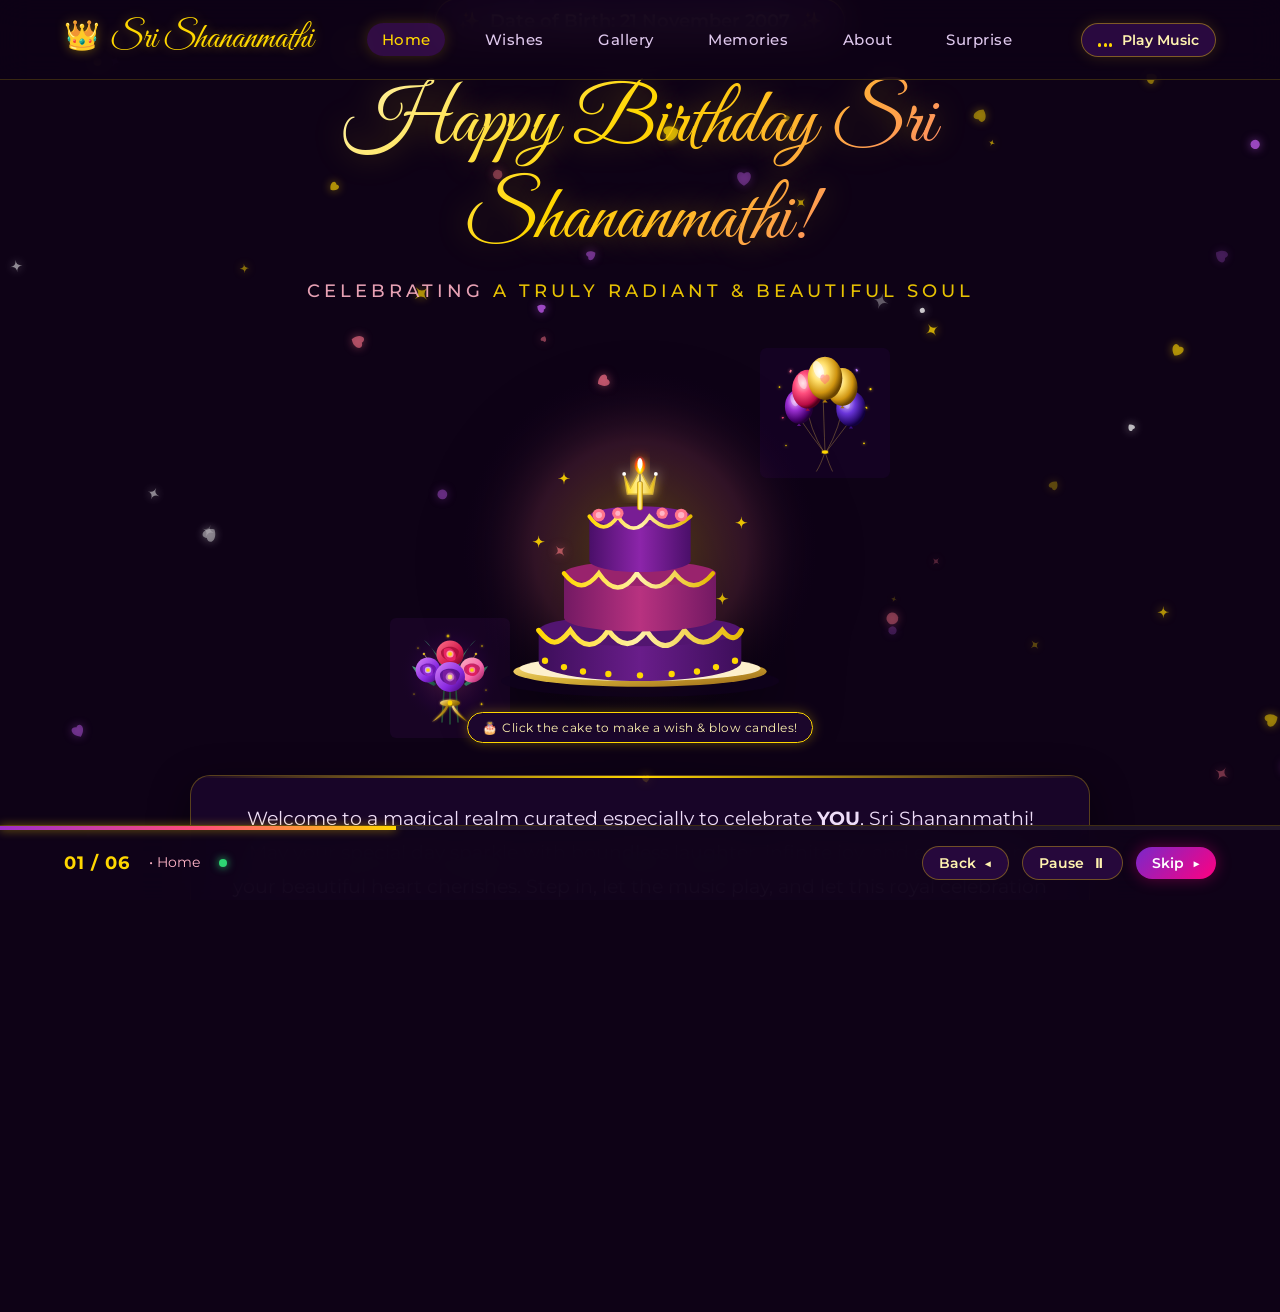
==== index.html @ 788ebc39 "Initial commit: Sri Shananmathi Birthday Website" ====
<!DOCTYPE html>
<html lang="en">
<head>
  <meta charset="UTF-8">
  <meta name="viewport" content="width=device-width, initial-scale=1.0">
  <title>Happy Birthday Sri Shananmathi! ✨ Royal Birthday Celebration</title>
  <meta name="description" content="A luxurious, heartfelt birthday wishing website celebrating Sri Shananmathi, born on 21 November 2007.">
  
  <!-- Favicon Icon -->
  <link rel="icon" href="images/cake.svg" type="image/svg+xml">
  
  <!-- Common Stylesheet -->
  <link rel="stylesheet" href="style.css">
</head>
<body>

  <!-- Ambient Glowing Background Gradient -->
  <div class="ambient-background"></div>

  <!-- Interactive Floating Background Particles Canvas -->
  <canvas id="particle-canvas"></canvas>

  <!-- Celebratory Confetti Cannon Canvas -->
  <canvas id="confetti-canvas"></canvas>

  <!-- ===================================================================
       NAVIGATION BAR
       =================================================================== -->
  <header class="navbar" role="banner">
    <a href="#home" class="nav-brand" aria-label="Sri Shananmathi Home">
      <span class="tiara-icon">👑</span>
      <span>Sri Shananmathi</span>
    </a>

    <!-- Desktop & Mobile Navigation Links -->
    <ul class="nav-menu" id="nav-menu" role="navigation">
      <li><a href="#home" class="nav-link active">Home</a></li>
      <li><a href="#wishes" class="nav-link">Wishes</a></li>
      <li><a href="#gallery" class="nav-link">Gallery</a></li>
      <li><a href="#memories" class="nav-link">Memories</a></li>
      <li><a href="#about" class="nav-link">About</a></li>
      <li><a href="#surprise" class="nav-link">Surprise</a></li>
    </ul>

    <!-- Navigation Action Controls (Music & Mobile Hamburger) -->
    <div class="nav-actions">
      <button class="music-btn" id="music-toggle-btn" aria-label="Toggle Birthday Music">
        <div class="music-equalizer">
          <span></span><span></span><span></span>
        </div>
        <span class="music-label">Play Music</span>
      </button>

      <button class="menu-toggle" id="menu-toggle" aria-label="Toggle Navigation Menu">
        ☰
      </button>
    </div>
  </header>

  <!-- ===================================================================
       PRESENTATION CONTAINER (6 FULLSCREEN SECTIONS)
       =================================================================== -->
  <main class="presentation-container" role="main">

    <!-- ---------------------------------------------------------------
         PAGE 1: HOME
         --------------------------------------------------------------- -->
    <section id="home" class="page-section active" aria-labelledby="home-heading">
      <div class="home-content">
        <!-- Date of Birth Glowing Badge -->
        <div class="dob-badge">
          <span>✨</span>
          <span>Date of Birth: 21 November 2007</span>
          <span>✨</span>
        </div>

        <!-- Main Birthday Heading -->
        <h1 id="home-heading" class="cursive-title hero-birthday-title">
          Happy Birthday Sri Shananmathi!
        </h1>

        <p class="section-subtitle">
          Celebrating <span>A Truly Radiant & Beautiful Soul</span>
        </p>

        <!-- Visual Centerpiece: Birthday Cake, Candles, Balloons, Flowers & Gift -->
        <div class="hero-visual-wrapper">
          <img src="images/balloons.svg" alt="Dreamy Balloons" class="floating-home-balloons">
          <img src="images/flowers.svg" alt="Opulent Rose Bouquet" class="floating-home-flowers">
          
          <img src="images/cake.svg" 
               alt="Sri Shananmathi's Birthday Cake with Candles" 
               class="hero-cake-img" 
               id="hero-cake-interactive" 
               title="Click to blow out candles and make a birthday wish!">
               
          <div class="cake-click-hint" id="cake-hint-text">
            🎂 Click the cake to make a wish & blow candles!
          </div>
        </div>

        <!-- Warm Welcome Birthday Message -->
        <div class="welcome-message-box">
          <p>
            Welcome to a magical realm curated especially to celebrate <strong>YOU</strong>, Sri Shananmathi! 
            May your special day sparkle with boundless laughter, infinite joy, and every dream your beautiful 
            heart cherishes. Step in, let the music play, and let this royal celebration unfold!
          </p>
        </div>

        <!-- Action Call to Explore -->
        <div class="cta-btn-group">
          <a href="#wishes" class="cta-btn gold" id="explore-btn">
            <span>Explore Celebration</span>
            <span>✨</span>
          </a>
          <a href="#surprise" class="cta-btn secondary">
            <span>View Surprise Gift</span>
            <span>🎁</span>
          </a>
        </div>
      </div>
    </section>

    <!-- ---------------------------------------------------------------
         PAGE 2: BIRTHDAY WISHES
         --------------------------------------------------------------- -->
    <section id="wishes" class="page-section" aria-labelledby="wishes-heading">
      <h2 id="wishes-heading" class="cursive-title">Heartfelt Birthday Wishes</h2>
      <p class="section-subtitle">Golden blessings crafted for <span>Sri Shananmathi</span></p>

      <div class="wishes-grid">
        <!-- Card 1: Happiness -->
        <article class="wish-card">
          <div class="wish-icon-box">💖</div>
          <h3>Happiness & Sunshine</h3>
          <p>
            May every single second of your year ahead be wrapped in warm sunshine, pure genuine smiles, 
            and laughter that echoes straight from the soul. May sorrow never find your doorstep.
          </p>
          <div class="wish-card-footer">
            <span>Boundless Joy</span>
            <span>✨ Always & Forever</span>
          </div>
        </article>

        <!-- Card 2: Success -->
        <article class="wish-card">
          <div class="wish-icon-box">⭐</div>
          <h3>Success & Brilliance</h3>
          <p>
            May your extraordinary intellect and talents shine like constellations in the night sky, 
            opening golden doors to triumph and bringing fulfillment to every ambition you pursue.
          </p>
          <div class="wish-card-footer">
            <span>Golden Milestones</span>
            <span>🌟 Shine Bright</span>
          </div>
        </article>

        <!-- Card 3: Dreams -->
        <article class="wish-card">
          <div class="wish-icon-box">🪄</div>
          <h3>Dreams & Magic</h3>
          <p>
            Never stop believing in the breathtaking magic of your dreams. May you soar to heights unimagined 
            and find that reality becomes even sweeter than your fondest imaginations.
          </p>
          <div class="wish-card-footer">
            <span>Limitless Wonder</span>
            <span>🌙 Reach High</span>
          </div>
        </article>

        <!-- Card 4: Health & Harmony -->
        <article class="wish-card">
          <div class="wish-icon-box">🌸</div>
          <h3>Health & Serenity</h3>
          <p>
            Wishing you vibrant health, glowing vitality, inner tranquility, and serene peace in mind, body, 
            and spirit through every season of your life.
          </p>
          <div class="wish-card-footer">
            <span>Inner Harmony</span>
            <span>🌺 Blooming Grace</span>
          </div>
        </article>

        <!-- Card 5: Blessings & Love -->
        <article class="wish-card">
          <div class="wish-icon-box">🎁</div>
          <h3>Divine Blessings & Love</h3>
          <p>
            May divine grace, protection, warm companionship, and unconditional affection accompany you on 
            every step of your journey. You are deeply cherished by all who know you.
          </p>
          <div class="wish-card-footer">
            <span>Heartfelt Love</span>
            <span>🕊️ Sacred Blessings</span>
          </div>
        </article>

        <!-- Card 6: Eternal Radiance -->
        <article class="wish-card">
          <div class="wish-icon-box">👑</div>
          <h3>Eternal Radiance</h3>
          <p>
            Continue to be the kind, compassionate, radiant, and inspiring young woman you are today. The world 
            is undeniably a brighter, more wonderful place with you in it!
          </p>
          <div class="wish-card-footer">
            <span>True Royalty</span>
            <span>💎 Queen of Hearts</span>
          </div>
        </article>
      </div>
    </section>

    <!-- ---------------------------------------------------------------
         PAGE 3: PHOTO GALLERY
         --------------------------------------------------------------- -->
    <section id="gallery" class="page-section" aria-labelledby="gallery-heading">
      <h2 id="gallery-heading" class="cursive-title">Celebration Photo Gallery</h2>
      <p class="section-subtitle">Moments of splendor, flowers, cakes & <span>golden twilights</span></p>

      <div class="gallery-grid">
        <!-- Gallery 1: Cake -->
        <div class="gallery-item" data-title="The Royal Birthday Cake" data-subtitle="Lavish purple, pink and gold layers crowned with glowing candles">
          <img src="images/cake.svg" alt="Birthday Cake">
          <div class="gallery-overlay">
            <h4>Royal Birthday Cake</h4>
            <p>Golden candles & purple floral tiers</p>
          </div>
        </div>

        <!-- Gallery 2: Flowers -->
        <div class="gallery-item" data-title="Opulent Bouquet of Roses" data-subtitle="Velvet roses, golden sprigs and sweet fragrance for Sri Shananmathi">
          <img src="images/flowers.svg" alt="Velvet Rose Bouquet">
          <div class="gallery-overlay">
            <h4>Bouquet of Velvet Roses</h4>
            <p>Blush pink, violet & gold ribbon</p>
          </div>
        </div>

        <!-- Gallery 3: Balloons -->
        <div class="gallery-item" data-title="Celebration Balloon Flight" data-subtitle="Shimmering metallic gold, violet and rose balloons soaring high">
          <img src="images/balloons.svg" alt="Celebration Balloons">
          <div class="gallery-overlay">
            <h4>Joyful Balloon Skies</h4>
            <p>Floating wishes into the heavens</p>
          </div>
        </div>

        <!-- Gallery 4: Sunset -->
        <div class="gallery-item" data-title="Dreamy Twilight Sunset" data-subtitle="Golden dusk reflections, serenity and starry purple skies">
          <img src="images/sunset.svg" alt="Dreamy Twilight Sunset">
          <div class="gallery-overlay">
            <h4>Dreamy Sunset Glow</h4>
            <p>Serene twilight over calm waters</p>
          </div>
        </div>

        <!-- Gallery 5: Celebration Toast -->
        <div class="gallery-item" data-title="Midnight Birthday Cheers" data-subtitle="Sparkling glasses, golden confetti showers and festive joy">
          <img src="images/celebration.svg" alt="Sparkling Celebration Toast">
          <div class="gallery-overlay">
            <h4>Sparkling Cheers</h4>
            <p>Raise a toast to 21 November 2007</p>
          </div>
        </div>

        <!-- Gallery 6: Royal Avatar -->
        <div class="gallery-item" data-title="Portrait of Grace" data-subtitle="Crowned with stars and surrounded by a radiant golden halo">
          <img src="images/profile-avatar.svg" alt="Portrait of Sri Shananmathi">
          <div class="gallery-overlay">
            <h4>Radiant Tiara & Halo</h4>
            <p>Elegance and royal birthday charm</p>
          </div>
        </div>
      </div>
    </section>

    <!-- ---------------------------------------------------------------
         PAGE 4: MEMORIES (POLAROID FRAMES)
         --------------------------------------------------------------- -->
    <section id="memories" class="page-section" aria-labelledby="memories-heading">
      <h2 id="memories-heading" class="cursive-title">Treasured Memories</h2>
      <p class="section-subtitle">Polaroid snapshots of love, wonder & <span>priceless smiles</span></p>

      <div class="memories-container">
        <div class="polaroid-grid">
          <!-- Memory 1 -->
          <div class="polaroid-card">
            <div class="polaroid-photo-frame">
              <img src="images/memory-1.svg" alt="Radiant Smile Polaroid">
            </div>
            <div class="polaroid-caption">
              <h4>The Brightest Smile</h4>
              <p>Laughter that turns ordinary moments into pure gold.</p>
            </div>
          </div>

          <!-- Memory 2 -->
          <div class="polaroid-card">
            <div class="polaroid-photo-frame">
              <img src="images/memory-2.svg" alt="Chasing Dreams Polaroid">
            </div>
            <div class="polaroid-caption">
              <h4>Chasing Stars</h4>
              <p>Looking up at constellations and dreaming boundless dreams.</p>
            </div>
          </div>

          <!-- Memory 3 -->
          <div class="polaroid-card">
            <div class="polaroid-photo-frame">
              <img src="images/memory-3.svg" alt="Unforgettable Adventures Polaroid">
            </div>
            <div class="polaroid-caption">
              <h4>Joyful Journeys</h4>
              <p>Every step filled with wonder, curiosity, and fun.</p>
            </div>
          </div>

          <!-- Memory 4 -->
          <div class="polaroid-card">
            <div class="polaroid-photo-frame">
              <img src="images/memory-4.svg" alt="Moments of Magic Polaroid">
            </div>
            <div class="polaroid-caption">
              <h4>Moments of Magic</h4>
              <p>Cozy conversations, warm hugs, and sweet serenity.</p>
            </div>
          </div>

          <!-- Memory 5 -->
          <div class="polaroid-card">
            <div class="polaroid-photo-frame">
              <img src="images/memory-5.svg" alt="Radiant & Unstoppable Polaroid">
            </div>
            <div class="polaroid-caption">
              <h4>Radiant & Bold</h4>
              <p>Walking with grace, poise, courage and infinite confidence.</p>
            </div>
          </div>

          <!-- Memory 6 -->
          <div class="polaroid-card">
            <div class="polaroid-photo-frame">
              <img src="images/memory-6.svg" alt="A Heart Full of Love Polaroid">
            </div>
            <div class="polaroid-caption">
              <h4>Endless Love</h4>
              <p>Surrounded by warmth, cherished friendships, and adoration.</p>
            </div>
          </div>
        </div>
      </div>
    </section>

    <!-- ---------------------------------------------------------------
         PAGE 5: ABOUT SRI SHANANMATHI
         --------------------------------------------------------------- -->
    <section id="about" class="page-section" aria-labelledby="about-heading">
      <h2 id="about-heading" class="cursive-title">About Sri Shananmathi</h2>
      <p class="section-subtitle">Celebrating the birthday queen • <span>21 November 2007</span></p>

      <div class="about-wrapper">
        <div class="profile-card">
          <!-- Profile Avatar Column -->
          <div class="profile-avatar-col">
            <div class="profile-avatar-frame">
              <img src="images/profile-avatar.svg" alt="Sri Shananmathi Profile Portrait">
            </div>
            <div class="dob-badge" style="margin-bottom: 0;">
              <span>👑 Birthday Queen</span>
            </div>
          </div>

          <!-- Profile Details Column -->
          <div class="profile-details-col">
            <h3 class="profile-name">Sri Shananmathi</h3>
            <div class="profile-title-tag">The Star of 21 November</div>

            <!-- Profile Info Grid -->
            <div class="profile-info-grid">
              <div class="info-item">
                <span class="info-item-icon">🎂</span>
                <div class="info-item-text">
                  <span class="info-item-label">Date of Birth</span>
                  <span class="info-item-val">21 November 2007</span>
                </div>
              </div>

              <div class="info-item">
                <span class="info-item-icon">🎉</span>
                <div class="info-item-text">
                  <span class="info-item-label">Celebration Day</span>
                  <span class="info-item-val">21 November</span>
                </div>
              </div>

              <div class="info-item">
                <span class="info-item-icon">♏</span>
                <div class="info-item-text">
                  <span class="info-item-label">Zodiac Sign</span>
                  <span class="info-item-val">Scorpio (Passionate & Intuitive)</span>
                </div>
              </div>

              <div class="info-item">
                <span class="info-item-icon">💎</span>
                <div class="info-item-text">
                  <span class="info-item-label">Birth Gem</span>
                  <span class="info-item-val">Golden Citrine & Topaz</span>
                </div>
              </div>
            </div>

            <!-- Profile Quote -->
            <div class="profile-quote-box">
              "She is clothed in strength and dignity, leaving a trail of glitter, kindness, 
              and unforgettable laughter wherever she walks."
            </div>
          </div>
        </div>
      </div>
    </section>

    <!-- ---------------------------------------------------------------
         PAGE 6: SPECIAL SURPRISE
         --------------------------------------------------------------- -->
    <section id="surprise" class="page-section" aria-labelledby="surprise-heading">
      <div class="surprise-content">
        <div class="dob-badge">
          <span>🎁 Exclusive Gift For Sri Shananmathi</span>
        </div>

        <h2 id="surprise-heading" class="cursive-title">A Special Surprise Awaits!</h2>
        <p class="section-subtitle">Wrapped with royal purple ribbon, golden sparkles & <span>endless love</span></p>

        <!-- 3D Interactive Animated Gift Box -->
        <div class="gift-stage-wrapper">
          <div class="surprise-glow-circle"></div>
          <div class="interactive-gift-box" id="interactive-gift-box" title="Click to unlock your birthday surprise!">
            <img src="images/giftbox.svg" alt="Animated Birthday Gift Box" class="gift-svg-img">
          </div>
        </div>

        <!-- Open Surprise Button -->
        <button class="open-surprise-btn" id="open-surprise-btn">
          <span>Open Your Surprise</span>
          <span>🎁</span>
        </button>
      </div>
    </section>

  </main>

  <!-- ===================================================================
       PRESENTATION CONTROLLER BAR (BOTTOM DOCK)
       =================================================================== -->
  <footer class="presentation-controller" role="toolbar" aria-label="Presentation Controls">
    <!-- Countdown Linear Progress Bar (8-10 seconds per slide) -->
    <div class="countdown-progress-track">
      <div class="countdown-progress-bar" id="slide-progress-bar"></div>
    </div>

    <!-- Slide Information Indicators -->
    <div class="ctrl-info">
      <span class="slide-counter" id="slide-counter">01 / 06</span>
      <span class="slide-title-label" id="slide-title-label">• Home</span>
      <span class="auto-status-indicator" id="auto-status-indicator" title="Auto Presentation Active"></span>
    </div>

    <!-- Presentation Buttons: Prev, Pause/Resume, Skip/Next -->
    <div class="ctrl-buttons">
      <button class="ctrl-btn" id="prev-btn" title="Previous Page (Left Arrow)">
        <span>Back</span>
        <i style="font-style:normal;">◀</i>
      </button>

      <button class="ctrl-btn" id="pause-resume-btn" title="Pause / Resume Auto Slides (Space)">
        <span>Pause</span>
        <i style="font-style:normal;">⏸</i>
      </button>

      <button class="ctrl-btn primary" id="skip-btn" title="Skip to Next Page (Right Arrow)">
        <span>Skip</span>
        <i style="font-style:normal;">▶</i>
      </button>
    </div>
  </footer>

  <!-- ===================================================================
       PHOTO LIGHTBOX MODAL
       =================================================================== -->
  <div class="lightbox-modal" id="lightbox-modal" role="dialog" aria-modal="true" aria-label="Photo View">
    <div class="lightbox-content-box">
      <button class="lightbox-close-btn" id="lightbox-close" aria-label="Close Lightbox">✕</button>
      <img src="" alt="" class="lightbox-img" id="lightbox-img">
      <h3 class="lightbox-caption" id="lightbox-caption"></h3>
      <p class="lightbox-subcaption" id="lightbox-subcaption"></p>
    </div>
  </div>

  <!-- ===================================================================
       SPECIAL SURPRISE REVEAL MODAL (ROYAL PROCLAMATION CARD)
       =================================================================== -->
  <div class="surprise-card-reveal" id="surprise-card-reveal" role="dialog" aria-modal="true" aria-label="Birthday Surprise Message">
    <div class="royal-proclamation-card">
      <button class="proclamation-close-btn" id="proclamation-close-btn" aria-label="Close Surprise Message">✕</button>
      <div class="royal-crown-icon">👑</div>
      
      <h3 class="proclamation-title">Dearest Sri Shananmathi,</h3>
      <div class="proclamation-date">A Special Message • 21 November 2007</div>

      <div class="proclamation-message">
        <p>
          On the extraordinary day of <strong>21 November 2007</strong>, a truly remarkable, 
          compassionate, and sparkling soul was gifted to this world.
        </p>
        <br>
        <p>
          You bring warmth into every space you enter, your laughter is contagious, and your kindness 
          leaves an indelible imprint on everyone blessed to know you. May this year shower you with 
          unshakable happiness, remarkable achievements, radiant health, and friendships as true and pure 
          as gold.
        </p>
        <br>
        <p>
          Always remember: You are capable of moving mountains, you are deeply cherished, and you deserve 
          every beautiful blessing the universe has in store!
        </p>
      </div>

      <div class="proclamation-signoff">
        Happy Birthday, Sri Shananmathi! 🎂✨💖
      </div>

      <div style="margin-top: 1.8rem;">
        <button class="celebrate-again-btn" id="celebrate-again-btn">
          <span>Shower More Confetti! 🎊</span>
        </button>
      </div>
    </div>
  </div>

  <!-- Common Script File -->
  <script src="script.js"></script>
</body>
</html>
---- style.css ----
/* ===================================================================
   SRI SHANANMATHI'S BIRTHDAY CELEBRATION WEBSITE
   Theme: Luxurious Dark Purple, Pink, Violet, and Shimmering Gold
   =================================================================== */

/* ---------- Google Fonts Import & Variables ---------- */
@import url('https://fonts.googleapis.com/css2?family=Dancing+Script:wght@600;700&family=Great+Vibes&family=Montserrat:ital,wght@0,300;0,400;0,500;0,600;0,700;1,400&family=Playfair+Display:ital,wght@0,500;0,600;0,700;1,400&display=swap');

:root {
  /* Colors */
  --bg-dark-1: #0e0216;
  --bg-dark-2: #1b042b;
  --bg-dark-3: #2d0a45;
  --violet-deep: #4d0b6d;
  --violet-bright: #9d2ec9;
  --violet-glow: #bd59ea;
  --pink-light: #ffb3c6;
  --pink-primary: #ff4d79;
  --pink-deep: #c2185b;
  --gold-light: #fff3b0;
  --gold-primary: #ffd700;
  --gold-dark: #b8860b;
  --gold-metallic: linear-gradient(135deg, #fff2ad 0%, #ffd700 50%, #b8860b 100%);
  --rose-gold-grad: linear-gradient(135deg, #ffd1dc 0%, #ff758c 50%, #c850c0 100%);
  --violet-pink-grad: linear-gradient(135deg, #7928ca 0%, #ff0080 100%);

  /* Glassmorphism & UI */
  --card-bg: rgba(30, 8, 48, 0.72);
  --card-bg-hover: rgba(45, 12, 72, 0.85);
  --card-border: rgba(255, 215, 0, 0.28);
  --card-border-hover: rgba(255, 117, 140, 0.65);
  --glass-shadow: 0 12px 40px 0 rgba(0, 0, 0, 0.45);
  --gold-glow: 0 0 25px rgba(255, 215, 0, 0.45);
  --pink-glow: 0 0 25px rgba(255, 77, 121, 0.5);

  /* Typography */
  --font-cursive: 'Great Vibes', cursive, 'Dancing Script';
  --font-heading: 'Playfair Display', serif;
  --font-body: 'Montserrat', sans-serif;

  /* Layout */
  --header-height: 80px;
  --control-bar-height: 75px;
  --transition-speed: 0.6s;
}

/* ---------- Reset & Base Styles ---------- */
*, *::before, *::after {
  box-sizing: border-box;
  margin: 0;
  padding: 0;
}

html, body {
  width: 100%;
  height: 100%;
  overflow-x: hidden;
  background-color: var(--bg-dark-1);
  color: #f7edff;
  font-family: var(--font-body);
  line-height: 1.6;
  -webkit-font-smoothing: antialiased;
}

/* Smooth Scrolling */
html {
  scroll-behavior: smooth;
}

/* Background Canvas & Ambient Lighting */
#particle-canvas {
  position: fixed;
  top: 0;
  left: 0;
  width: 100%;
  height: 100%;
  z-index: 0;
  pointer-events: none;
}

.ambient-background {
  position: fixed;
  top: 0;
  left: 0;
  width: 100vw;
  height: 100vh;
  z-index: -1;
  background: radial-gradient(circle at 20% 20%, rgba(157, 46, 201, 0.25) 0%, transparent 50%),
              radial-gradient(circle at 80% 80%, rgba(255, 77, 121, 0.2) 0%, transparent 50%),
              radial-gradient(circle at 50% 50%, rgba(77, 11, 109, 0.3) 0%, transparent 70%),
              linear-gradient(180deg, var(--bg-dark-1) 0%, var(--bg-dark-2) 50%, var(--bg-dark-1) 100%);
  pointer-events: none;
}

/* ---------- Typography Styles ---------- */
.cursive-title {
  font-family: var(--font-cursive);
  font-size: clamp(2.8rem, 6vw, 4.8rem);
  font-weight: 500;
  background: linear-gradient(135deg, #fff7cc 10%, #ffd700 45%, #ff758c 85%);
  -webkit-background-clip: text;
  -webkit-text-fill-color: transparent;
  text-shadow: 0 0 30px rgba(255, 215, 0, 0.35);
  line-height: 1.25;
  margin-bottom: 0.5rem;
  text-align: center;
}

.section-subtitle {
  font-family: var(--font-body);
  font-size: clamp(0.95rem, 2vw, 1.15rem);
  color: var(--pink-light);
  text-align: center;
  text-transform: uppercase;
  letter-spacing: 4px;
  font-weight: 500;
  margin-bottom: 1.8rem;
  opacity: 0.9;
}

.section-subtitle span {
  color: var(--gold-primary);
}

/* Gold glowing text pill */
.dob-badge {
  display: inline-flex;
  align-items: center;
  gap: 0.6rem;
  background: rgba(45, 10, 69, 0.85);
  border: 1px solid rgba(255, 215, 0, 0.5);
  padding: 0.5rem 1.4rem;
  border-radius: 50px;
  font-size: clamp(0.9rem, 2vw, 1.1rem);
  font-weight: 600;
  color: var(--gold-light);
  box-shadow: 0 0 20px rgba(255, 215, 0, 0.25);
  margin-bottom: 1.5rem;
  backdrop-filter: blur(8px);
}

/* ---------- Navigation Bar ---------- */
.navbar {
  position: fixed;
  top: 0;
  left: 0;
  width: 100%;
  height: var(--header-height);
  background: rgba(14, 2, 22, 0.85);
  backdrop-filter: blur(16px);
  border-bottom: 1px solid rgba(255, 215, 0, 0.18);
  display: flex;
  align-items: center;
  justify-content: space-between;
  padding: 0 5%;
  z-index: 1000;
  transition: all 0.3s ease;
}

.nav-brand {
  display: flex;
  align-items: center;
  gap: 0.6rem;
  text-decoration: none;
  font-family: var(--font-cursive);
  font-size: 2.2rem;
  color: var(--gold-primary);
  text-shadow: 0 0 12px rgba(255, 215, 0, 0.4);
}

.nav-brand .tiara-icon {
  font-size: 1.8rem;
  animation: floatSmall 3s ease-in-out infinite;
}

.nav-menu {
  display: flex;
  list-style: none;
  align-items: center;
  gap: 1.6rem;
}

.nav-link {
  text-decoration: none;
  font-size: 0.95rem;
  font-weight: 500;
  color: #dfc8ed;
  padding: 0.45rem 0.9rem;
  border-radius: 20px;
  transition: all 0.3s ease;
  position: relative;
  letter-spacing: 0.5px;
}

.nav-link:hover, .nav-link.active {
  color: var(--gold-primary);
  background: rgba(157, 46, 201, 0.25);
  box-shadow: 0 0 15px rgba(255, 215, 0, 0.2);
}

.nav-actions {
  display: flex;
  align-items: center;
  gap: 1rem;
}

/* Audio Player Toggle Button */
.music-btn {
  display: flex;
  align-items: center;
  gap: 0.6rem;
  background: rgba(45, 10, 69, 0.9);
  border: 1px solid rgba(255, 215, 0, 0.4);
  color: var(--gold-light);
  padding: 0.5rem 1rem;
  border-radius: 30px;
  cursor: pointer;
  font-family: var(--font-body);
  font-size: 0.85rem;
  font-weight: 600;
  transition: all 0.3s ease;
  box-shadow: 0 0 15px rgba(255, 215, 0, 0.15);
}

.music-btn:hover {
  background: rgba(121, 40, 202, 0.5);
  border-color: var(--gold-primary);
  box-shadow: 0 0 20px rgba(255, 215, 0, 0.35);
  transform: translateY(-2px);
}

.music-equalizer {
  display: inline-flex;
  align-items: flex-end;
  gap: 2.5px;
  height: 14px;
}

.music-equalizer span {
  width: 3px;
  height: 4px;
  background-color: var(--gold-primary);
  border-radius: 2px;
  transition: height 0.2s ease;
}

.music-btn.playing .music-equalizer span:nth-child(1) {
  animation: eqBar 0.9s ease-in-out infinite alternate;
}
.music-btn.playing .music-equalizer span:nth-child(2) {
  animation: eqBar 0.7s ease-in-out 0.2s infinite alternate;
}
.music-btn.playing .music-equalizer span:nth-child(3) {
  animation: eqBar 1s ease-in-out 0.4s infinite alternate;
}

@keyframes eqBar {
  0% { height: 4px; }
  100% { height: 14px; }
}

/* Mobile Hamburger Menu */
.menu-toggle {
  display: none;
  background: none;
  border: none;
  color: var(--gold-primary);
  font-size: 1.8rem;
  cursor: pointer;
}

/* ---------- Presentation Layout & Fullscreen Slides ---------- */
.presentation-container {
  position: relative;
  width: 100%;
  min-height: 100vh;
  padding-top: var(--header-height);
  padding-bottom: var(--control-bar-height);
  overflow: hidden;
  z-index: 1;
}

/* Standalone Page wrapper */
.standalone-container {
  width: 100%;
  min-height: calc(100vh - var(--header-height));
  padding-top: calc(var(--header-height) + 1.5rem);
  padding-bottom: 3rem;
  position: relative;
  z-index: 1;
}

.page-section {
  display: none;
  min-height: calc(100vh - var(--header-height) - var(--control-bar-height));
  padding: 2.5rem 5% 4rem;
  opacity: 0;
  transform: translateY(20px) scale(0.98);
  transition: opacity 0.7s cubic-bezier(0.2, 0.8, 0.2, 1), transform 0.7s cubic-bezier(0.2, 0.8, 0.2, 1);
  position: relative;
  z-index: 2;
}

.page-section.active {
  display: flex;
  flex-direction: column;
  align-items: center;
  justify-content: center;
  opacity: 1;
  transform: translateY(0) scale(1);
  animation: slideFadeIn 0.8s ease forwards;
}

/* When viewing standalone page */
body.standalone .page-section {
  display: flex !important;
  opacity: 1 !important;
  transform: none !important;
}

@keyframes slideFadeIn {
  0% {
    opacity: 0;
    transform: translateY(25px) scale(0.97);
  }
  100% {
    opacity: 1;
    transform: translateY(0) scale(1);
  }
}

/* ---------- Presentation Controller Bar ---------- */
.presentation-controller {
  position: fixed;
  bottom: 0;
  left: 0;
  width: 100%;
  height: var(--control-bar-height);
  background: rgba(16, 3, 26, 0.92);
  backdrop-filter: blur(16px);
  border-top: 1px solid rgba(255, 215, 0, 0.2);
  display: flex;
  align-items: center;
  justify-content: space-between;
  padding: 0 5%;
  z-index: 1000;
}

/* Top linear progress bar for slide countdown */
.countdown-progress-track {
  position: absolute;
  top: 0;
  left: 0;
  width: 100%;
  height: 4px;
  background: rgba(255, 255, 255, 0.08);
}

.countdown-progress-bar {
  height: 100%;
  width: 0%;
  background: linear-gradient(90deg, var(--violet-bright), var(--pink-primary), var(--gold-primary));
  box-shadow: 0 0 10px rgba(255, 215, 0, 0.6);
  transition: width 0.1s linear;
}

.ctrl-info {
  display: flex;
  align-items: center;
  gap: 1.2rem;
}

.slide-counter {
  font-weight: 700;
  font-size: 1.1rem;
  color: var(--gold-primary);
  letter-spacing: 1px;
}

.slide-title-label {
  font-size: 0.9rem;
  color: var(--pink-light);
  display: flex;
  align-items: center;
  gap: 0.4rem;
}

.auto-status-indicator {
  display: inline-block;
  width: 8px;
  height: 8px;
  border-radius: 50%;
  background-color: #2ed573;
  box-shadow: 0 0 8px #2ed573;
}

.auto-status-indicator.paused {
  background-color: #ffa502;
  box-shadow: 0 0 8px #ffa502;
}

.ctrl-buttons {
  display: flex;
  align-items: center;
  gap: 0.8rem;
}

.ctrl-btn {
  background: rgba(45, 10, 69, 0.8);
  border: 1px solid rgba(255, 215, 0, 0.35);
  color: var(--gold-light);
  padding: 0.5rem 1rem;
  border-radius: 25px;
  cursor: pointer;
  font-family: var(--font-body);
  font-size: 0.85rem;
  font-weight: 600;
  display: inline-flex;
  align-items: center;
  gap: 0.5rem;
  transition: all 0.3s ease;
}

.ctrl-btn:hover {
  background: rgba(121, 40, 202, 0.45);
  border-color: var(--gold-primary);
  color: #fff;
  transform: translateY(-2px);
  box-shadow: 0 0 14px rgba(255, 215, 0, 0.25);
}

.ctrl-btn.primary {
  background: linear-gradient(135deg, #7928ca, #ff0080);
  border: none;
  color: #fff;
  box-shadow: 0 0 15px rgba(255, 0, 128, 0.35);
}

/* ===================================================================
   SECTION 1: HOME PAGE
   =================================================================== */
.home-content {
  display: flex;
  flex-direction: column;
  align-items: center;
  text-align: center;
  max-width: 900px;
  margin: 0 auto;
}

.hero-birthday-title {
  margin-top: 0.5rem;
}

.hero-visual-wrapper {
  position: relative;
  width: 100%;
  max-width: 440px;
  height: 380px;
  margin: 1.5rem auto 1.8rem;
  display: flex;
  align-items: center;
  justify-content: center;
}

.hero-cake-img {
  width: 100%;
  max-width: 380px;
  height: auto;
  filter: drop-shadow(0 15px 35px rgba(0, 0, 0, 0.6));
  animation: floatSubtle 4s ease-in-out infinite;
  cursor: pointer;
}

.cake-click-hint {
  position: absolute;
  bottom: -5px;
  background: rgba(30, 8, 48, 0.85);
  border: 1px solid var(--gold-primary);
  border-radius: 20px;
  padding: 0.3rem 0.9rem;
  font-size: 0.78rem;
  color: var(--gold-light);
  letter-spacing: 0.5px;
  box-shadow: 0 0 12px rgba(255, 215, 0, 0.3);
  pointer-events: none;
}

.floating-home-balloons {
  position: absolute;
  top: -10px;
  right: -30px;
  width: 130px;
  height: auto;
  animation: floatSlow 5s ease-in-out infinite alternate;
  pointer-events: none;
}

.floating-home-flowers {
  position: absolute;
  bottom: 0px;
  left: -30px;
  width: 120px;
  height: auto;
  animation: floatSlow 6s ease-in-out 1s infinite alternate;
  pointer-events: none;
}

.welcome-message-box {
  background: var(--card-bg);
  border: 1px solid var(--card-border);
  border-radius: 20px;
  padding: 1.6rem 2.2rem;
  margin-top: 0.5rem;
  margin-bottom: 2rem;
  box-shadow: var(--glass-shadow);
  backdrop-filter: blur(14px);
  position: relative;
  overflow: hidden;
}

.welcome-message-box::before {
  content: '';
  position: absolute;
  top: 0;
  left: 0;
  width: 100%;
  height: 2px;
  background: linear-gradient(90deg, transparent, var(--gold-primary), transparent);
}

.welcome-message-box p {
  font-size: clamp(1rem, 2.2vw, 1.18rem);
  color: #eeddf8;
  font-weight: 400;
  line-height: 1.8;
}

.cta-btn-group {
  display: flex;
  gap: 1.2rem;
  flex-wrap: wrap;
  justify-content: center;
}

.cta-btn {
  display: inline-flex;
  align-items: center;
  gap: 0.7rem;
  padding: 0.85rem 2.2rem;
  border-radius: 40px;
  font-family: var(--font-body);
  font-size: 1rem;
  font-weight: 600;
  text-decoration: none;
  cursor: pointer;
  transition: all 0.35s cubic-bezier(0.175, 0.885, 0.32, 1.275);
}

.cta-btn.gold {
  background: linear-gradient(135deg, #ffd700 0%, #ff758c 100%);
  color: #1a0224;
  box-shadow: 0 8px 25px rgba(255, 215, 0, 0.4);
  border: none;
}

.cta-btn.gold:hover {
  transform: translateY(-4px) scale(1.03);
  box-shadow: 0 12px 35px rgba(255, 215, 0, 0.6);
}

.cta-btn.secondary {
  background: rgba(45, 10, 69, 0.8);
  border: 1px solid rgba(255, 215, 0, 0.4);
  color: var(--gold-light);
}

.cta-btn.secondary:hover {
  background: rgba(121, 40, 202, 0.4);
  border-color: var(--gold-primary);
  transform: translateY(-3px);
}

/* ===================================================================
   SECTION 2: BIRTHDAY WISHES
   =================================================================== */
.wishes-grid {
  display: grid;
  grid-template-columns: repeat(auto-fit, minmax(300px, 1fr));
  gap: 1.8rem;
  max-width: 1180px;
  width: 100%;
  margin: 1rem auto 0;
}

.wish-card {
  background: var(--card-bg);
  border: 1px solid var(--card-border);
  border-radius: 22px;
  padding: 2rem 1.8rem;
  box-shadow: var(--glass-shadow);
  backdrop-filter: blur(14px);
  display: flex;
  flex-direction: column;
  position: relative;
  overflow: hidden;
  transition: all 0.4s cubic-bezier(0.165, 0.84, 0.44, 1);
}

.wish-card::after {
  content: '';
  position: absolute;
  top: 0;
  left: 0;
  width: 100%;
  height: 100%;
  background: radial-gradient(circle at top right, rgba(255, 215, 0, 0.12), transparent 70%);
  pointer-events: none;
}

.wish-card:hover {
  transform: translateY(-8px);
  border-color: var(--card-border-hover);
  box-shadow: 0 15px 35px rgba(157, 46, 201, 0.35), 0 0 20px rgba(255, 215, 0, 0.2);
}

.wish-icon-box {
  width: 60px;
  height: 60px;
  border-radius: 18px;
  background: linear-gradient(135deg, rgba(121, 40, 202, 0.5), rgba(255, 77, 121, 0.5));
  border: 1px solid rgba(255, 215, 0, 0.4);
  display: flex;
  align-items: center;
  justify-content: center;
  font-size: 1.8rem;
  margin-bottom: 1.2rem;
  box-shadow: 0 5px 15px rgba(0, 0, 0, 0.3);
}

.wish-card h3 {
  font-family: var(--font-heading);
  font-size: 1.4rem;
  color: var(--gold-light);
  margin-bottom: 0.8rem;
  font-weight: 600;
}

.wish-card p {
  color: #e5d2f0;
  font-size: 0.98rem;
  line-height: 1.7;
  font-weight: 400;
}

.wish-card-footer {
  margin-top: 1.4rem;
  display: flex;
  align-items: center;
  justify-content: space-between;
  border-top: 1px solid rgba(255, 255, 255, 0.08);
  padding-top: 0.8rem;
  font-size: 0.85rem;
  color: var(--pink-light);
}

/* ===================================================================
   SECTION 3: PHOTO GALLERY
   =================================================================== */
.gallery-grid {
  display: grid;
  grid-template-columns: repeat(auto-fill, minmax(290px, 1fr));
  gap: 1.8rem;
  max-width: 1180px;
  width: 100%;
  margin: 1rem auto 0;
}

.gallery-item {
  position: relative;
  border-radius: 20px;
  overflow: hidden;
  background: var(--card-bg);
  border: 1px solid var(--card-border);
  box-shadow: var(--glass-shadow);
  cursor: pointer;
  aspect-ratio: 1 / 1;
  transition: all 0.4s cubic-bezier(0.165, 0.84, 0.44, 1);
}

.gallery-item img {
  width: 100%;
  height: 100%;
  object-fit: cover;
  transition: transform 0.6s ease;
}

.gallery-overlay {
  position: absolute;
  inset: 0;
  background: linear-gradient(180deg, transparent 40%, rgba(20, 2, 32, 0.95) 100%);
  display: flex;
  flex-direction: column;
  justify-content: flex-end;
  padding: 1.4rem;
  opacity: 0.85;
  transition: all 0.3s ease;
}

.gallery-item:hover {
  transform: translateY(-8px) scale(1.02);
  border-color: var(--gold-primary);
  box-shadow: 0 15px 35px rgba(255, 215, 0, 0.3);
}

.gallery-item:hover img {
  transform: scale(1.08);
}

.gallery-item:hover .gallery-overlay {
  opacity: 1;
  background: linear-gradient(180deg, rgba(121, 40, 202, 0.2) 0%, rgba(20, 2, 32, 0.96) 100%);
}

.gallery-overlay h4 {
  font-family: var(--font-cursive);
  font-size: 1.8rem;
  color: var(--gold-primary);
  margin-bottom: 0.2rem;
}

.gallery-overlay p {
  font-size: 0.88rem;
  color: var(--pink-light);
  letter-spacing: 0.5px;
}

/* Lightbox Modal */
.lightbox-modal {
  display: none;
  position: fixed;
  inset: 0;
  background: rgba(10, 1, 16, 0.92);
  backdrop-filter: blur(20px);
  z-index: 2000;
  align-items: center;
  justify-content: center;
  padding: 2rem;
  opacity: 0;
  transition: opacity 0.3s ease;
}

.lightbox-modal.active {
  display: flex;
  opacity: 1;
}

.lightbox-content-box {
  position: relative;
  max-width: 700px;
  width: 100%;
  background: var(--card-bg);
  border: 1px solid var(--gold-primary);
  border-radius: 24px;
  padding: 1.5rem;
  box-shadow: 0 0 50px rgba(255, 215, 0, 0.3);
  display: flex;
  flex-direction: column;
  align-items: center;
  animation: modalZoom 0.35s ease;
}

@keyframes modalZoom {
  0% { transform: scale(0.85); opacity: 0; }
  100% { transform: scale(1); opacity: 1; }
}

.lightbox-close-btn {
  position: absolute;
  top: 15px;
  right: 18px;
  background: rgba(255, 255, 255, 0.1);
  border: 1px solid rgba(255, 215, 0, 0.5);
  color: var(--gold-primary);
  width: 38px;
  height: 38px;
  border-radius: 50%;
  font-size: 1.2rem;
  cursor: pointer;
  display: flex;
  align-items: center;
  justify-content: center;
  transition: all 0.2s ease;
}

.lightbox-close-btn:hover {
  background: var(--gold-primary);
  color: #10021c;
}

.lightbox-img {
  width: 100%;
  max-height: 60vh;
  object-fit: contain;
  border-radius: 16px;
  margin-bottom: 1rem;
}

.lightbox-caption {
  font-family: var(--font-cursive);
  font-size: 2.2rem;
  color: var(--gold-primary);
  text-align: center;
}

.lightbox-subcaption {
  font-size: 0.95rem;
  color: var(--pink-light);
  text-align: center;
}

/* ===================================================================
   SECTION 4: MEMORIES (POLAROID FRAMES)
   =================================================================== */
.memories-container {
  max-width: 1180px;
  width: 100%;
  margin: 1rem auto 0;
}

.polaroid-grid {
  display: grid;
  grid-template-columns: repeat(auto-fit, minmax(280px, 1fr));
  gap: 2.5rem;
  padding: 1.5rem 0.5rem;
}

.polaroid-card {
  background: #fdfaf6;
  border-radius: 12px;
  padding: 1rem 1rem 1.8rem;
  box-shadow: 0 15px 35px rgba(0, 0, 0, 0.55), 0 0 15px rgba(255, 215, 0, 0.2);
  transition: all 0.4s cubic-bezier(0.175, 0.885, 0.32, 1.275);
  position: relative;
  cursor: pointer;
  color: #2b0b38;
}

/* Polaroid washi tape decoration at top */
.polaroid-card::before {
  content: '';
  position: absolute;
  top: -12px;
  left: 50%;
  transform: translateX(-50%);
  width: 80px;
  height: 24px;
  background: rgba(255, 215, 0, 0.7);
  backdrop-filter: blur(4px);
  border-left: 2px dashed rgba(255, 255, 255, 0.6);
  border-right: 2px dashed rgba(255, 255, 255, 0.6);
  box-shadow: 0 2px 6px rgba(0, 0, 0, 0.15);
  z-index: 5;
}

/* Alternate slight tilts for charming polaroid collage look */
.polaroid-card:nth-child(1) { transform: rotate(-2deg); }
.polaroid-card:nth-child(2) { transform: rotate(1.8deg); }
.polaroid-card:nth-child(3) { transform: rotate(-1.5deg); }
.polaroid-card:nth-child(4) { transform: rotate(2.2deg); }
.polaroid-card:nth-child(5) { transform: rotate(-2deg); }
.polaroid-card:nth-child(6) { transform: rotate(1.5deg); }

.polaroid-card:hover {
  transform: rotate(0deg) translateY(-12px) scale(1.04);
  z-index: 10;
  box-shadow: 0 22px 45px rgba(0, 0, 0, 0.6), 0 0 25px rgba(255, 215, 0, 0.45);
}

.polaroid-photo-frame {
  width: 100%;
  aspect-ratio: 1 / 1;
  background: #190326;
  border-radius: 8px;
  overflow: hidden;
  margin-bottom: 1rem;
}

.polaroid-photo-frame img {
  width: 100%;
  height: 100%;
  object-fit: cover;
  transition: transform 0.4s ease;
}

.polaroid-card:hover .polaroid-photo-frame img {
  transform: scale(1.05);
}

.polaroid-caption {
  text-align: center;
  padding: 0 0.5rem;
}

.polaroid-caption h4 {
  font-family: var(--font-cursive);
  font-size: 2rem;
  color: #550f75;
  margin-bottom: 0.3rem;
  line-height: 1.2;
}

.polaroid-caption p {
  font-family: 'Dancing Script', cursive;
  font-size: 1.15rem;
  color: #7a1c5d;
  line-height: 1.4;
}

/* ===================================================================
   SECTION 5: ABOUT SRI SHANANMATHI
   =================================================================== */
.about-wrapper {
  max-width: 980px;
  width: 100%;
  margin: 1rem auto 0;
  display: flex;
  flex-direction: column;
  align-items: center;
}

.profile-card {
  width: 100%;
  background: var(--card-bg);
  border: 1px solid var(--card-border);
  border-radius: 30px;
  padding: 2.8rem 2.2rem;
  box-shadow: var(--glass-shadow);
  backdrop-filter: blur(16px);
  display: grid;
  grid-template-columns: 320px 1fr;
  gap: 2.8rem;
  align-items: center;
  position: relative;
  overflow: hidden;
}

.profile-card::before {
  content: '';
  position: absolute;
  top: 0;
  right: 0;
  width: 300px;
  height: 300px;
  background: radial-gradient(circle, rgba(255, 215, 0, 0.15) 0%, transparent 70%);
  pointer-events: none;
}

.profile-avatar-col {
  display: flex;
  flex-direction: column;
  align-items: center;
  text-align: center;
}

.profile-avatar-frame {
  width: 250px;
  height: 250px;
  border-radius: 50%;
  padding: 6px;
  background: linear-gradient(135deg, var(--gold-primary), var(--pink-primary), var(--violet-bright));
  box-shadow: 0 0 30px rgba(255, 215, 0, 0.4);
  position: relative;
  margin-bottom: 1.2rem;
}

.profile-avatar-frame img {
  width: 100%;
  height: 100%;
  border-radius: 50%;
  object-fit: cover;
  background: var(--bg-dark-1);
}

.profile-details-col {
  display: flex;
  flex-direction: column;
}

.profile-name {
  font-family: var(--font-cursive);
  font-size: clamp(2.4rem, 4vw, 3.4rem);
  color: var(--gold-primary);
  margin-bottom: 0.4rem;
  text-shadow: 0 0 15px rgba(255, 215, 0, 0.35);
  line-height: 1.2;
}

.profile-title-tag {
  font-size: 0.95rem;
  color: var(--pink-light);
  letter-spacing: 2px;
  text-transform: uppercase;
  margin-bottom: 1.5rem;
  font-weight: 600;
}

.profile-info-grid {
  display: grid;
  grid-template-columns: repeat(2, 1fr);
  gap: 1.2rem;
  margin-bottom: 1.8rem;
}

.info-item {
  background: rgba(45, 10, 69, 0.65);
  border: 1px solid rgba(255, 215, 0, 0.2);
  border-radius: 16px;
  padding: 0.9rem 1.2rem;
  display: flex;
  align-items: center;
  gap: 0.8rem;
}

.info-item-icon {
  font-size: 1.4rem;
  color: var(--gold-primary);
}

.info-item-text {
  display: flex;
  flex-direction: column;
}

.info-item-label {
  font-size: 0.75rem;
  color: var(--pink-light);
  text-transform: uppercase;
  letter-spacing: 1px;
}

.info-item-val {
  font-size: 0.98rem;
  font-weight: 600;
  color: #fff;
}

.profile-quote-box {
  background: rgba(20, 2, 32, 0.6);
  border-left: 3px solid var(--gold-primary);
  border-radius: 0 12px 12px 0;
  padding: 1rem 1.4rem;
  font-style: italic;
  color: #ecd8f5;
  font-size: 0.95rem;
  line-height: 1.6;
}

/* ===================================================================
   SECTION 6: SPECIAL SURPRISE (ANIMATED GIFT BOX)
   =================================================================== */
.surprise-content {
  display: flex;
  flex-direction: column;
  align-items: center;
  text-align: center;
  max-width: 850px;
  margin: 0 auto;
}

.gift-stage-wrapper {
  position: relative;
  width: 100%;
  max-width: 420px;
  height: 380px;
  margin: 1.5rem auto 1.8rem;
  display: flex;
  align-items: center;
  justify-content: center;
}

.interactive-gift-box {
  position: relative;
  width: 280px;
  height: 280px;
  cursor: pointer;
  transition: transform 0.4s cubic-bezier(0.175, 0.885, 0.32, 1.275);
}

.interactive-gift-box:hover {
  transform: scale(1.05);
}

.gift-svg-img {
  width: 100%;
  height: 100%;
  filter: drop-shadow(0 15px 35px rgba(255, 77, 121, 0.35));
}

.surprise-glow-circle {
  position: absolute;
  top: 50%;
  left: 50%;
  transform: translate(-50%, -50%);
  width: 320px;
  height: 320px;
  background: radial-gradient(circle, rgba(255, 215, 0, 0.25) 0%, rgba(255, 77, 121, 0.2) 50%, transparent 70%);
  border-radius: 50%;
  pointer-events: none;
  animation: pulseGlow 3s ease-in-out infinite;
}

@keyframes pulseGlow {
  0%, 100% { transform: translate(-50%, -50%) scale(0.9); opacity: 0.6; }
  50% { transform: translate(-50%, -50%) scale(1.15); opacity: 0.9; }
}

.open-surprise-btn {
  background: linear-gradient(135deg, #ffd700 0%, #ff4d79 50%, #9d2ec9 100%);
  color: #fff;
  border: none;
  padding: 1.1rem 3rem;
  border-radius: 50px;
  font-family: var(--font-body);
  font-size: 1.15rem;
  font-weight: 700;
  letter-spacing: 1px;
  cursor: pointer;
  box-shadow: 0 10px 30px rgba(255, 77, 121, 0.5), 0 0 20px rgba(255, 215, 0, 0.4);
  transition: all 0.35s ease;
  display: inline-flex;
  align-items: center;
  gap: 0.8rem;
}

.open-surprise-btn:hover {
  transform: translateY(-4px) scale(1.04);
  box-shadow: 0 15px 40px rgba(255, 77, 121, 0.7), 0 0 30px rgba(255, 215, 0, 0.6);
}

/* Surprise Revealed Modal / Card */
.surprise-card-reveal {
  display: none;
  position: fixed;
  inset: 0;
  background: rgba(10, 1, 16, 0.92);
  backdrop-filter: blur(20px);
  z-index: 2100;
  align-items: center;
  justify-content: center;
  padding: 2rem;
  opacity: 0;
  transition: opacity 0.4s ease;
}

.surprise-card-reveal.active {
  display: flex;
  opacity: 1;
}

.royal-proclamation-card {
  position: relative;
  max-width: 680px;
  width: 100%;
  background: linear-gradient(180deg, #27063b 0%, #170224 100%);
  border: 2px solid var(--gold-primary);
  border-radius: 28px;
  padding: 3rem 2.5rem;
  box-shadow: 0 0 60px rgba(255, 215, 0, 0.4), 0 0 30px rgba(255, 77, 121, 0.4);
  text-align: center;
  animation: modalZoom 0.5s cubic-bezier(0.175, 0.885, 0.32, 1.275);
}

.proclamation-close-btn {
  position: absolute;
  top: 18px;
  right: 20px;
  background: rgba(255, 255, 255, 0.1);
  border: 1px solid var(--gold-primary);
  color: var(--gold-primary);
  width: 40px;
  height: 40px;
  border-radius: 50%;
  font-size: 1.3rem;
  cursor: pointer;
  display: flex;
  align-items: center;
  justify-content: center;
  transition: all 0.2s ease;
}

.proclamation-close-btn:hover {
  background: var(--gold-primary);
  color: #10021c;
}

.royal-crown-icon {
  font-size: 3.5rem;
  margin-bottom: 0.8rem;
  animation: floatSmall 3s ease-in-out infinite;
}

.proclamation-title {
  font-family: var(--font-cursive);
  font-size: clamp(2.4rem, 5vw, 3.6rem);
  background: var(--gold-metallic);
  -webkit-background-clip: text;
  -webkit-text-fill-color: transparent;
  margin-bottom: 0.5rem;
  line-height: 1.2;
}

.proclamation-date {
  font-size: 0.95rem;
  color: var(--pink-light);
  letter-spacing: 3px;
  text-transform: uppercase;
  margin-bottom: 1.8rem;
}

.proclamation-message {
  color: #f1ddff;
  font-size: 1.08rem;
  line-height: 1.9;
  margin-bottom: 2rem;
  font-weight: 400;
}

.proclamation-signoff {
  font-family: var(--font-cursive);
  font-size: 2.2rem;
  color: var(--gold-primary);
  margin-top: 1.5rem;
}

/* Extra Confetti Button */
.celebrate-again-btn {
  background: linear-gradient(135deg, #ffd700, #ff758c);
  color: #1a0224;
  border: none;
  padding: 0.8rem 2rem;
  border-radius: 30px;
  font-weight: 700;
  font-size: 0.95rem;
  cursor: pointer;
  box-shadow: 0 5px 20px rgba(255, 215, 0, 0.4);
  transition: all 0.3s ease;
}

.celebrate-again-btn:hover {
  transform: scale(1.05);
  box-shadow: 0 8px 25px rgba(255, 215, 0, 0.6);
}

/* ---------- Common Utility Animations ---------- */
@keyframes floatSubtle {
  0%, 100% { transform: translateY(0); }
  50% { transform: translateY(-10px); }
}

@keyframes floatSmall {
  0%, 100% { transform: translateY(0) rotate(0deg); }
  50% { transform: translateY(-6px) rotate(4deg); }
}

@keyframes floatSlow {
  0% { transform: translateY(0) rotate(-2deg); }
  100% { transform: translateY(-15px) rotate(3deg); }
}

/* Confetti Canvas */
#confetti-canvas {
  position: fixed;
  inset: 0;
  width: 100%;
  height: 100%;
  z-index: 2500;
  pointer-events: none;
}

/* ---------- Standalone Page Footer ---------- */
.standalone-footer {
  width: 100%;
  text-align: center;
  padding: 2.5rem 1rem 1.5rem;
  font-size: 0.9rem;
  color: var(--pink-light);
  border-top: 1px solid rgba(255, 215, 0, 0.15);
  margin-top: 3rem;
}

.standalone-footer a {
  color: var(--gold-primary);
  text-decoration: none;
  font-weight: 600;
}

/* ---------- Responsive Adjustments ---------- */
@media (max-width: 992px) {
  .profile-card {
    grid-template-columns: 1fr;
    text-align: center;
    padding: 2.2rem 1.8rem;
  }
  .profile-info-grid {
    grid-template-columns: 1fr;
  }
  .profile-quote-box {
    border-left: none;
    border-top: 2px solid var(--gold-primary);
    border-radius: 0 0 12px 12px;
  }
}

@media (max-width: 768px) {
  :root {
    --header-height: 70px;
    --control-bar-height: 80px;
  }

  .nav-menu {
    position: fixed;
    top: var(--header-height);
    right: -100%;
    width: 260px;
    height: calc(100vh - var(--header-height));
    background: rgba(18, 3, 28, 0.98);
    backdrop-filter: blur(20px);
    border-left: 1px solid rgba(255, 215, 0, 0.2);
    flex-direction: column;
    align-items: flex-start;
    padding: 2rem 1.5rem;
    gap: 1.2rem;
    transition: right 0.4s ease;
  }

  .nav-menu.open {
    right: 0;
  }

  .menu-toggle {
    display: block;
  }

  .hero-visual-wrapper {
    max-width: 320px;
    height: 300px;
  }

  .floating-home-balloons {
    width: 90px;
    right: -10px;
  }

  .floating-home-flowers {
    width: 85px;
    left: -10px;
  }

  .polaroid-grid {
    grid-template-columns: 1fr;
  }

  .presentation-controller {
    padding: 0 1rem;
  }

  .slide-title-label {
    display: none;
  }

  .ctrl-buttons {
    gap: 0.5rem;
  }

  .ctrl-btn span {
    display: none;
  }

  .ctrl-btn {
    padding: 0.5rem 0.8rem;
  }
}

@media (max-width: 480px) {
  .cursive-title {
    font-size: 2.4rem;
  }
  .proclamation-title {
    font-size: 2.2rem;
  }
  .proclamation-signoff {
    font-size: 1.8rem;
  }
  .wishes-grid, .gallery-grid {
    grid-template-columns: 1fr;
  }
}
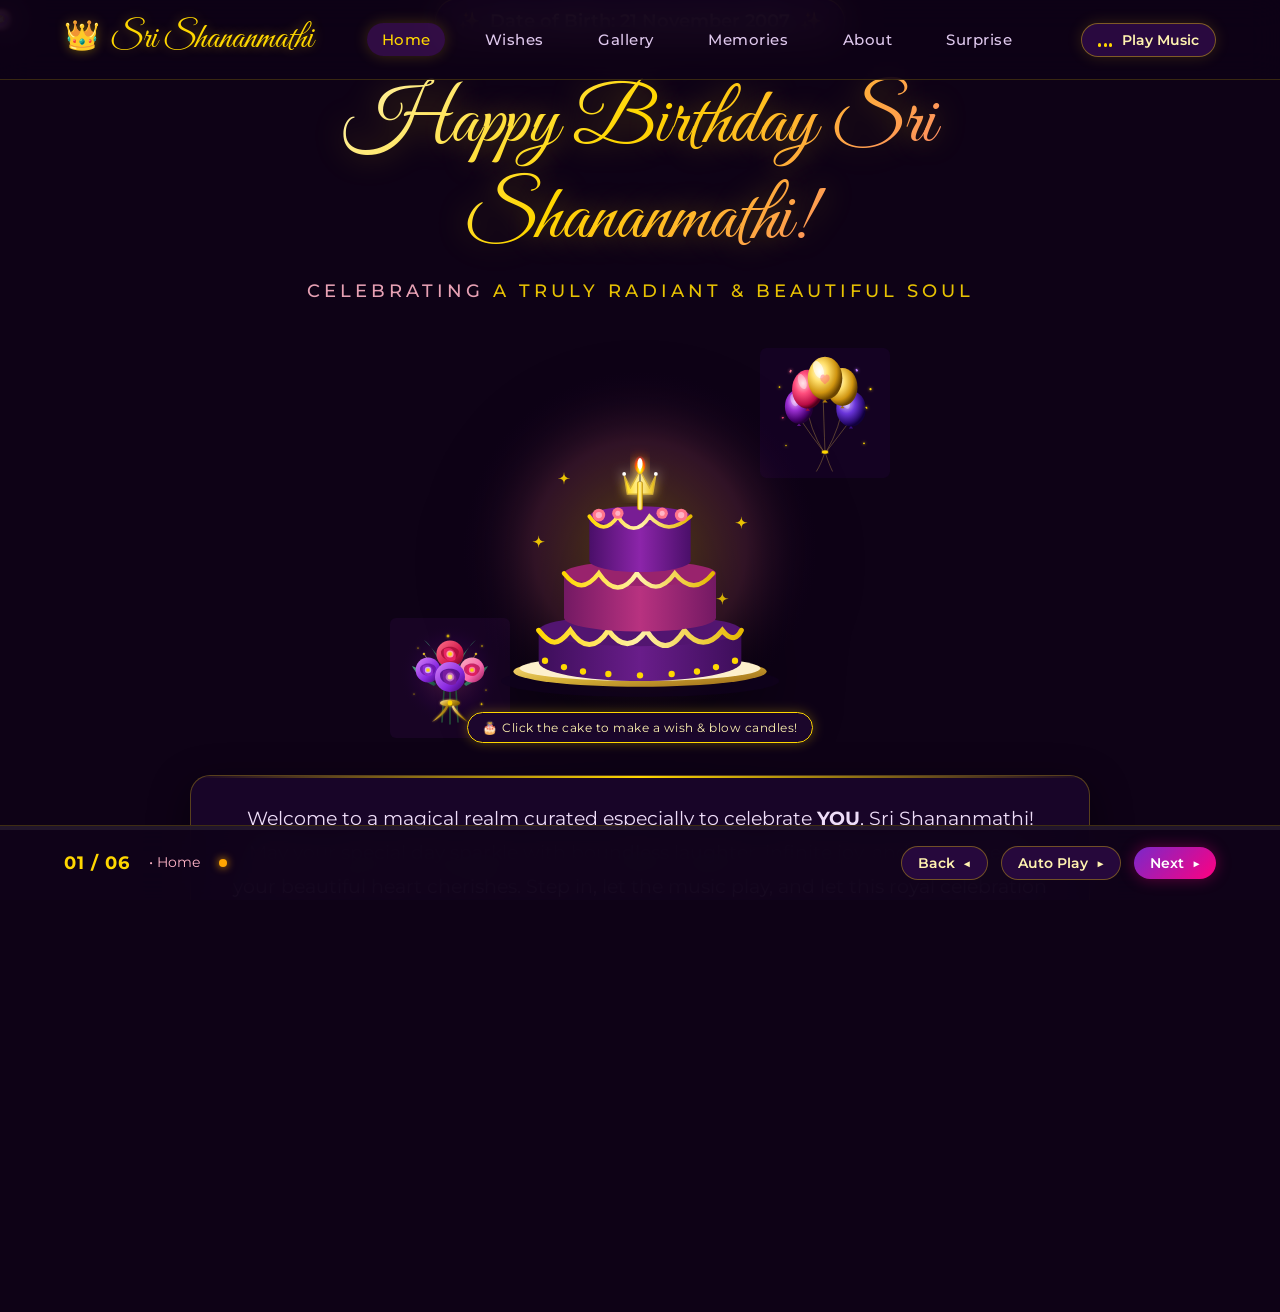
==== commit 98199ca2: "Start in explore mode by default and allow manual auto-play toggle" ====
--- a/index.html
+++ b/index.html
@@ -470,7 +470,7 @@
     <div class="ctrl-info">
       <span class="slide-counter" id="slide-counter">01 / 06</span>
       <span class="slide-title-label" id="slide-title-label">• Home</span>
-      <span class="auto-status-indicator" id="auto-status-indicator" title="Auto Presentation Active"></span>
+      <span class="auto-status-indicator paused" id="auto-status-indicator" title="Explore Mode Active"></span>
     </div>
 
     <!-- Presentation Buttons: Prev, Pause/Resume, Skip/Next -->
@@ -480,13 +480,13 @@
         <i style="font-style:normal;">◀</i>
       </button>
 
-      <button class="ctrl-btn" id="pause-resume-btn" title="Pause / Resume Auto Slides (Space)">
-        <span>Pause</span>
-        <i style="font-style:normal;">⏸</i>
+      <button class="ctrl-btn" id="pause-resume-btn" title="Toggle Auto Presentation">
+        <span>Auto Play</span>
+        <i style="font-style:normal;">▶</i>
       </button>
 
-      <button class="ctrl-btn primary" id="skip-btn" title="Skip to Next Page (Right Arrow)">
-        <span>Skip</span>
+      <button class="ctrl-btn primary" id="skip-btn" title="Next Page (Right Arrow)">
+        <span>Next</span>
         <i style="font-style:normal;">▶</i>
       </button>
     </div>
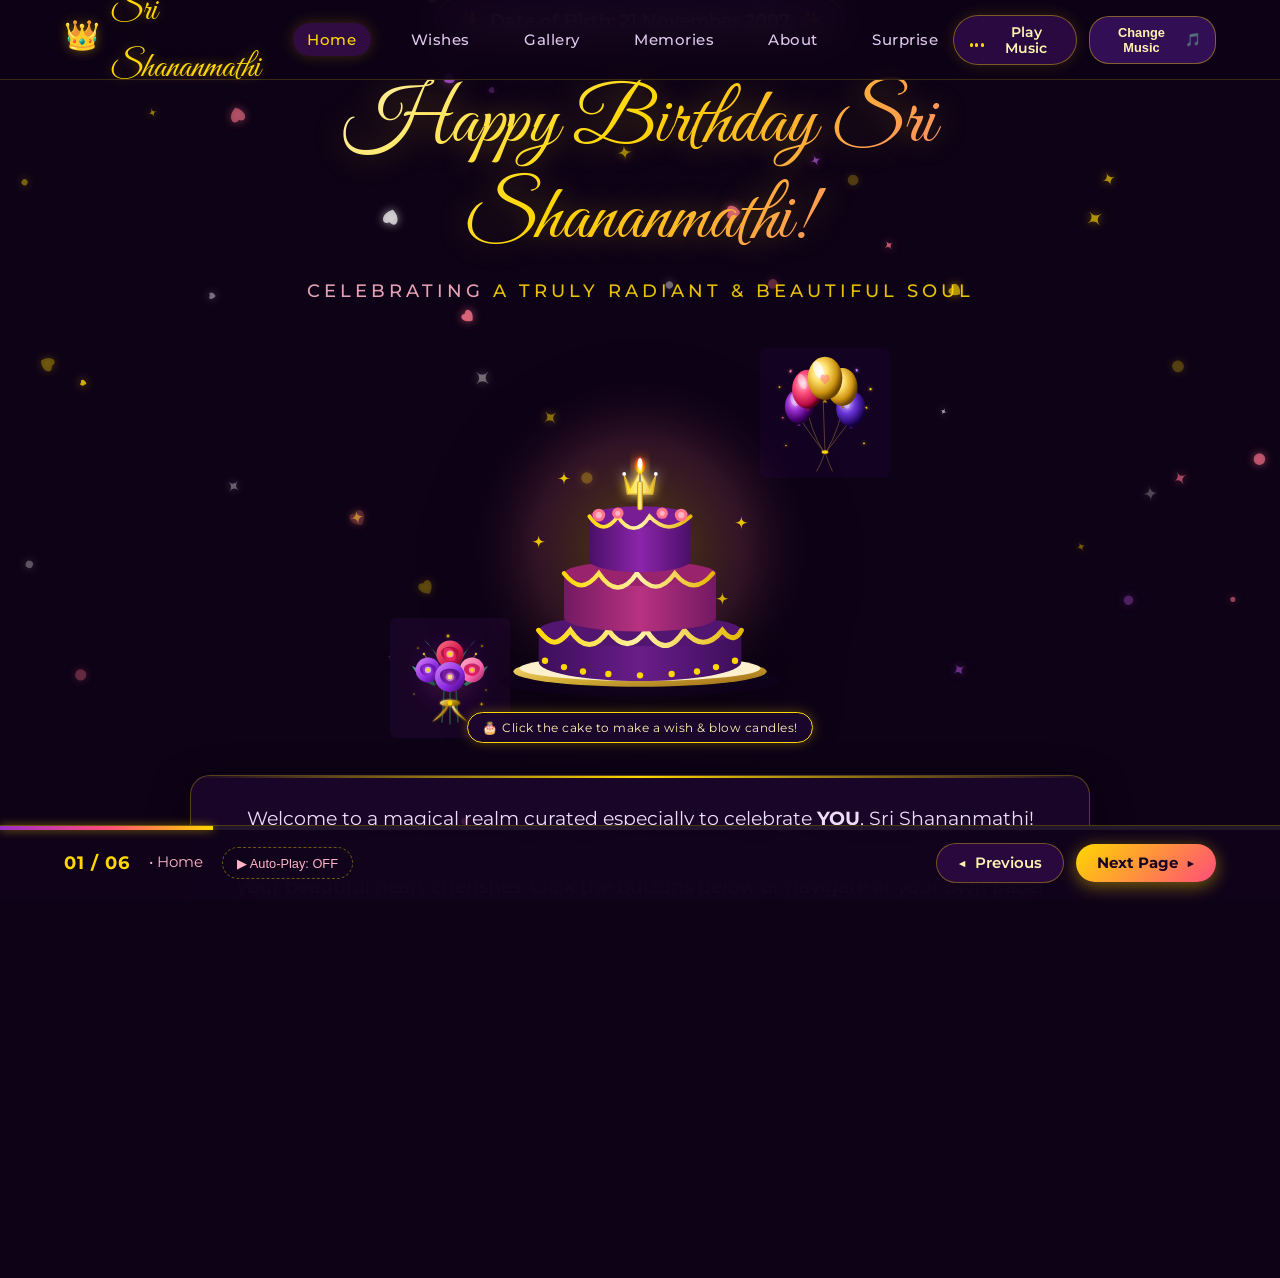
==== commit 5ea92c24: "Update: manual click-to-next navigation, universal photo uploader on gallery & memories, and custom " ====
--- a/index.html
+++ b/index.html
@@ -42,13 +42,18 @@
       <li><a href="#surprise" class="nav-link">Surprise</a></li>
     </ul>
 
-    <!-- Navigation Action Controls (Music & Mobile Hamburger) -->
+    <!-- Navigation Action Controls (Music, Change Music & Mobile Menu) -->
     <div class="nav-actions">
       <button class="music-btn" id="music-toggle-btn" aria-label="Toggle Birthday Music">
         <div class="music-equalizer">
           <span></span><span></span><span></span>
         </div>
         <span class="music-label">Play Music</span>
+      </button>
+
+      <button class="music-change-btn" id="music-change-btn" title="Change song or upload your own audio">
+        <span>Change Music</span>
+        <span>🎵</span>
       </button>
 
       <button class="menu-toggle" id="menu-toggle" aria-label="Toggle Navigation Menu">
@@ -58,7 +63,7 @@
   </header>
 
   <!-- ===================================================================
-       PRESENTATION CONTAINER (6 FULLSCREEN SECTIONS)
+       MAIN CONTAINER (6 FULLSCREEN SECTIONS - MANUAL NAVIGATION)
        =================================================================== -->
   <main class="presentation-container" role="main">
 
@@ -104,18 +109,18 @@
           <p>
             Welcome to a magical realm curated especially to celebrate <strong>YOU</strong>, Sri Shananmathi! 
             May your special day sparkle with boundless laughter, infinite joy, and every dream your beautiful 
-            heart cherishes. Step in, let the music play, and let this royal celebration unfold!
+            heart cherishes. Click the buttons below or navigate at your own pace!
           </p>
         </div>
 
         <!-- Action Call to Explore -->
         <div class="cta-btn-group">
           <a href="#wishes" class="cta-btn gold" id="explore-btn">
-            <span>Explore Celebration</span>
-            <span>✨</span>
+            <span>Next: Read Wishes</span>
+            <span>▶</span>
           </a>
           <a href="#surprise" class="cta-btn secondary">
-            <span>View Surprise Gift</span>
+            <span>Jump to Surprise Gift</span>
             <span>🎁</span>
           </a>
         </div>
@@ -214,14 +219,35 @@
           </div>
         </article>
       </div>
+
+      <div class="cta-btn-group" style="margin-top: 2.5rem;">
+        <a href="#gallery" class="cta-btn gold">
+          <span>Next: View Photo Gallery</span>
+          <span>▶</span>
+        </a>
+      </div>
     </section>
 
     <!-- ---------------------------------------------------------------
-         PAGE 3: PHOTO GALLERY
+         PAGE 3: PHOTO GALLERY (WITH UNIVERSAL PHOTO UPLOADER)
          --------------------------------------------------------------- -->
     <section id="gallery" class="page-section" aria-labelledby="gallery-heading">
       <h2 id="gallery-heading" class="cursive-title">Celebration Photo Gallery</h2>
-      <p class="section-subtitle">Moments of splendor, flowers, cakes & <span>golden twilights</span></p>
+      <p class="section-subtitle">Moments of splendor, flowers, cakes & <span>golden memories</span></p>
+
+      <!-- Gallery Controls: Upload your own photos in any format -->
+      <div class="gallery-controls-bar">
+        <div class="gallery-controls-text">
+          <span>📸</span>
+          <span>Add your own photos (Supports JPG, PNG, WEBP, GIF, SVG, etc.)</span>
+        </div>
+        <div>
+          <input type="file" id="gallery-file-input" accept="image/*" multiple style="display:none;">
+          <button class="upload-photo-btn" id="upload-gallery-photo-btn">
+            <span>➕ Upload Photos</span>
+          </button>
+        </div>
+      </div>
 
       <div class="gallery-grid">
         <!-- Gallery 1: Cake -->
@@ -278,17 +304,50 @@
           </div>
         </div>
       </div>
+
+      <div class="cta-btn-group" style="margin-top: 2.5rem;">
+        <a href="#memories" class="cta-btn gold">
+          <span>Next: View Polaroid Memories</span>
+          <span>▶</span>
+        </a>
+      </div>
     </section>
 
     <!-- ---------------------------------------------------------------
-         PAGE 4: MEMORIES (POLAROID FRAMES)
+         PAGE 4: MEMORIES (POLAROID FRAMES & UPLOAD)
          --------------------------------------------------------------- -->
     <section id="memories" class="page-section" aria-labelledby="memories-heading">
       <h2 id="memories-heading" class="cursive-title">Treasured Memories</h2>
       <p class="section-subtitle">Polaroid snapshots of love, wonder & <span>priceless smiles</span></p>
 
+      <!-- Memories Controls: Upload photos -->
+      <div class="gallery-controls-bar">
+        <div class="gallery-controls-text">
+          <span>🎞️</span>
+          <span>Add your own memories (Supports all image formats: JPG, PNG, WEBP, etc.)</span>
+        </div>
+        <div>
+          <input type="file" id="memory-file-input" accept="image/*" multiple style="display:none;">
+          <button class="upload-photo-btn" id="upload-memory-photo-btn">
+            <span>➕ Add New Memory Photo</span>
+          </button>
+        </div>
+      </div>
+
       <div class="memories-container">
         <div class="polaroid-grid">
+          <!-- Upload Polaroid Card -->
+          <div class="polaroid-card add-memory-card" id="add-memory-card" title="Click to upload your own memory photos!">
+            <div class="polaroid-photo-frame add-photo-placeholder">
+              <div class="add-photo-icon">📸 ➕</div>
+              <span>Click or Drag Photos Here</span>
+            </div>
+            <div class="polaroid-caption">
+              <h4>Add Your Memory</h4>
+              <p>Supports all image formats</p>
+            </div>
+          </div>
+
           <!-- Memory 1 -->
           <div class="polaroid-card">
             <div class="polaroid-photo-frame">
@@ -355,6 +414,13 @@
             </div>
           </div>
         </div>
+      </div>
+
+      <div class="cta-btn-group" style="margin-top: 2.5rem;">
+        <a href="#about" class="cta-btn gold">
+          <span>Next: Read About Sri Shananmathi</span>
+          <span>▶</span>
+        </a>
       </div>
     </section>
 
@@ -425,6 +491,13 @@
           </div>
         </div>
       </div>
+
+      <div class="cta-btn-group" style="margin-top: 2.5rem;">
+        <a href="#surprise" class="cta-btn gold">
+          <span>Next: Unwrap The Surprise Gift</span>
+          <span>🎁</span>
+        </a>
+      </div>
     </section>
 
     <!-- ---------------------------------------------------------------
@@ -452,16 +525,23 @@
           <span>Open Your Surprise</span>
           <span>🎁</span>
         </button>
+
+        <div class="cta-btn-group" style="margin-top: 2.5rem;">
+          <a href="#home" class="cta-btn secondary">
+            <span>Return to Start (Home)</span>
+            <span>↺</span>
+          </a>
+        </div>
       </div>
     </section>
 
   </main>
 
   <!-- ===================================================================
-       PRESENTATION CONTROLLER BAR (BOTTOM DOCK)
+       MANUAL NAVIGATION CONTROLLER BAR (BOTTOM DOCK)
        =================================================================== -->
-  <footer class="presentation-controller" role="toolbar" aria-label="Presentation Controls">
-    <!-- Countdown Linear Progress Bar (8-10 seconds per slide) -->
+  <footer class="presentation-controller" role="toolbar" aria-label="Page Navigation Controls">
+    <!-- Progress Indicator showing current section out of 6 -->
     <div class="countdown-progress-track">
       <div class="countdown-progress-bar" id="slide-progress-bar"></div>
     </div>
@@ -470,23 +550,20 @@
     <div class="ctrl-info">
       <span class="slide-counter" id="slide-counter">01 / 06</span>
       <span class="slide-title-label" id="slide-title-label">• Home</span>
-      <span class="auto-status-indicator paused" id="auto-status-indicator" title="Explore Mode Active"></span>
+      <button class="autoplay-toggle-btn" id="autoplay-toggle-btn" title="Toggle automatic slideshow">
+        ▶ Auto-Play: OFF
+      </button>
     </div>
 
-    <!-- Presentation Buttons: Prev, Pause/Resume, Skip/Next -->
+    <!-- Manual Navigation Buttons: Prev and Next -->
     <div class="ctrl-buttons">
       <button class="ctrl-btn" id="prev-btn" title="Previous Page (Left Arrow)">
-        <span>Back</span>
         <i style="font-style:normal;">◀</i>
+        <span>Previous</span>
       </button>
 
-      <button class="ctrl-btn" id="pause-resume-btn" title="Toggle Auto Presentation">
-        <span>Auto Play</span>
-        <i style="font-style:normal;">▶</i>
-      </button>
-
-      <button class="ctrl-btn primary" id="skip-btn" title="Next Page (Right Arrow)">
-        <span>Next</span>
+      <button class="ctrl-btn primary" id="next-btn" title="Next Page (Right Arrow)">
+        <span>Next Page</span>
         <i style="font-style:normal;">▶</i>
       </button>
     </div>
@@ -546,6 +623,69 @@
     </div>
   </div>
 
+  <!-- ===================================================================
+       MUSIC STUDIO MODAL (CUSTOM MUSIC CHANGER)
+       =================================================================== -->
+  <div class="music-studio-modal" id="music-studio-modal" role="dialog" aria-modal="true" aria-label="Music Studio">
+    <div class="music-studio-card">
+      <button class="proclamation-close-btn" id="music-studio-close" aria-label="Close Music Studio">✕</button>
+      <h3>🎵 Birthday Music Studio</h3>
+      <p class="subtitle" id="current-song-label">Choose your favorite melody or upload any song of your choice!</p>
+
+      <!-- Custom Audio File Uploader -->
+      <input type="file" id="custom-audio-file-input" accept="audio/*" style="display:none;">
+      <div class="music-uploader-zone" id="audio-upload-dropzone">
+        <div class="upload-icon">🎧 ➕</div>
+        <span class="title">Upload Your Own Song</span>
+        <span class="desc">Supports MP3, WAV, M4A, OGG, AAC & all audio formats</span>
+      </div>
+
+      <!-- Built-in Melody Presets -->
+      <div class="track-presets-list">
+        <div class="track-preset-item active" data-preset="chimes">
+          <div class="track-name">
+            <span>🎶</span>
+            <span>Crystal Birthday Music Box</span>
+          </div>
+          <span class="track-badge">Chimes</span>
+        </div>
+
+        <div class="track-preset-item" data-preset="piano">
+          <div class="track-name">
+            <span>🎹</span>
+            <span>Sweet Piano Birthday Serenade</span>
+          </div>
+          <span class="track-badge">Piano</span>
+        </div>
+
+        <div class="track-preset-item" data-preset="harp">
+          <div class="track-name">
+            <span>✨</span>
+            <span>Enchanted Celestial Harp</span>
+          </div>
+          <span class="track-badge">Harp</span>
+        </div>
+
+        <div class="track-preset-item" data-preset="lullaby">
+          <div class="track-name">
+            <span>🌙</span>
+            <span>Gentle Lullaby Box</span>
+          </div>
+          <span class="track-badge">Soft</span>
+        </div>
+      </div>
+
+      <!-- Volume Slider -->
+      <div class="volume-control-box">
+        <label for="music-volume-slider">
+          <span>🔊</span>
+          <span>Volume</span>
+        </label>
+        <input type="range" id="music-volume-slider" class="volume-slider" min="0" max="1" step="0.05" value="0.8">
+      </div>
+    </div>
+  </div>
+
   <!-- Common Script File -->
   <script src="script.js"></script>
 </body>
--- a/style.css
+++ b/style.css
@@ -62,7 +62,6 @@
   -webkit-font-smoothing: antialiased;
 }
 
-/* Smooth Scrolling */
 html {
   scroll-behavior: smooth;
 }
@@ -122,7 +121,6 @@
   color: var(--gold-primary);
 }
 
-/* Gold glowing text pill */
 .dob-badge {
   display: inline-flex;
   align-items: center;
@@ -201,10 +199,10 @@
 .nav-actions {
   display: flex;
   align-items: center;
-  gap: 1rem;
-}
-
-/* Audio Player Toggle Button */
+  gap: 0.8rem;
+}
+
+/* Audio Player Toggle Button & Music Options Button */
 .music-btn {
   display: flex;
   align-items: center;
@@ -259,7 +257,27 @@
   100% { height: 14px; }
 }
 
-/* Mobile Hamburger Menu */
+.music-change-btn {
+  background: rgba(121, 40, 202, 0.35);
+  border: 1px solid rgba(255, 215, 0, 0.4);
+  color: var(--gold-light);
+  padding: 0.5rem 0.85rem;
+  border-radius: 20px;
+  cursor: pointer;
+  font-size: 0.8rem;
+  font-weight: 600;
+  display: inline-flex;
+  align-items: center;
+  gap: 0.4rem;
+  transition: all 0.25s ease;
+}
+
+.music-change-btn:hover {
+  background: rgba(121, 40, 202, 0.6);
+  border-color: var(--gold-primary);
+  transform: translateY(-2px);
+}
+
 .menu-toggle {
   display: none;
   background: none;
@@ -280,7 +298,6 @@
   z-index: 1;
 }
 
-/* Standalone Page wrapper */
 .standalone-container {
   width: 100%;
   min-height: calc(100vh - var(--header-height));
@@ -311,7 +328,6 @@
   animation: slideFadeIn 0.8s ease forwards;
 }
 
-/* When viewing standalone page */
 body.standalone .page-section {
   display: flex !important;
   opacity: 1 !important;
@@ -329,16 +345,16 @@
   }
 }
 
-/* ---------- Presentation Controller Bar ---------- */
+/* ---------- Manual Navigation Controller Bar (Bottom Dock) ---------- */
 .presentation-controller {
   position: fixed;
   bottom: 0;
   left: 0;
   width: 100%;
   height: var(--control-bar-height);
-  background: rgba(16, 3, 26, 0.92);
-  backdrop-filter: blur(16px);
-  border-top: 1px solid rgba(255, 215, 0, 0.2);
+  background: rgba(16, 3, 26, 0.94);
+  backdrop-filter: blur(18px);
+  border-top: 1px solid rgba(255, 215, 0, 0.25);
   display: flex;
   align-items: center;
   justify-content: space-between;
@@ -346,7 +362,7 @@
   z-index: 1000;
 }
 
-/* Top linear progress bar for slide countdown */
+/* Step progress track showing current section out of 6 */
 .countdown-progress-track {
   position: absolute;
   top: 0;
@@ -358,10 +374,10 @@
 
 .countdown-progress-bar {
   height: 100%;
-  width: 0%;
+  width: 16.66%;
   background: linear-gradient(90deg, var(--violet-bright), var(--pink-primary), var(--gold-primary));
   box-shadow: 0 0 10px rgba(255, 215, 0, 0.6);
-  transition: width 0.1s linear;
+  transition: width 0.4s ease;
 }
 
 .ctrl-info {
@@ -372,33 +388,19 @@
 
 .slide-counter {
   font-weight: 700;
-  font-size: 1.1rem;
+  font-size: 1.15rem;
   color: var(--gold-primary);
   letter-spacing: 1px;
 }
 
 .slide-title-label {
-  font-size: 0.9rem;
+  font-size: 0.92rem;
   color: var(--pink-light);
   display: flex;
   align-items: center;
   gap: 0.4rem;
 }
 
-.auto-status-indicator {
-  display: inline-block;
-  width: 8px;
-  height: 8px;
-  border-radius: 50%;
-  background-color: #2ed573;
-  box-shadow: 0 0 8px #2ed573;
-}
-
-.auto-status-indicator.paused {
-  background-color: #ffa502;
-  box-shadow: 0 0 8px #ffa502;
-}
-
 .ctrl-buttons {
   display: flex;
   align-items: center;
@@ -406,14 +408,14 @@
 }
 
 .ctrl-btn {
-  background: rgba(45, 10, 69, 0.8);
+  background: rgba(45, 10, 69, 0.85);
   border: 1px solid rgba(255, 215, 0, 0.35);
   color: var(--gold-light);
-  padding: 0.5rem 1rem;
+  padding: 0.6rem 1.3rem;
   border-radius: 25px;
   cursor: pointer;
   font-family: var(--font-body);
-  font-size: 0.85rem;
+  font-size: 0.92rem;
   font-weight: 600;
   display: inline-flex;
   align-items: center;
@@ -422,7 +424,7 @@
 }
 
 .ctrl-btn:hover {
-  background: rgba(121, 40, 202, 0.45);
+  background: rgba(121, 40, 202, 0.5);
   border-color: var(--gold-primary);
   color: #fff;
   transform: translateY(-2px);
@@ -430,10 +432,33 @@
 }
 
 .ctrl-btn.primary {
-  background: linear-gradient(135deg, #7928ca, #ff0080);
+  background: linear-gradient(135deg, #ffd700 0%, #ff4d79 100%);
   border: none;
-  color: #fff;
-  box-shadow: 0 0 15px rgba(255, 0, 128, 0.35);
+  color: #1a0224;
+  box-shadow: 0 4px 18px rgba(255, 215, 0, 0.45);
+  font-weight: 700;
+}
+
+.ctrl-btn.primary:hover {
+  transform: translateY(-2px) scale(1.03);
+  box-shadow: 0 6px 24px rgba(255, 215, 0, 0.65);
+}
+
+.autoplay-toggle-btn {
+  background: transparent;
+  border: 1px dashed rgba(255, 215, 0, 0.4);
+  color: var(--pink-light);
+  font-size: 0.8rem;
+  padding: 0.45rem 0.85rem;
+  border-radius: 20px;
+  cursor: pointer;
+  transition: all 0.25s ease;
+}
+
+.autoplay-toggle-btn.active {
+  background: rgba(46, 213, 115, 0.2);
+  border-color: #2ed573;
+  color: #2ed573;
 }
 
 /* ===================================================================
@@ -665,15 +690,61 @@
 }
 
 /* ===================================================================
-   SECTION 3: PHOTO GALLERY
+   SECTION 3: PHOTO GALLERY & UPLOAD ACTIONS
    =================================================================== */
+.gallery-controls-bar {
+  display: flex;
+  align-items: center;
+  justify-content: space-between;
+  flex-wrap: wrap;
+  gap: 1rem;
+  max-width: 1180px;
+  width: 100%;
+  margin: 0 auto 1.5rem;
+  padding: 0.8rem 1.4rem;
+  background: rgba(35, 9, 55, 0.65);
+  border: 1px solid rgba(255, 215, 0, 0.25);
+  border-radius: 18px;
+  backdrop-filter: blur(12px);
+}
+
+.gallery-controls-text {
+  font-size: 0.9rem;
+  color: var(--pink-light);
+  display: flex;
+  align-items: center;
+  gap: 0.5rem;
+}
+
+.upload-photo-btn {
+  background: linear-gradient(135deg, #ffd700 0%, #ff4d79 100%);
+  color: #1a0224;
+  border: none;
+  padding: 0.6rem 1.4rem;
+  border-radius: 25px;
+  font-family: var(--font-body);
+  font-size: 0.88rem;
+  font-weight: 700;
+  cursor: pointer;
+  display: inline-flex;
+  align-items: center;
+  gap: 0.5rem;
+  transition: all 0.3s ease;
+  box-shadow: 0 4px 15px rgba(255, 215, 0, 0.35);
+}
+
+.upload-photo-btn:hover {
+  transform: translateY(-2px) scale(1.03);
+  box-shadow: 0 6px 20px rgba(255, 215, 0, 0.55);
+}
+
 .gallery-grid {
   display: grid;
   grid-template-columns: repeat(auto-fill, minmax(290px, 1fr));
   gap: 1.8rem;
   max-width: 1180px;
   width: 100%;
-  margin: 1rem auto 0;
+  margin: 0 auto;
 }
 
 .gallery-item {
@@ -733,6 +804,45 @@
   font-size: 0.88rem;
   color: var(--pink-light);
   letter-spacing: 0.5px;
+}
+
+/* User-uploaded badge and delete button */
+.custom-photo-badge {
+  position: absolute;
+  top: 12px;
+  left: 12px;
+  background: rgba(255, 215, 0, 0.88);
+  color: #1a0224;
+  font-size: 0.7rem;
+  font-weight: 700;
+  padding: 0.25rem 0.6rem;
+  border-radius: 12px;
+  z-index: 5;
+  letter-spacing: 0.5px;
+}
+
+.photo-delete-btn {
+  position: absolute;
+  top: 10px;
+  right: 10px;
+  background: rgba(235, 77, 75, 0.85);
+  color: white;
+  border: none;
+  width: 28px;
+  height: 28px;
+  border-radius: 50%;
+  font-size: 0.85rem;
+  cursor: pointer;
+  display: flex;
+  align-items: center;
+  justify-content: center;
+  z-index: 6;
+  transition: all 0.2s ease;
+}
+
+.photo-delete-btn:hover {
+  background: #ff4757;
+  transform: scale(1.15);
 }
 
 /* Lightbox Modal */
@@ -820,12 +930,12 @@
 }
 
 /* ===================================================================
-   SECTION 4: MEMORIES (POLAROID FRAMES)
+   SECTION 4: MEMORIES (POLAROID FRAMES & UPLOAD)
    =================================================================== */
 .memories-container {
   max-width: 1180px;
   width: 100%;
-  margin: 1rem auto 0;
+  margin: 0 auto;
 }
 
 .polaroid-grid {
@@ -846,7 +956,6 @@
   color: #2b0b38;
 }
 
-/* Polaroid washi tape decoration at top */
 .polaroid-card::before {
   content: '';
   position: absolute;
@@ -863,7 +972,6 @@
   z-index: 5;
 }
 
-/* Alternate slight tilts for charming polaroid collage look */
 .polaroid-card:nth-child(1) { transform: rotate(-2deg); }
 .polaroid-card:nth-child(2) { transform: rotate(1.8deg); }
 .polaroid-card:nth-child(3) { transform: rotate(-1.5deg); }
@@ -884,6 +992,7 @@
   border-radius: 8px;
   overflow: hidden;
   margin-bottom: 1rem;
+  position: relative;
 }
 
 .polaroid-photo-frame img {
@@ -915,6 +1024,37 @@
   font-size: 1.15rem;
   color: #7a1c5d;
   line-height: 1.4;
+}
+
+/* Upload Memory Polaroid Card */
+.add-memory-card {
+  border: 2px dashed rgba(157, 46, 201, 0.5);
+  background: rgba(253, 250, 246, 0.95);
+  display: flex;
+  flex-direction: column;
+  align-items: center;
+  justify-content: center;
+}
+
+.add-photo-placeholder {
+  display: flex;
+  flex-direction: column;
+  align-items: center;
+  justify-content: center;
+  gap: 0.6rem;
+  background: rgba(45, 10, 69, 0.1);
+  border: 1px dashed rgba(121, 40, 202, 0.4);
+}
+
+.add-photo-placeholder .add-photo-icon {
+  font-size: 2.8rem;
+  animation: floatSmall 3s ease-in-out infinite;
+}
+
+.add-photo-placeholder span {
+  font-size: 0.85rem;
+  font-weight: 600;
+  color: #7a1c5d;
 }
 
 /* ===================================================================
@@ -1057,7 +1197,7 @@
 }
 
 /* ===================================================================
-   SECTION 6: SPECIAL SURPRISE (ANIMATED GIFT BOX)
+   SECTION 6: SPECIAL SURPRISE
    =================================================================== */
 .surprise-content {
   display: flex;
@@ -1233,7 +1373,6 @@
   margin-top: 1.5rem;
 }
 
-/* Extra Confetti Button */
 .celebrate-again-btn {
   background: linear-gradient(135deg, #ffd700, #ff758c);
   color: #1a0224;
@@ -1252,6 +1391,170 @@
   box-shadow: 0 8px 25px rgba(255, 215, 0, 0.6);
 }
 
+/* ===================================================================
+   MUSIC STUDIO MODAL (CUSTOM MUSIC CHANGER)
+   =================================================================== */
+.music-studio-modal {
+  display: none;
+  position: fixed;
+  inset: 0;
+  background: rgba(10, 1, 16, 0.88);
+  backdrop-filter: blur(18px);
+  z-index: 2200;
+  align-items: center;
+  justify-content: center;
+  padding: 1.5rem;
+  opacity: 0;
+  transition: opacity 0.3s ease;
+}
+
+.music-studio-modal.active {
+  display: flex;
+  opacity: 1;
+}
+
+.music-studio-card {
+  position: relative;
+  max-width: 520px;
+  width: 100%;
+  background: linear-gradient(180deg, #2a0845 0%, #150223 100%);
+  border: 1px solid var(--gold-primary);
+  border-radius: 26px;
+  padding: 2.2rem 2rem;
+  box-shadow: 0 0 50px rgba(255, 215, 0, 0.35);
+  animation: modalZoom 0.35s ease;
+}
+
+.music-studio-card h3 {
+  font-family: var(--font-heading);
+  font-size: 1.6rem;
+  color: var(--gold-primary);
+  margin-bottom: 0.3rem;
+  display: flex;
+  align-items: center;
+  gap: 0.6rem;
+}
+
+.music-studio-card p.subtitle {
+  font-size: 0.88rem;
+  color: var(--pink-light);
+  margin-bottom: 1.5rem;
+}
+
+.music-uploader-zone {
+  border: 2px dashed rgba(255, 215, 0, 0.4);
+  background: rgba(45, 10, 69, 0.5);
+  border-radius: 18px;
+  padding: 1.4rem;
+  text-align: center;
+  margin-bottom: 1.5rem;
+  cursor: pointer;
+  transition: all 0.3s ease;
+}
+
+.music-uploader-zone:hover {
+  border-color: var(--gold-primary);
+  background: rgba(121, 40, 202, 0.3);
+  box-shadow: 0 0 20px rgba(255, 215, 0, 0.2);
+}
+
+.music-uploader-zone .upload-icon {
+  font-size: 2.2rem;
+  margin-bottom: 0.4rem;
+}
+
+.music-uploader-zone span.title {
+  display: block;
+  font-size: 1rem;
+  font-weight: 600;
+  color: var(--gold-light);
+  margin-bottom: 0.2rem;
+}
+
+.music-uploader-zone span.desc {
+  font-size: 0.78rem;
+  color: var(--pink-light);
+}
+
+.track-presets-list {
+  display: flex;
+  flex-direction: column;
+  gap: 0.7rem;
+  margin-bottom: 1.6rem;
+}
+
+.track-preset-item {
+  display: flex;
+  align-items: center;
+  justify-content: space-between;
+  background: rgba(35, 8, 55, 0.7);
+  border: 1px solid rgba(255, 215, 0, 0.2);
+  padding: 0.75rem 1.1rem;
+  border-radius: 14px;
+  cursor: pointer;
+  transition: all 0.25s ease;
+}
+
+.track-preset-item:hover, .track-preset-item.active {
+  border-color: var(--gold-primary);
+  background: rgba(121, 40, 202, 0.4);
+  box-shadow: 0 0 15px rgba(255, 215, 0, 0.18);
+}
+
+.track-preset-item .track-name {
+  font-size: 0.92rem;
+  font-weight: 500;
+  color: #fff;
+  display: flex;
+  align-items: center;
+  gap: 0.6rem;
+}
+
+.track-preset-item .track-badge {
+  font-size: 0.75rem;
+  padding: 0.2rem 0.6rem;
+  border-radius: 10px;
+  background: rgba(255, 215, 0, 0.15);
+  color: var(--gold-primary);
+}
+
+.volume-control-box {
+  display: flex;
+  align-items: center;
+  gap: 1rem;
+  background: rgba(20, 2, 32, 0.6);
+  padding: 0.8rem 1.2rem;
+  border-radius: 16px;
+  border: 1px solid rgba(255, 215, 0, 0.18);
+}
+
+.volume-control-box label {
+  font-size: 0.85rem;
+  color: var(--pink-light);
+  display: flex;
+  align-items: center;
+  gap: 0.4rem;
+}
+
+.volume-slider {
+  flex: 1;
+  -webkit-appearance: none;
+  height: 6px;
+  border-radius: 5px;
+  background: rgba(255, 255, 255, 0.2);
+  outline: none;
+}
+
+.volume-slider::-webkit-slider-thumb {
+  -webkit-appearance: none;
+  width: 18px;
+  height: 18px;
+  border-radius: 50%;
+  background: var(--gold-primary);
+  cursor: pointer;
+  box-shadow: 0 0 10px rgba(255, 215, 0, 0.6);
+}
+
 /* ---------- Common Utility Animations ---------- */
 @keyframes floatSubtle {
   0%, 100% { transform: translateY(0); }
@@ -1268,7 +1571,6 @@
   100% { transform: translateY(-15px) rotate(3deg); }
 }
 
-/* Confetti Canvas */
 #confetti-canvas {
   position: fixed;
   inset: 0;
@@ -1278,7 +1580,6 @@
   pointer-events: none;
 }
 
-/* ---------- Standalone Page Footer ---------- */
 .standalone-footer {
   width: 100%;
   text-align: center;
@@ -1373,12 +1674,9 @@
     gap: 0.5rem;
   }
 
-  .ctrl-btn span {
-    display: none;
-  }
-
   .ctrl-btn {
-    padding: 0.5rem 0.8rem;
+    padding: 0.5rem 0.9rem;
+    font-size: 0.85rem;
   }
 }
 
@@ -1395,4 +1693,8 @@
   .wishes-grid, .gallery-grid {
     grid-template-columns: 1fr;
   }
-}
+  .gallery-controls-bar {
+    flex-direction: column;
+    align-items: stretch;
+  }
+}
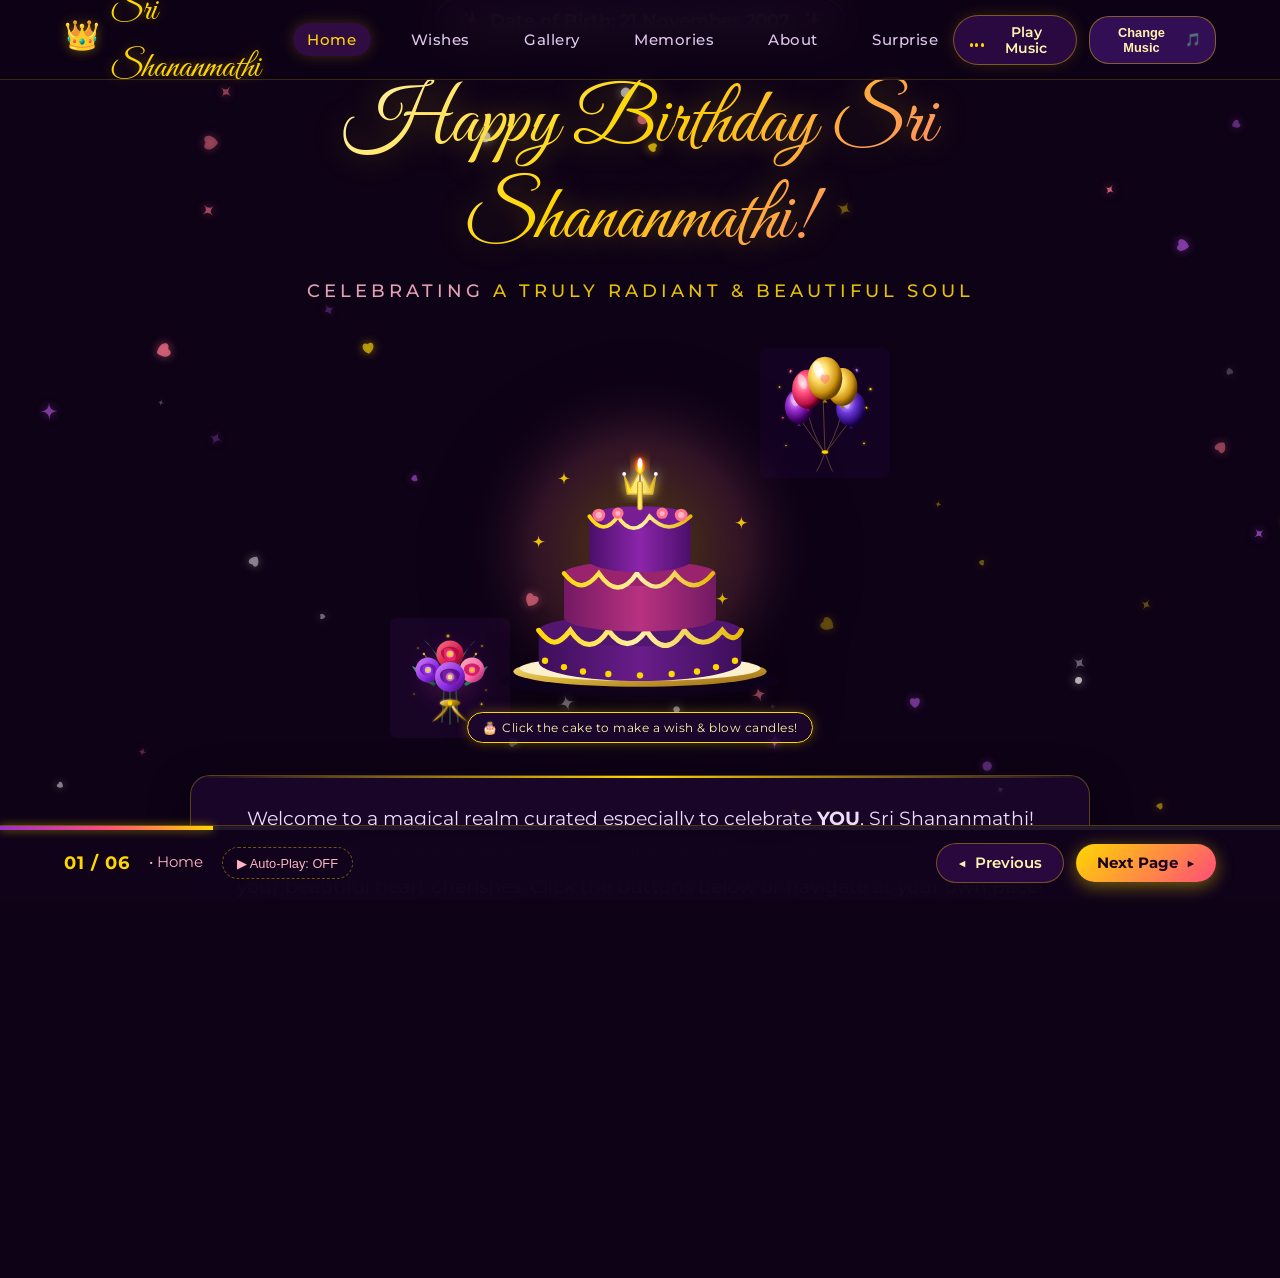
==== commit 38dcdf0f: "Add customizable letter, in-place memory photo replacement preserving captions, and Instagram-style " ====
--- a/index.html
+++ b/index.html
@@ -314,7 +314,7 @@
     </section>
 
     <!-- ---------------------------------------------------------------
-         PAGE 4: MEMORIES (POLAROID FRAMES & UPLOAD)
+         PAGE 4: MEMORIES (POLAROID FRAMES WITH IN-PLACE PHOTO CUSTOMIZATION)
          --------------------------------------------------------------- -->
     <section id="memories" class="page-section" aria-labelledby="memories-heading">
       <h2 id="memories-heading" class="cursive-title">Treasured Memories</h2>
@@ -323,21 +323,105 @@
       <!-- Memories Controls: Upload photos -->
       <div class="gallery-controls-bar">
         <div class="gallery-controls-text">
-          <span>🎞️</span>
-          <span>Add your own memories (Supports all image formats: JPG, PNG, WEBP, etc.)</span>
+          <span>💡</span>
+          <span><strong>Click on any photo frame below to add your own photo</strong> (The text stays unchanged!)</span>
         </div>
         <div>
           <input type="file" id="memory-file-input" accept="image/*" multiple style="display:none;">
           <button class="upload-photo-btn" id="upload-memory-photo-btn">
-            <span>➕ Add New Memory Photo</span>
+            <span>➕ Add New Memory Card</span>
           </button>
         </div>
       </div>
 
       <div class="memories-container">
         <div class="polaroid-grid">
+          <!-- Memory 1: The Brightest Smile -->
+          <div class="polaroid-card">
+            <div class="polaroid-photo-frame" title="Click to customize photo (Text stays unchanged)">
+              <img src="images/memory-1.svg" alt="The Brightest Smile" id="memory-img-1">
+              <div class="polaroid-change-overlay">
+                <span>📷 Click to Change Photo</span>
+              </div>
+            </div>
+            <div class="polaroid-caption">
+              <h4>The Brightest Smile</h4>
+              <p>Laughter that turns ordinary moments into pure gold.</p>
+            </div>
+          </div>
+
+          <!-- Memory 2: Chasing Stars -->
+          <div class="polaroid-card">
+            <div class="polaroid-photo-frame" title="Click to customize photo (Text stays unchanged)">
+              <img src="images/memory-2.svg" alt="Chasing Stars" id="memory-img-2">
+              <div class="polaroid-change-overlay">
+                <span>📷 Click to Change Photo</span>
+              </div>
+            </div>
+            <div class="polaroid-caption">
+              <h4>Chasing Stars</h4>
+              <p>Looking up at constellations and dreaming boundless dreams.</p>
+            </div>
+          </div>
+
+          <!-- Memory 3: Joyful Journeys -->
+          <div class="polaroid-card">
+            <div class="polaroid-photo-frame" title="Click to customize photo (Text stays unchanged)">
+              <img src="images/memory-3.svg" alt="Joyful Journeys" id="memory-img-3">
+              <div class="polaroid-change-overlay">
+                <span>📷 Click to Change Photo</span>
+              </div>
+            </div>
+            <div class="polaroid-caption">
+              <h4>Joyful Journeys</h4>
+              <p>Every step filled with wonder, curiosity, and fun.</p>
+            </div>
+          </div>
+
+          <!-- Memory 4: Moments of Magic -->
+          <div class="polaroid-card">
+            <div class="polaroid-photo-frame" title="Click to customize photo (Text stays unchanged)">
+              <img src="images/memory-4.svg" alt="Moments of Magic" id="memory-img-4">
+              <div class="polaroid-change-overlay">
+                <span>📷 Click to Change Photo</span>
+              </div>
+            </div>
+            <div class="polaroid-caption">
+              <h4>Moments of Magic</h4>
+              <p>Cozy conversations, warm hugs, and sweet serenity.</p>
+            </div>
+          </div>
+
+          <!-- Memory 5: Radiant & Bold -->
+          <div class="polaroid-card">
+            <div class="polaroid-photo-frame" title="Click to customize photo (Text stays unchanged)">
+              <img src="images/memory-5.svg" alt="Radiant & Bold" id="memory-img-5">
+              <div class="polaroid-change-overlay">
+                <span>📷 Click to Change Photo</span>
+              </div>
+            </div>
+            <div class="polaroid-caption">
+              <h4>Radiant & Bold</h4>
+              <p>Walking with grace, poise, courage and infinite confidence.</p>
+            </div>
+          </div>
+
+          <!-- Memory 6: Endless Love -->
+          <div class="polaroid-card">
+            <div class="polaroid-photo-frame" title="Click to customize photo (Text stays unchanged)">
+              <img src="images/memory-6.svg" alt="Endless Love" id="memory-img-6">
+              <div class="polaroid-change-overlay">
+                <span>📷 Click to Change Photo</span>
+              </div>
+            </div>
+            <div class="polaroid-caption">
+              <h4>Endless Love</h4>
+              <p>Surrounded by warmth, cherished friendships, and adoration.</p>
+            </div>
+          </div>
+
           <!-- Upload Polaroid Card -->
-          <div class="polaroid-card add-memory-card" id="add-memory-card" title="Click to upload your own memory photos!">
+          <div class="polaroid-card add-memory-card" id="add-memory-card" title="Click to upload an additional memory photo!">
             <div class="polaroid-photo-frame add-photo-placeholder">
               <div class="add-photo-icon">📸 ➕</div>
               <span>Click or Drag Photos Here</span>
@@ -345,72 +429,6 @@
             <div class="polaroid-caption">
               <h4>Add Your Memory</h4>
               <p>Supports all image formats</p>
-            </div>
-          </div>
-
-          <!-- Memory 1 -->
-          <div class="polaroid-card">
-            <div class="polaroid-photo-frame">
-              <img src="images/memory-1.svg" alt="Radiant Smile Polaroid">
-            </div>
-            <div class="polaroid-caption">
-              <h4>The Brightest Smile</h4>
-              <p>Laughter that turns ordinary moments into pure gold.</p>
-            </div>
-          </div>
-
-          <!-- Memory 2 -->
-          <div class="polaroid-card">
-            <div class="polaroid-photo-frame">
-              <img src="images/memory-2.svg" alt="Chasing Dreams Polaroid">
-            </div>
-            <div class="polaroid-caption">
-              <h4>Chasing Stars</h4>
-              <p>Looking up at constellations and dreaming boundless dreams.</p>
-            </div>
-          </div>
-
-          <!-- Memory 3 -->
-          <div class="polaroid-card">
-            <div class="polaroid-photo-frame">
-              <img src="images/memory-3.svg" alt="Unforgettable Adventures Polaroid">
-            </div>
-            <div class="polaroid-caption">
-              <h4>Joyful Journeys</h4>
-              <p>Every step filled with wonder, curiosity, and fun.</p>
-            </div>
-          </div>
-
-          <!-- Memory 4 -->
-          <div class="polaroid-card">
-            <div class="polaroid-photo-frame">
-              <img src="images/memory-4.svg" alt="Moments of Magic Polaroid">
-            </div>
-            <div class="polaroid-caption">
-              <h4>Moments of Magic</h4>
-              <p>Cozy conversations, warm hugs, and sweet serenity.</p>
-            </div>
-          </div>
-
-          <!-- Memory 5 -->
-          <div class="polaroid-card">
-            <div class="polaroid-photo-frame">
-              <img src="images/memory-5.svg" alt="Radiant & Unstoppable Polaroid">
-            </div>
-            <div class="polaroid-caption">
-              <h4>Radiant & Bold</h4>
-              <p>Walking with grace, poise, courage and infinite confidence.</p>
-            </div>
-          </div>
-
-          <!-- Memory 6 -->
-          <div class="polaroid-card">
-            <div class="polaroid-photo-frame">
-              <img src="images/memory-6.svg" alt="A Heart Full of Love Polaroid">
-            </div>
-            <div class="polaroid-caption">
-              <h4>Endless Love</h4>
-              <p>Surrounded by warmth, cherished friendships, and adoration.</p>
             </div>
           </div>
         </div>
@@ -425,7 +443,7 @@
     </section>
 
     <!-- ---------------------------------------------------------------
-         PAGE 5: ABOUT SRI SHANANMATHI
+         PAGE 5: ABOUT SRI SHANANMATHI (INSTAGRAM PROFILE AVATAR)
          --------------------------------------------------------------- -->
     <section id="about" class="page-section" aria-labelledby="about-heading">
       <h2 id="about-heading" class="cursive-title">About Sri Shananmathi</h2>
@@ -433,11 +451,42 @@
 
       <div class="about-wrapper">
         <div class="profile-card">
-          <!-- Profile Avatar Column -->
+          <!-- Profile Avatar Column with Instagram-Style Story Ring -->
           <div class="profile-avatar-col">
-            <div class="profile-avatar-frame">
-              <img src="images/profile-avatar.svg" alt="Sri Shananmathi Profile Portrait">
-            </div>
+            <div class="profile-avatar-wrapper" id="profile-avatar-trigger" title="Click to customize profile photo (like Instagram)">
+              <!-- Vibrant Instagram Story Gradient Ring -->
+              <div class="instagram-story-ring"></div>
+              
+              <!-- Crown on Top of Avatar -->
+              <div class="avatar-crown-badge">👑</div>
+
+              <!-- Profile Avatar Picture Frame -->
+              <div class="profile-avatar-frame">
+                <img src="images/profile-avatar.svg" alt="Sri Shananmathi Profile Portrait" id="profile-avatar-img">
+                <div class="avatar-hover-overlay">
+                  <span>📷 Change Photo</span>
+                </div>
+              </div>
+
+              <!-- Instagram Style Edit/Camera Badge -->
+              <div class="avatar-edit-badge" title="Upload new profile photo">
+                <span>📷</span>
+              </div>
+
+              <!-- Hidden File Input for Profile Photo -->
+              <input type="file" id="profile-photo-input" accept="image/*" style="display:none;">
+            </div>
+
+            <!-- Profile Photo Actions -->
+            <div class="profile-photo-actions">
+              <button class="avatar-action-btn" id="upload-profile-photo-btn">
+                <span>📷 Change Profile Photo</span>
+              </button>
+              <button class="avatar-action-btn secondary" id="reset-profile-photo-btn" style="display:none;">
+                <span>↺ Reset</span>
+              </button>
+            </div>
+
             <div class="dob-badge" style="margin-bottom: 0;">
               <span>👑 Birthday Queen</span>
             </div>
@@ -582,17 +631,37 @@
   </div>
 
   <!-- ===================================================================
-       SPECIAL SURPRISE REVEAL MODAL (ROYAL PROCLAMATION CARD)
+       SPECIAL SURPRISE REVEAL MODAL (USER-CUSTOMIZABLE BIRTHDAY LETTER)
        =================================================================== -->
   <div class="surprise-card-reveal" id="surprise-card-reveal" role="dialog" aria-modal="true" aria-label="Birthday Surprise Message">
     <div class="royal-proclamation-card">
       <button class="proclamation-close-btn" id="proclamation-close-btn" aria-label="Close Surprise Message">✕</button>
       <div class="royal-crown-icon">👑</div>
       
-      <h3 class="proclamation-title">Dearest Sri Shananmathi,</h3>
-      <div class="proclamation-date">A Special Message • 21 November 2007</div>
-
-      <div class="proclamation-message">
+      <!-- Letter Customization Toolbar -->
+      <div class="letter-toolbar">
+        <button class="letter-tool-btn edit" id="edit-letter-btn">
+          <span>✏️ Customize Letter</span>
+        </button>
+        <button class="letter-tool-btn save" id="save-letter-btn" style="display:none;">
+          <span>💾 Save Letter</span>
+        </button>
+        <button class="letter-tool-btn reset" id="reset-letter-btn" style="display:none;">
+          <span>↺ Reset Original</span>
+        </button>
+      </div>
+
+      <!-- Editing Hint (visible when edit mode is active) -->
+      <div class="letter-editing-hint" id="letter-editing-hint" style="display:none;">
+        ✍️ You can click and type anywhere to edit the letter text! Click "Save Letter" when done.
+      </div>
+
+      <!-- Customizable Letter Header / Greeting -->
+      <h3 class="proclamation-title" id="proclamation-greeting">Dearest Sri Shananmathi,</h3>
+      <div class="proclamation-date" id="proclamation-subtitle">A Special Message • 21 November 2007</div>
+
+      <!-- Customizable Letter Body -->
+      <div class="proclamation-message" id="proclamation-body">
         <p>
           On the extraordinary day of <strong>21 November 2007</strong>, a truly remarkable, 
           compassionate, and sparkling soul was gifted to this world.
@@ -611,7 +680,8 @@
         </p>
       </div>
 
-      <div class="proclamation-signoff">
+      <!-- Customizable Sign-off -->
+      <div class="proclamation-signoff" id="proclamation-signoff">
         Happy Birthday, Sri Shananmathi! 🎂✨💖
       </div>
 
--- a/style.css
+++ b/style.css
@@ -362,7 +362,6 @@
   z-index: 1000;
 }
 
-/* Step progress track showing current section out of 6 */
 .countdown-progress-track {
   position: absolute;
   top: 0;
@@ -806,7 +805,6 @@
   letter-spacing: 0.5px;
 }
 
-/* User-uploaded badge and delete button */
 .custom-photo-badge {
   position: absolute;
   top: 12px;
@@ -930,7 +928,7 @@
 }
 
 /* ===================================================================
-   SECTION 4: MEMORIES (POLAROID FRAMES & UPLOAD)
+   SECTION 4: MEMORIES (POLAROID FRAMES & IMAGE REPLACEMENT)
    =================================================================== */
 .memories-container {
   max-width: 1180px;
@@ -952,7 +950,6 @@
   box-shadow: 0 15px 35px rgba(0, 0, 0, 0.55), 0 0 15px rgba(255, 215, 0, 0.2);
   transition: all 0.4s cubic-bezier(0.175, 0.885, 0.32, 1.275);
   position: relative;
-  cursor: pointer;
   color: #2b0b38;
 }
 
@@ -993,6 +990,7 @@
   overflow: hidden;
   margin-bottom: 1rem;
   position: relative;
+  cursor: pointer;
 }
 
 .polaroid-photo-frame img {
@@ -1004,6 +1002,54 @@
 
 .polaroid-card:hover .polaroid-photo-frame img {
   transform: scale(1.05);
+}
+
+/* Hover overlay on Polaroid photo frame: Click to replace photo */
+.polaroid-change-overlay {
+  position: absolute;
+  inset: 0;
+  background: rgba(20, 2, 32, 0.72);
+  backdrop-filter: blur(3px);
+  display: flex;
+  flex-direction: column;
+  align-items: center;
+  justify-content: center;
+  gap: 0.4rem;
+  color: var(--gold-light);
+  font-size: 0.85rem;
+  font-weight: 600;
+  opacity: 0;
+  transition: opacity 0.3s ease;
+  z-index: 3;
+}
+
+.polaroid-photo-frame:hover .polaroid-change-overlay {
+  opacity: 1;
+}
+
+.polaroid-reset-photo-btn {
+  position: absolute;
+  top: 8px;
+  right: 8px;
+  background: rgba(20, 2, 32, 0.85);
+  border: 1px solid var(--gold-primary);
+  color: var(--gold-primary);
+  width: 28px;
+  height: 28px;
+  border-radius: 50%;
+  font-size: 0.9rem;
+  cursor: pointer;
+  z-index: 5;
+  display: flex;
+  align-items: center;
+  justify-content: center;
+  transition: all 0.2s ease;
+}
+
+.polaroid-reset-photo-btn:hover {
+  background: var(--gold-primary);
+  color: #10021c;
+  transform: scale(1.15);
 }
 
 .polaroid-caption {
@@ -1034,6 +1080,7 @@
   flex-direction: column;
   align-items: center;
   justify-content: center;
+  cursor: pointer;
 }
 
 .add-photo-placeholder {
@@ -1058,7 +1105,7 @@
 }
 
 /* ===================================================================
-   SECTION 5: ABOUT SRI SHANANMATHI
+   SECTION 5: ABOUT SRI SHANANMATHI (INSTAGRAM PROFILE AVATAR)
    =================================================================== */
 .about-wrapper {
   max-width: 980px;
@@ -1103,15 +1150,54 @@
   text-align: center;
 }
 
-.profile-avatar-frame {
+/* Instagram Story Circular Profile Wrapper */
+.profile-avatar-wrapper {
+  position: relative;
   width: 250px;
   height: 250px;
+  margin: 1.6rem auto 1rem;
+  cursor: pointer;
+  display: flex;
+  align-items: center;
+  justify-content: center;
+}
+
+.instagram-story-ring {
+  position: absolute;
+  inset: -8px;
   border-radius: 50%;
-  padding: 6px;
-  background: linear-gradient(135deg, var(--gold-primary), var(--pink-primary), var(--violet-bright));
-  box-shadow: 0 0 30px rgba(255, 215, 0, 0.4);
+  background: linear-gradient(45deg, #f09433 0%, #e6683c 25%, #dc2743 50%, #cc2366 75%, #bc1888 100%);
+  box-shadow: 0 0 25px rgba(220, 39, 67, 0.55), 0 0 15px rgba(240, 148, 51, 0.45);
+  animation: igGlowPulse 3s ease-in-out infinite alternate;
+}
+
+@keyframes igGlowPulse {
+  0% { transform: scale(1); filter: brightness(1); }
+  100% { transform: scale(1.02); filter: brightness(1.15) drop-shadow(0 0 10px rgba(255, 117, 140, 0.6)); }
+}
+
+.avatar-crown-badge {
+  position: absolute;
+  top: -24px;
+  left: 50%;
+  transform: translateX(-50%);
+  font-size: 2.5rem;
+  z-index: 10;
+  filter: drop-shadow(0 4px 8px rgba(0, 0, 0, 0.6)) drop-shadow(0 0 15px rgba(255, 215, 0, 0.8));
+  animation: floatSmall 3s ease-in-out infinite;
+  pointer-events: none;
+}
+
+.profile-avatar-frame {
   position: relative;
-  margin-bottom: 1.2rem;
+  width: 100%;
+  height: 100%;
+  border-radius: 50%;
+  overflow: hidden;
+  background: #0e0216;
+  border: 5px solid #0e0216; /* Instagram dark gap between story ring and photo */
+  z-index: 2;
+  box-shadow: inset 0 0 15px rgba(0, 0, 0, 0.8);
 }
 
 .profile-avatar-frame img {
@@ -1119,7 +1205,86 @@
   height: 100%;
   border-radius: 50%;
   object-fit: cover;
-  background: var(--bg-dark-1);
+  transition: transform 0.35s ease;
+}
+
+.avatar-hover-overlay {
+  position: absolute;
+  inset: 0;
+  background: rgba(20, 2, 32, 0.68);
+  backdrop-filter: blur(4px);
+  display: flex;
+  flex-direction: column;
+  align-items: center;
+  justify-content: center;
+  gap: 0.3rem;
+  color: var(--gold-light);
+  font-size: 0.88rem;
+  font-weight: 600;
+  opacity: 0;
+  transition: opacity 0.3s ease;
+  border-radius: 50%;
+  z-index: 3;
+}
+
+.profile-avatar-wrapper:hover .avatar-hover-overlay {
+  opacity: 1;
+}
+
+.profile-avatar-wrapper:hover .profile-avatar-frame img {
+  transform: scale(1.06);
+}
+
+.avatar-edit-badge {
+  position: absolute;
+  bottom: 8px;
+  right: 8px;
+  width: 44px;
+  height: 44px;
+  border-radius: 50%;
+  background: linear-gradient(135deg, #ffd700, #ff4d79);
+  border: 3px solid #0e0216;
+  display: flex;
+  align-items: center;
+  justify-content: center;
+  font-size: 1.25rem;
+  z-index: 10;
+  box-shadow: 0 4px 12px rgba(0, 0, 0, 0.5);
+  transition: transform 0.25s ease;
+}
+
+.profile-avatar-wrapper:hover .avatar-edit-badge {
+  transform: scale(1.15);
+}
+
+.profile-photo-actions {
+  display: flex;
+  gap: 0.6rem;
+  margin-top: 0.6rem;
+  margin-bottom: 0.5rem;
+}
+
+.avatar-action-btn {
+  background: rgba(45, 10, 69, 0.85);
+  border: 1px solid rgba(255, 215, 0, 0.4);
+  color: var(--gold-light);
+  padding: 0.45rem 1rem;
+  border-radius: 20px;
+  font-size: 0.8rem;
+  font-weight: 600;
+  cursor: pointer;
+  transition: all 0.25s ease;
+}
+
+.avatar-action-btn:hover {
+  background: rgba(121, 40, 202, 0.5);
+  border-color: var(--gold-primary);
+  transform: translateY(-2px);
+}
+
+.avatar-action-btn.secondary {
+  border-color: rgba(255, 117, 140, 0.4);
+  color: var(--pink-light);
 }
 
 .profile-details-col {
@@ -1197,7 +1362,7 @@
 }
 
 /* ===================================================================
-   SECTION 6: SPECIAL SURPRISE
+   SECTION 6: SPECIAL SURPRISE & CUSTOMIZABLE LETTER
    =================================================================== */
 .surprise-content {
   display: flex;
@@ -1302,6 +1467,8 @@
   position: relative;
   max-width: 680px;
   width: 100%;
+  max-height: 85vh;
+  overflow-y: auto;
   background: linear-gradient(180deg, #27063b 0%, #170224 100%);
   border: 2px solid var(--gold-primary);
   border-radius: 28px;
@@ -1327,6 +1494,7 @@
   align-items: center;
   justify-content: center;
   transition: all 0.2s ease;
+  z-index: 10;
 }
 
 .proclamation-close-btn:hover {
@@ -1338,6 +1506,88 @@
   font-size: 3.5rem;
   margin-bottom: 0.8rem;
   animation: floatSmall 3s ease-in-out infinite;
+}
+
+/* Customizable Letter Toolbar & Editing Styles */
+.letter-toolbar {
+  display: flex;
+  align-items: center;
+  justify-content: center;
+  gap: 0.8rem;
+  margin-bottom: 1.5rem;
+  flex-wrap: wrap;
+}
+
+.letter-tool-btn {
+  padding: 0.45rem 1.1rem;
+  border-radius: 20px;
+  font-size: 0.85rem;
+  font-weight: 600;
+  cursor: pointer;
+  display: inline-flex;
+  align-items: center;
+  gap: 0.4rem;
+  transition: all 0.25s ease;
+}
+
+.letter-tool-btn.edit {
+  background: rgba(45, 10, 69, 0.85);
+  border: 1px solid rgba(255, 215, 0, 0.5);
+  color: var(--gold-light);
+}
+
+.letter-tool-btn.edit:hover {
+  background: rgba(121, 40, 202, 0.5);
+  border-color: var(--gold-primary);
+  transform: translateY(-2px);
+}
+
+.letter-tool-btn.save {
+  background: linear-gradient(135deg, #2ed573, #10ac84);
+  border: none;
+  color: #fff;
+  box-shadow: 0 4px 15px rgba(46, 213, 115, 0.4);
+}
+
+.letter-tool-btn.save:hover {
+  transform: translateY(-2px) scale(1.04);
+}
+
+.letter-tool-btn.reset {
+  background: rgba(235, 77, 75, 0.2);
+  border: 1px solid rgba(235, 77, 75, 0.6);
+  color: #ff7675;
+}
+
+.letter-tool-btn.reset:hover {
+  background: rgba(235, 77, 75, 0.4);
+}
+
+[contenteditable="true"] {
+  outline: 2px dashed rgba(255, 215, 0, 0.6) !important;
+  outline-offset: 4px;
+  border-radius: 8px;
+  background: rgba(255, 255, 255, 0.05);
+  padding: 0.3rem 0.5rem;
+  transition: all 0.2s ease;
+  cursor: text;
+}
+
+[contenteditable="true"]:focus {
+  outline: 2px solid var(--gold-primary) !important;
+  background: rgba(255, 255, 255, 0.1);
+  box-shadow: 0 0 15px rgba(255, 215, 0, 0.3);
+}
+
+.letter-editing-hint {
+  font-size: 0.8rem;
+  color: var(--gold-light);
+  background: rgba(255, 215, 0, 0.15);
+  border: 1px solid rgba(255, 215, 0, 0.4);
+  padding: 0.4rem 1rem;
+  border-radius: 20px;
+  margin-bottom: 1.2rem;
+  display: inline-block;
 }
 
 .proclamation-title {
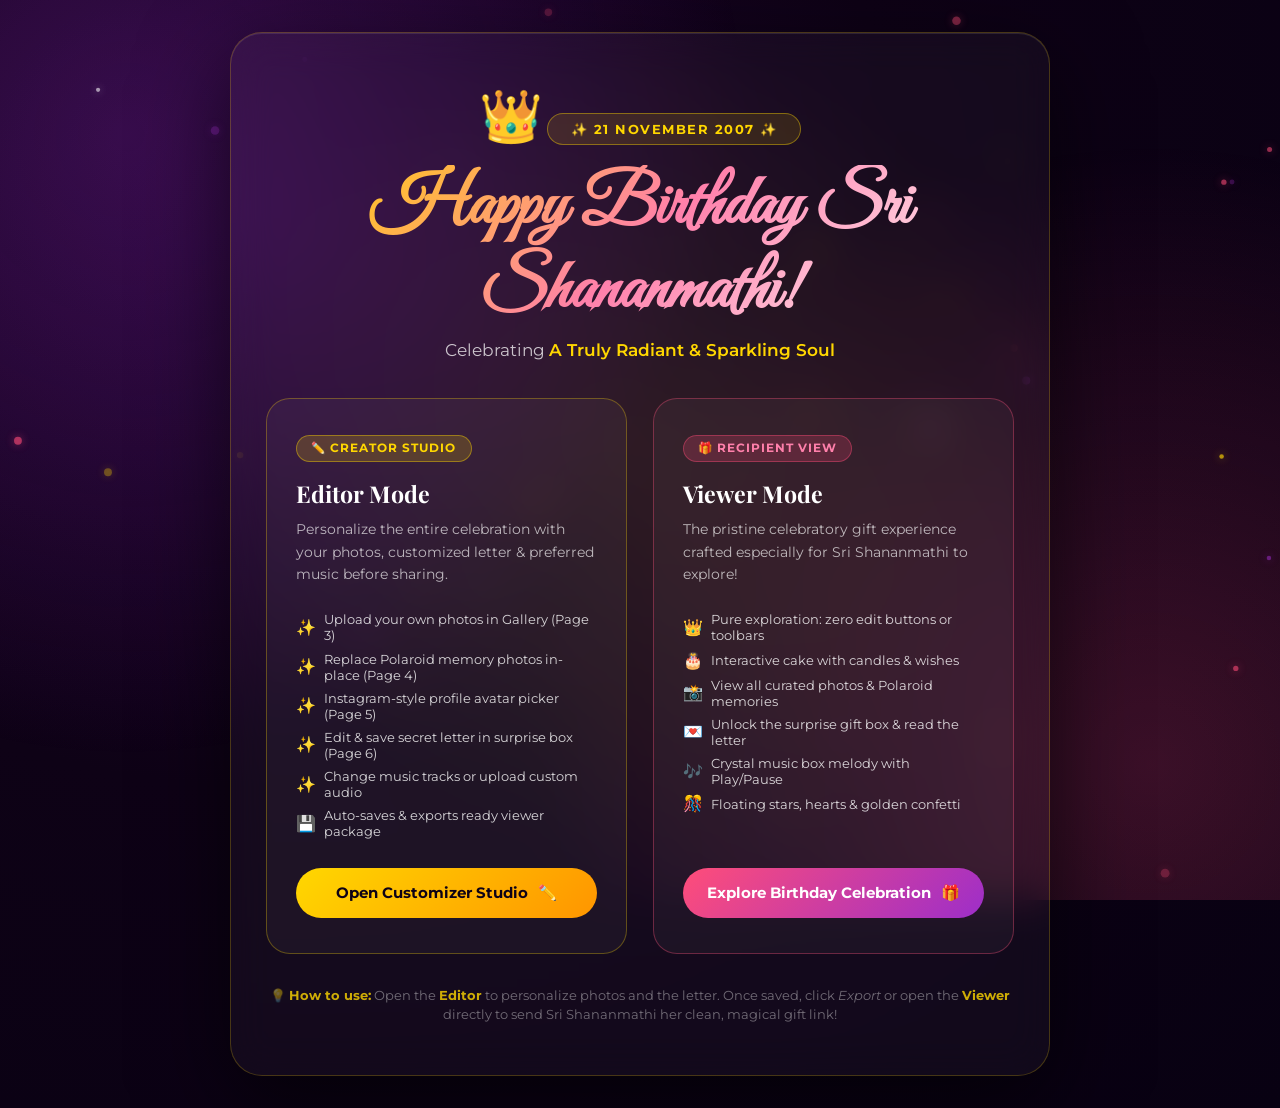
==== commit 9f9edddd: "Add dual format: Customization Editor and clean Explorer Viewer with data export" ====
--- a/index.html
+++ b/index.html
@@ -3,760 +3,439 @@
 <head>
   <meta charset="UTF-8">
   <meta name="viewport" content="width=device-width, initial-scale=1.0">
-  <title>Happy Birthday Sri Shananmathi! ✨ Royal Birthday Celebration</title>
-  <meta name="description" content="A luxurious, heartfelt birthday wishing website celebrating Sri Shananmathi, born on 21 November 2007.">
+  <title>Happy Birthday Sri Shananmathi! ✨ Royal Celebration Hub</title>
+  <meta name="description" content="A royal birthday celebration for Sri Shananmathi, born 21 November 2007. Choose between Customization Editor and Explorer Viewer.">
   
-  <!-- Favicon Icon -->
   <link rel="icon" href="images/cake.svg" type="image/svg+xml">
+  <link rel="preconnect" href="https://fonts.googleapis.com">
+  <link rel="preconnect" href="https://fonts.gstatic.com" crossorigin>
+  <link href="https://fonts.googleapis.com/css2?family=Dancing+Script:wght@700&family=Great+Vibes&family=Montserrat:wght@400;500;600;700&family=Playfair+Display:ital,wght@0,600;0,700;1,400&display=swap" rel="stylesheet">
   
-  <!-- Common Stylesheet -->
-  <link rel="stylesheet" href="style.css">
+  <style>
+    *, *::before, *::after {
+      box-sizing: border-box;
+      margin: 0;
+      padding: 0;
+    }
+
+    body {
+      min-height: 100vh;
+      background: radial-gradient(ellipse at 20% 20%, #200430 0%, #0e0216 45%, #080112 100%);
+      font-family: 'Montserrat', sans-serif;
+      color: #fff;
+      display: flex;
+      flex-direction: column;
+      align-items: center;
+      justify-content: center;
+      padding: 2rem 1.5rem;
+      position: relative;
+      overflow-x: hidden;
+    }
+
+    /* Ambient Glow Circles */
+    .ambient-glow {
+      position: fixed;
+      inset: 0;
+      pointer-events: none;
+      z-index: 0;
+      background: 
+        radial-gradient(circle at 10% 15%, rgba(157, 46, 201, 0.22) 0%, transparent 45%),
+        radial-gradient(circle at 90% 85%, rgba(255, 77, 121, 0.2) 0%, transparent 45%),
+        radial-gradient(circle at 50% 50%, rgba(255, 215, 0, 0.08) 0%, transparent 55%);
+    }
+
+    /* Particle Canvas */
+    #portal-particles {
+      position: fixed;
+      inset: 0;
+      pointer-events: none;
+      z-index: 1;
+    }
+
+    /* Main Container Card */
+    .portal-card {
+      position: relative;
+      z-index: 2;
+      max-width: 820px;
+      width: 100%;
+      background: rgba(255, 255, 255, 0.035);
+      border: 1px solid rgba(255, 215, 0, 0.22);
+      border-radius: 32px;
+      padding: 3.2rem 2.2rem;
+      backdrop-filter: blur(20px);
+      box-shadow: 0 30px 90px rgba(0, 0, 0, 0.6), inset 0 1px 0 rgba(255, 255, 255, 0.1);
+      text-align: center;
+      animation: fadeIn 0.9s cubic-bezier(0.16, 1, 0.3, 1) forwards;
+    }
+
+    @keyframes fadeIn {
+      from { opacity: 0; transform: translateY(30px); }
+      to { opacity: 1; transform: translateY(0); }
+    }
+
+    /* Crown and Badge */
+    .crown-icon {
+      font-size: 3.2rem;
+      margin-bottom: 0.8rem;
+      display: inline-block;
+      animation: crownSway 3.5s ease-in-out infinite;
+    }
+
+    @keyframes crownSway {
+      0%, 100% { transform: translateY(0) rotate(-4deg); }
+      50% { transform: translateY(-8px) rotate(4deg); }
+    }
+
+    .dob-pill {
+      display: inline-flex;
+      align-items: center;
+      gap: 0.5rem;
+      padding: 0.45rem 1.4rem;
+      border-radius: 50px;
+      background: rgba(255, 215, 0, 0.12);
+      border: 1px solid rgba(255, 215, 0, 0.4);
+      color: #ffd700;
+      font-size: 0.82rem;
+      font-weight: 700;
+      letter-spacing: 1.5px;
+      text-transform: uppercase;
+      margin-bottom: 1.2rem;
+    }
+
+    /* Titles */
+    h1 {
+      font-family: 'Great Vibes', cursive;
+      font-size: clamp(2.6rem, 7vw, 4.4rem);
+      background: linear-gradient(135deg, #ffd700 0%, #ff80ab 50%, #ffffff 100%);
+      -webkit-background-clip: text;
+      -webkit-text-fill-color: transparent;
+      background-clip: text;
+      line-height: 1.2;
+      margin-bottom: 0.4rem;
+    }
+
+    .tagline {
+      font-size: 1.05rem;
+      color: rgba(255, 255, 255, 0.75);
+      font-weight: 400;
+      margin-bottom: 2.2rem;
+    }
+
+    .tagline span {
+      color: #ffd700;
+      font-weight: 600;
+    }
+
+    /* Mode Selection Grid */
+    .modes-grid {
+      display: grid;
+      grid-template-columns: repeat(auto-fit, minmax(280px, 1fr));
+      gap: 1.6rem;
+      margin: 2.4rem 0 2rem;
+      text-align: left;
+    }
+
+    .mode-box {
+      background: rgba(255, 255, 255, 0.04);
+      border: 1px solid rgba(255, 255, 255, 0.12);
+      border-radius: 24px;
+      padding: 2.2rem 1.8rem;
+      display: flex;
+      flex-direction: column;
+      justify-content: space-between;
+      position: relative;
+      transition: all 0.4s cubic-bezier(0.16, 1, 0.3, 1);
+      overflow: hidden;
+      text-decoration: none;
+      color: inherit;
+    }
+
+    .mode-box::before {
+      content: '';
+      position: absolute;
+      inset: 0;
+      opacity: 0;
+      transition: opacity 0.4s ease;
+      z-index: 0;
+    }
+
+    /* Editor Box */
+    .mode-box.editor-mode {
+      border-color: rgba(255, 215, 0, 0.3);
+    }
+    .mode-box.editor-mode::before {
+      background: radial-gradient(circle at top left, rgba(255, 215, 0, 0.15), transparent 70%);
+    }
+    .mode-box.editor-mode:hover {
+      border-color: #ffd700;
+      transform: translateY(-6px);
+      box-shadow: 0 16px 40px rgba(255, 215, 0, 0.25);
+    }
+    .mode-box.editor-mode:hover::before {
+      opacity: 1;
+    }
+
+    /* Viewer Box */
+    .mode-box.viewer-mode {
+      border-color: rgba(255, 77, 121, 0.35);
+    }
+    .mode-box.viewer-mode::before {
+      background: radial-gradient(circle at top right, rgba(255, 77, 121, 0.2), rgba(157, 46, 201, 0.15), transparent 70%);
+    }
+    .mode-box.viewer-mode:hover {
+      border-color: #ff4d79;
+      transform: translateY(-6px);
+      box-shadow: 0 16px 40px rgba(255, 77, 121, 0.28);
+    }
+    .mode-box.viewer-mode:hover::before {
+      opacity: 1;
+    }
+
+    .mode-content {
+      position: relative;
+      z-index: 1;
+    }
+
+    .mode-badge {
+      display: inline-block;
+      padding: 0.35rem 0.9rem;
+      border-radius: 20px;
+      font-size: 0.72rem;
+      font-weight: 700;
+      letter-spacing: 1px;
+      text-transform: uppercase;
+      margin-bottom: 1rem;
+    }
+
+    .mode-box.editor-mode .mode-badge {
+      background: rgba(255, 215, 0, 0.18);
+      color: #ffd700;
+      border: 1px solid rgba(255, 215, 0, 0.4);
+    }
+
+    .mode-box.viewer-mode .mode-badge {
+      background: rgba(255, 77, 121, 0.2);
+      color: #ff80ab;
+      border: 1px solid rgba(255, 77, 121, 0.4);
+    }
+
+    .mode-title {
+      font-family: 'Playfair Display', serif;
+      font-size: 1.45rem;
+      font-weight: 700;
+      margin-bottom: 0.6rem;
+      display: flex;
+      align-items: center;
+      gap: 0.6rem;
+    }
+
+    .mode-desc {
+      font-size: 0.88rem;
+      color: rgba(255, 255, 255, 0.68);
+      line-height: 1.6;
+      margin-bottom: 1.6rem;
+    }
+
+    .feature-list {
+      list-style: none;
+      margin-bottom: 1.8rem;
+    }
+
+    .feature-list li {
+      font-size: 0.82rem;
+      color: rgba(255, 255, 255, 0.82);
+      margin-bottom: 0.45rem;
+      display: flex;
+      align-items: center;
+      gap: 0.5rem;
+    }
+
+    .feature-list li span.bullet {
+      color: #ffd700;
+      font-size: 1rem;
+    }
+
+    /* Buttons inside cards */
+    .mode-action-btn {
+      position: relative;
+      z-index: 1;
+      width: 100%;
+      padding: 0.95rem 1.5rem;
+      border-radius: 50px;
+      border: none;
+      font-family: 'Montserrat', sans-serif;
+      font-weight: 700;
+      font-size: 0.95rem;
+      cursor: pointer;
+      display: flex;
+      align-items: center;
+      justify-content: center;
+      gap: 0.6rem;
+      transition: all 0.3s ease;
+    }
+
+    .btn-editor {
+      background: linear-gradient(135deg, #ffd700, #ff9500);
+      color: #0e0216;
+    }
+    .btn-editor:hover {
+      box-shadow: 0 6px 20px rgba(255, 215, 0, 0.45);
+    }
+
+    .btn-viewer {
+      background: linear-gradient(135deg, #ff4d79, #9d2ec9);
+      color: #fff;
+    }
+    .btn-viewer:hover {
+      box-shadow: 0 6px 20px rgba(255, 77, 121, 0.45);
+    }
+
+    /* Footer Note */
+    .portal-footer {
+      margin-top: 1.4rem;
+      font-size: 0.8rem;
+      color: rgba(255, 255, 255, 0.4);
+      line-height: 1.5;
+    }
+
+    .portal-footer strong {
+      color: rgba(255, 215, 0, 0.8);
+    }
+
+    @media (max-width: 600px) {
+      .portal-card {
+        padding: 2.2rem 1.4rem;
+      }
+      .modes-grid {
+        grid-template-columns: 1fr;
+      }
+    }
+  </style>
 </head>
 <body>
 
-  <!-- Ambient Glowing Background Gradient -->
-  <div class="ambient-background"></div>
-
-  <!-- Interactive Floating Background Particles Canvas -->
-  <canvas id="particle-canvas"></canvas>
-
-  <!-- Celebratory Confetti Cannon Canvas -->
-  <canvas id="confetti-canvas"></canvas>
-
-  <!-- ===================================================================
-       NAVIGATION BAR
-       =================================================================== -->
-  <header class="navbar" role="banner">
-    <a href="#home" class="nav-brand" aria-label="Sri Shananmathi Home">
-      <span class="tiara-icon">👑</span>
-      <span>Sri Shananmathi</span>
-    </a>
-
-    <!-- Desktop & Mobile Navigation Links -->
-    <ul class="nav-menu" id="nav-menu" role="navigation">
-      <li><a href="#home" class="nav-link active">Home</a></li>
-      <li><a href="#wishes" class="nav-link">Wishes</a></li>
-      <li><a href="#gallery" class="nav-link">Gallery</a></li>
-      <li><a href="#memories" class="nav-link">Memories</a></li>
-      <li><a href="#about" class="nav-link">About</a></li>
-      <li><a href="#surprise" class="nav-link">Surprise</a></li>
-    </ul>
-
-    <!-- Navigation Action Controls (Music, Change Music & Mobile Menu) -->
-    <div class="nav-actions">
-      <button class="music-btn" id="music-toggle-btn" aria-label="Toggle Birthday Music">
-        <div class="music-equalizer">
-          <span></span><span></span><span></span>
+  <div class="ambient-glow"></div>
+  <canvas id="portal-particles"></canvas>
+
+  <main class="portal-card">
+    <div class="crown-icon">👑</div>
+    <div class="dob-pill">
+      <span>✨ 21 November 2007 ✨</span>
+    </div>
+
+    <h1>Happy Birthday Sri Shananmathi!</h1>
+    <p class="tagline">Celebrating <span>A Truly Radiant & Sparkling Soul</span></p>
+
+    <div class="modes-grid">
+      <!-- 1. Customizer / Editor Mode -->
+      <a href="editor/index.html" class="mode-box editor-mode">
+        <div class="mode-content">
+          <span class="mode-badge">✏️ Creator Studio</span>
+          <h2 class="mode-title">
+            <span>Editor Mode</span>
+          </h2>
+          <p class="mode-desc">
+            Personalize the entire celebration with your photos, customized letter &amp; preferred music before sharing.
+          </p>
+          <ul class="feature-list">
+            <li><span class="bullet">✨</span> Upload your own photos in Gallery (Page 3)</li>
+            <li><span class="bullet">✨</span> Replace Polaroid memory photos in-place (Page 4)</li>
+            <li><span class="bullet">✨</span> Instagram-style profile avatar picker (Page 5)</li>
+            <li><span class="bullet">✨</span> Edit &amp; save secret letter in surprise box (Page 6)</li>
+            <li><span class="bullet">✨</span> Change music tracks or upload custom audio</li>
+            <li><span class="bullet">💾</span> Auto-saves &amp; exports ready viewer package</li>
+          </ul>
         </div>
-        <span class="music-label">Play Music</span>
-      </button>
-
-      <button class="music-change-btn" id="music-change-btn" title="Change song or upload your own audio">
-        <span>Change Music</span>
-        <span>🎵</span>
-      </button>
-
-      <button class="menu-toggle" id="menu-toggle" aria-label="Toggle Navigation Menu">
-        ☰
-      </button>
-    </div>
-  </header>
-
-  <!-- ===================================================================
-       MAIN CONTAINER (6 FULLSCREEN SECTIONS - MANUAL NAVIGATION)
-       =================================================================== -->
-  <main class="presentation-container" role="main">
-
-    <!-- ---------------------------------------------------------------
-         PAGE 1: HOME
-         --------------------------------------------------------------- -->
-    <section id="home" class="page-section active" aria-labelledby="home-heading">
-      <div class="home-content">
-        <!-- Date of Birth Glowing Badge -->
-        <div class="dob-badge">
-          <span>✨</span>
-          <span>Date of Birth: 21 November 2007</span>
-          <span>✨</span>
+        <button class="mode-action-btn btn-editor" tabindex="-1">
+          <span>Open Customizer Studio</span>
+          <span>✏️</span>
+        </button>
+      </a>
+
+      <!-- 2. Consumer / Viewer Mode -->
+      <a href="viewer/index.html" class="mode-box viewer-mode">
+        <div class="mode-content">
+          <span class="mode-badge">🎁 Recipient View</span>
+          <h2 class="mode-title">
+            <span>Viewer Mode</span>
+          </h2>
+          <p class="mode-desc">
+            The pristine celebratory gift experience crafted especially for Sri Shananmathi to explore!
+          </p>
+          <ul class="feature-list">
+            <li><span class="bullet">👑</span> Pure exploration: zero edit buttons or toolbars</li>
+            <li><span class="bullet">🎂</span> Interactive cake with candles &amp; wishes</li>
+            <li><span class="bullet">📸</span> View all curated photos &amp; Polaroid memories</li>
+            <li><span class="bullet">💌</span> Unlock the surprise gift box &amp; read the letter</li>
+            <li><span class="bullet">🎶</span> Crystal music box melody with Play/Pause</li>
+            <li><span class="bullet">🎊</span> Floating stars, hearts &amp; golden confetti</li>
+          </ul>
         </div>
-
-        <!-- Main Birthday Heading -->
-        <h1 id="home-heading" class="cursive-title hero-birthday-title">
-          Happy Birthday Sri Shananmathi!
-        </h1>
-
-        <p class="section-subtitle">
-          Celebrating <span>A Truly Radiant & Beautiful Soul</span>
-        </p>
-
-        <!-- Visual Centerpiece: Birthday Cake, Candles, Balloons, Flowers & Gift -->
-        <div class="hero-visual-wrapper">
-          <img src="images/balloons.svg" alt="Dreamy Balloons" class="floating-home-balloons">
-          <img src="images/flowers.svg" alt="Opulent Rose Bouquet" class="floating-home-flowers">
-          
-          <img src="images/cake.svg" 
-               alt="Sri Shananmathi's Birthday Cake with Candles" 
-               class="hero-cake-img" 
-               id="hero-cake-interactive" 
-               title="Click to blow out candles and make a birthday wish!">
-               
-          <div class="cake-click-hint" id="cake-hint-text">
-            🎂 Click the cake to make a wish & blow candles!
-          </div>
-        </div>
-
-        <!-- Warm Welcome Birthday Message -->
-        <div class="welcome-message-box">
-          <p>
-            Welcome to a magical realm curated especially to celebrate <strong>YOU</strong>, Sri Shananmathi! 
-            May your special day sparkle with boundless laughter, infinite joy, and every dream your beautiful 
-            heart cherishes. Click the buttons below or navigate at your own pace!
-          </p>
-        </div>
-
-        <!-- Action Call to Explore -->
-        <div class="cta-btn-group">
-          <a href="#wishes" class="cta-btn gold" id="explore-btn">
-            <span>Next: Read Wishes</span>
-            <span>▶</span>
-          </a>
-          <a href="#surprise" class="cta-btn secondary">
-            <span>Jump to Surprise Gift</span>
-            <span>🎁</span>
-          </a>
-        </div>
-      </div>
-    </section>
-
-    <!-- ---------------------------------------------------------------
-         PAGE 2: BIRTHDAY WISHES
-         --------------------------------------------------------------- -->
-    <section id="wishes" class="page-section" aria-labelledby="wishes-heading">
-      <h2 id="wishes-heading" class="cursive-title">Heartfelt Birthday Wishes</h2>
-      <p class="section-subtitle">Golden blessings crafted for <span>Sri Shananmathi</span></p>
-
-      <div class="wishes-grid">
-        <!-- Card 1: Happiness -->
-        <article class="wish-card">
-          <div class="wish-icon-box">💖</div>
-          <h3>Happiness & Sunshine</h3>
-          <p>
-            May every single second of your year ahead be wrapped in warm sunshine, pure genuine smiles, 
-            and laughter that echoes straight from the soul. May sorrow never find your doorstep.
-          </p>
-          <div class="wish-card-footer">
-            <span>Boundless Joy</span>
-            <span>✨ Always & Forever</span>
-          </div>
-        </article>
-
-        <!-- Card 2: Success -->
-        <article class="wish-card">
-          <div class="wish-icon-box">⭐</div>
-          <h3>Success & Brilliance</h3>
-          <p>
-            May your extraordinary intellect and talents shine like constellations in the night sky, 
-            opening golden doors to triumph and bringing fulfillment to every ambition you pursue.
-          </p>
-          <div class="wish-card-footer">
-            <span>Golden Milestones</span>
-            <span>🌟 Shine Bright</span>
-          </div>
-        </article>
-
-        <!-- Card 3: Dreams -->
-        <article class="wish-card">
-          <div class="wish-icon-box">🪄</div>
-          <h3>Dreams & Magic</h3>
-          <p>
-            Never stop believing in the breathtaking magic of your dreams. May you soar to heights unimagined 
-            and find that reality becomes even sweeter than your fondest imaginations.
-          </p>
-          <div class="wish-card-footer">
-            <span>Limitless Wonder</span>
-            <span>🌙 Reach High</span>
-          </div>
-        </article>
-
-        <!-- Card 4: Health & Harmony -->
-        <article class="wish-card">
-          <div class="wish-icon-box">🌸</div>
-          <h3>Health & Serenity</h3>
-          <p>
-            Wishing you vibrant health, glowing vitality, inner tranquility, and serene peace in mind, body, 
-            and spirit through every season of your life.
-          </p>
-          <div class="wish-card-footer">
-            <span>Inner Harmony</span>
-            <span>🌺 Blooming Grace</span>
-          </div>
-        </article>
-
-        <!-- Card 5: Blessings & Love -->
-        <article class="wish-card">
-          <div class="wish-icon-box">🎁</div>
-          <h3>Divine Blessings & Love</h3>
-          <p>
-            May divine grace, protection, warm companionship, and unconditional affection accompany you on 
-            every step of your journey. You are deeply cherished by all who know you.
-          </p>
-          <div class="wish-card-footer">
-            <span>Heartfelt Love</span>
-            <span>🕊️ Sacred Blessings</span>
-          </div>
-        </article>
-
-        <!-- Card 6: Eternal Radiance -->
-        <article class="wish-card">
-          <div class="wish-icon-box">👑</div>
-          <h3>Eternal Radiance</h3>
-          <p>
-            Continue to be the kind, compassionate, radiant, and inspiring young woman you are today. The world 
-            is undeniably a brighter, more wonderful place with you in it!
-          </p>
-          <div class="wish-card-footer">
-            <span>True Royalty</span>
-            <span>💎 Queen of Hearts</span>
-          </div>
-        </article>
-      </div>
-
-      <div class="cta-btn-group" style="margin-top: 2.5rem;">
-        <a href="#gallery" class="cta-btn gold">
-          <span>Next: View Photo Gallery</span>
-          <span>▶</span>
-        </a>
-      </div>
-    </section>
-
-    <!-- ---------------------------------------------------------------
-         PAGE 3: PHOTO GALLERY (WITH UNIVERSAL PHOTO UPLOADER)
-         --------------------------------------------------------------- -->
-    <section id="gallery" class="page-section" aria-labelledby="gallery-heading">
-      <h2 id="gallery-heading" class="cursive-title">Celebration Photo Gallery</h2>
-      <p class="section-subtitle">Moments of splendor, flowers, cakes & <span>golden memories</span></p>
-
-      <!-- Gallery Controls: Upload your own photos in any format -->
-      <div class="gallery-controls-bar">
-        <div class="gallery-controls-text">
-          <span>📸</span>
-          <span>Add your own photos (Supports JPG, PNG, WEBP, GIF, SVG, etc.)</span>
-        </div>
-        <div>
-          <input type="file" id="gallery-file-input" accept="image/*" multiple style="display:none;">
-          <button class="upload-photo-btn" id="upload-gallery-photo-btn">
-            <span>➕ Upload Photos</span>
-          </button>
-        </div>
-      </div>
-
-      <div class="gallery-grid">
-        <!-- Gallery 1: Cake -->
-        <div class="gallery-item" data-title="The Royal Birthday Cake" data-subtitle="Lavish purple, pink and gold layers crowned with glowing candles">
-          <img src="images/cake.svg" alt="Birthday Cake">
-          <div class="gallery-overlay">
-            <h4>Royal Birthday Cake</h4>
-            <p>Golden candles & purple floral tiers</p>
-          </div>
-        </div>
-
-        <!-- Gallery 2: Flowers -->
-        <div class="gallery-item" data-title="Opulent Bouquet of Roses" data-subtitle="Velvet roses, golden sprigs and sweet fragrance for Sri Shananmathi">
-          <img src="images/flowers.svg" alt="Velvet Rose Bouquet">
-          <div class="gallery-overlay">
-            <h4>Bouquet of Velvet Roses</h4>
-            <p>Blush pink, violet & gold ribbon</p>
-          </div>
-        </div>
-
-        <!-- Gallery 3: Balloons -->
-        <div class="gallery-item" data-title="Celebration Balloon Flight" data-subtitle="Shimmering metallic gold, violet and rose balloons soaring high">
-          <img src="images/balloons.svg" alt="Celebration Balloons">
-          <div class="gallery-overlay">
-            <h4>Joyful Balloon Skies</h4>
-            <p>Floating wishes into the heavens</p>
-          </div>
-        </div>
-
-        <!-- Gallery 4: Sunset -->
-        <div class="gallery-item" data-title="Dreamy Twilight Sunset" data-subtitle="Golden dusk reflections, serenity and starry purple skies">
-          <img src="images/sunset.svg" alt="Dreamy Twilight Sunset">
-          <div class="gallery-overlay">
-            <h4>Dreamy Sunset Glow</h4>
-            <p>Serene twilight over calm waters</p>
-          </div>
-        </div>
-
-        <!-- Gallery 5: Celebration Toast -->
-        <div class="gallery-item" data-title="Midnight Birthday Cheers" data-subtitle="Sparkling glasses, golden confetti showers and festive joy">
-          <img src="images/celebration.svg" alt="Sparkling Celebration Toast">
-          <div class="gallery-overlay">
-            <h4>Sparkling Cheers</h4>
-            <p>Raise a toast to 21 November 2007</p>
-          </div>
-        </div>
-
-        <!-- Gallery 6: Royal Avatar -->
-        <div class="gallery-item" data-title="Portrait of Grace" data-subtitle="Crowned with stars and surrounded by a radiant golden halo">
-          <img src="images/profile-avatar.svg" alt="Portrait of Sri Shananmathi">
-          <div class="gallery-overlay">
-            <h4>Radiant Tiara & Halo</h4>
-            <p>Elegance and royal birthday charm</p>
-          </div>
-        </div>
-      </div>
-
-      <div class="cta-btn-group" style="margin-top: 2.5rem;">
-        <a href="#memories" class="cta-btn gold">
-          <span>Next: View Polaroid Memories</span>
-          <span>▶</span>
-        </a>
-      </div>
-    </section>
-
-    <!-- ---------------------------------------------------------------
-         PAGE 4: MEMORIES (POLAROID FRAMES WITH IN-PLACE PHOTO CUSTOMIZATION)
-         --------------------------------------------------------------- -->
-    <section id="memories" class="page-section" aria-labelledby="memories-heading">
-      <h2 id="memories-heading" class="cursive-title">Treasured Memories</h2>
-      <p class="section-subtitle">Polaroid snapshots of love, wonder & <span>priceless smiles</span></p>
-
-      <!-- Memories Controls: Upload photos -->
-      <div class="gallery-controls-bar">
-        <div class="gallery-controls-text">
-          <span>💡</span>
-          <span><strong>Click on any photo frame below to add your own photo</strong> (The text stays unchanged!)</span>
-        </div>
-        <div>
-          <input type="file" id="memory-file-input" accept="image/*" multiple style="display:none;">
-          <button class="upload-photo-btn" id="upload-memory-photo-btn">
-            <span>➕ Add New Memory Card</span>
-          </button>
-        </div>
-      </div>
-
-      <div class="memories-container">
-        <div class="polaroid-grid">
-          <!-- Memory 1: The Brightest Smile -->
-          <div class="polaroid-card">
-            <div class="polaroid-photo-frame" title="Click to customize photo (Text stays unchanged)">
-              <img src="images/memory-1.svg" alt="The Brightest Smile" id="memory-img-1">
-              <div class="polaroid-change-overlay">
-                <span>📷 Click to Change Photo</span>
-              </div>
-            </div>
-            <div class="polaroid-caption">
-              <h4>The Brightest Smile</h4>
-              <p>Laughter that turns ordinary moments into pure gold.</p>
-            </div>
-          </div>
-
-          <!-- Memory 2: Chasing Stars -->
-          <div class="polaroid-card">
-            <div class="polaroid-photo-frame" title="Click to customize photo (Text stays unchanged)">
-              <img src="images/memory-2.svg" alt="Chasing Stars" id="memory-img-2">
-              <div class="polaroid-change-overlay">
-                <span>📷 Click to Change Photo</span>
-              </div>
-            </div>
-            <div class="polaroid-caption">
-              <h4>Chasing Stars</h4>
-              <p>Looking up at constellations and dreaming boundless dreams.</p>
-            </div>
-          </div>
-
-          <!-- Memory 3: Joyful Journeys -->
-          <div class="polaroid-card">
-            <div class="polaroid-photo-frame" title="Click to customize photo (Text stays unchanged)">
-              <img src="images/memory-3.svg" alt="Joyful Journeys" id="memory-img-3">
-              <div class="polaroid-change-overlay">
-                <span>📷 Click to Change Photo</span>
-              </div>
-            </div>
-            <div class="polaroid-caption">
-              <h4>Joyful Journeys</h4>
-              <p>Every step filled with wonder, curiosity, and fun.</p>
-            </div>
-          </div>
-
-          <!-- Memory 4: Moments of Magic -->
-          <div class="polaroid-card">
-            <div class="polaroid-photo-frame" title="Click to customize photo (Text stays unchanged)">
-              <img src="images/memory-4.svg" alt="Moments of Magic" id="memory-img-4">
-              <div class="polaroid-change-overlay">
-                <span>📷 Click to Change Photo</span>
-              </div>
-            </div>
-            <div class="polaroid-caption">
-              <h4>Moments of Magic</h4>
-              <p>Cozy conversations, warm hugs, and sweet serenity.</p>
-            </div>
-          </div>
-
-          <!-- Memory 5: Radiant & Bold -->
-          <div class="polaroid-card">
-            <div class="polaroid-photo-frame" title="Click to customize photo (Text stays unchanged)">
-              <img src="images/memory-5.svg" alt="Radiant & Bold" id="memory-img-5">
-              <div class="polaroid-change-overlay">
-                <span>📷 Click to Change Photo</span>
-              </div>
-            </div>
-            <div class="polaroid-caption">
-              <h4>Radiant & Bold</h4>
-              <p>Walking with grace, poise, courage and infinite confidence.</p>
-            </div>
-          </div>
-
-          <!-- Memory 6: Endless Love -->
-          <div class="polaroid-card">
-            <div class="polaroid-photo-frame" title="Click to customize photo (Text stays unchanged)">
-              <img src="images/memory-6.svg" alt="Endless Love" id="memory-img-6">
-              <div class="polaroid-change-overlay">
-                <span>📷 Click to Change Photo</span>
-              </div>
-            </div>
-            <div class="polaroid-caption">
-              <h4>Endless Love</h4>
-              <p>Surrounded by warmth, cherished friendships, and adoration.</p>
-            </div>
-          </div>
-
-          <!-- Upload Polaroid Card -->
-          <div class="polaroid-card add-memory-card" id="add-memory-card" title="Click to upload an additional memory photo!">
-            <div class="polaroid-photo-frame add-photo-placeholder">
-              <div class="add-photo-icon">📸 ➕</div>
-              <span>Click or Drag Photos Here</span>
-            </div>
-            <div class="polaroid-caption">
-              <h4>Add Your Memory</h4>
-              <p>Supports all image formats</p>
-            </div>
-          </div>
-        </div>
-      </div>
-
-      <div class="cta-btn-group" style="margin-top: 2.5rem;">
-        <a href="#about" class="cta-btn gold">
-          <span>Next: Read About Sri Shananmathi</span>
-          <span>▶</span>
-        </a>
-      </div>
-    </section>
-
-    <!-- ---------------------------------------------------------------
-         PAGE 5: ABOUT SRI SHANANMATHI (INSTAGRAM PROFILE AVATAR)
-         --------------------------------------------------------------- -->
-    <section id="about" class="page-section" aria-labelledby="about-heading">
-      <h2 id="about-heading" class="cursive-title">About Sri Shananmathi</h2>
-      <p class="section-subtitle">Celebrating the birthday queen • <span>21 November 2007</span></p>
-
-      <div class="about-wrapper">
-        <div class="profile-card">
-          <!-- Profile Avatar Column with Instagram-Style Story Ring -->
-          <div class="profile-avatar-col">
-            <div class="profile-avatar-wrapper" id="profile-avatar-trigger" title="Click to customize profile photo (like Instagram)">
-              <!-- Vibrant Instagram Story Gradient Ring -->
-              <div class="instagram-story-ring"></div>
-              
-              <!-- Crown on Top of Avatar -->
-              <div class="avatar-crown-badge">👑</div>
-
-              <!-- Profile Avatar Picture Frame -->
-              <div class="profile-avatar-frame">
-                <img src="images/profile-avatar.svg" alt="Sri Shananmathi Profile Portrait" id="profile-avatar-img">
-                <div class="avatar-hover-overlay">
-                  <span>📷 Change Photo</span>
-                </div>
-              </div>
-
-              <!-- Instagram Style Edit/Camera Badge -->
-              <div class="avatar-edit-badge" title="Upload new profile photo">
-                <span>📷</span>
-              </div>
-
-              <!-- Hidden File Input for Profile Photo -->
-              <input type="file" id="profile-photo-input" accept="image/*" style="display:none;">
-            </div>
-
-            <!-- Profile Photo Actions -->
-            <div class="profile-photo-actions">
-              <button class="avatar-action-btn" id="upload-profile-photo-btn">
-                <span>📷 Change Profile Photo</span>
-              </button>
-              <button class="avatar-action-btn secondary" id="reset-profile-photo-btn" style="display:none;">
-                <span>↺ Reset</span>
-              </button>
-            </div>
-
-            <div class="dob-badge" style="margin-bottom: 0;">
-              <span>👑 Birthday Queen</span>
-            </div>
-          </div>
-
-          <!-- Profile Details Column -->
-          <div class="profile-details-col">
-            <h3 class="profile-name">Sri Shananmathi</h3>
-            <div class="profile-title-tag">The Star of 21 November</div>
-
-            <!-- Profile Info Grid -->
-            <div class="profile-info-grid">
-              <div class="info-item">
-                <span class="info-item-icon">🎂</span>
-                <div class="info-item-text">
-                  <span class="info-item-label">Date of Birth</span>
-                  <span class="info-item-val">21 November 2007</span>
-                </div>
-              </div>
-
-              <div class="info-item">
-                <span class="info-item-icon">🎉</span>
-                <div class="info-item-text">
-                  <span class="info-item-label">Celebration Day</span>
-                  <span class="info-item-val">21 November</span>
-                </div>
-              </div>
-
-              <div class="info-item">
-                <span class="info-item-icon">♏</span>
-                <div class="info-item-text">
-                  <span class="info-item-label">Zodiac Sign</span>
-                  <span class="info-item-val">Scorpio (Passionate & Intuitive)</span>
-                </div>
-              </div>
-
-              <div class="info-item">
-                <span class="info-item-icon">💎</span>
-                <div class="info-item-text">
-                  <span class="info-item-label">Birth Gem</span>
-                  <span class="info-item-val">Golden Citrine & Topaz</span>
-                </div>
-              </div>
-            </div>
-
-            <!-- Profile Quote -->
-            <div class="profile-quote-box">
-              "She is clothed in strength and dignity, leaving a trail of glitter, kindness, 
-              and unforgettable laughter wherever she walks."
-            </div>
-          </div>
-        </div>
-      </div>
-
-      <div class="cta-btn-group" style="margin-top: 2.5rem;">
-        <a href="#surprise" class="cta-btn gold">
-          <span>Next: Unwrap The Surprise Gift</span>
-          <span>🎁</span>
-        </a>
-      </div>
-    </section>
-
-    <!-- ---------------------------------------------------------------
-         PAGE 6: SPECIAL SURPRISE
-         --------------------------------------------------------------- -->
-    <section id="surprise" class="page-section" aria-labelledby="surprise-heading">
-      <div class="surprise-content">
-        <div class="dob-badge">
-          <span>🎁 Exclusive Gift For Sri Shananmathi</span>
-        </div>
-
-        <h2 id="surprise-heading" class="cursive-title">A Special Surprise Awaits!</h2>
-        <p class="section-subtitle">Wrapped with royal purple ribbon, golden sparkles & <span>endless love</span></p>
-
-        <!-- 3D Interactive Animated Gift Box -->
-        <div class="gift-stage-wrapper">
-          <div class="surprise-glow-circle"></div>
-          <div class="interactive-gift-box" id="interactive-gift-box" title="Click to unlock your birthday surprise!">
-            <img src="images/giftbox.svg" alt="Animated Birthday Gift Box" class="gift-svg-img">
-          </div>
-        </div>
-
-        <!-- Open Surprise Button -->
-        <button class="open-surprise-btn" id="open-surprise-btn">
-          <span>Open Your Surprise</span>
+        <button class="mode-action-btn btn-viewer" tabindex="-1">
+          <span>Explore Birthday Celebration</span>
           <span>🎁</span>
         </button>
-
-        <div class="cta-btn-group" style="margin-top: 2.5rem;">
-          <a href="#home" class="cta-btn secondary">
-            <span>Return to Start (Home)</span>
-            <span>↺</span>
-          </a>
-        </div>
-      </div>
-    </section>
-
+      </a>
+    </div>
+
+    <p class="portal-footer">
+      💡 <strong>How to use:</strong> Open the <strong>Editor</strong> to personalize photos and the letter. Once saved, click <em>Export</em> or open the <strong>Viewer</strong> directly to send Sri Shananmathi her clean, magical gift link!
+    </p>
   </main>
 
-  <!-- ===================================================================
-       MANUAL NAVIGATION CONTROLLER BAR (BOTTOM DOCK)
-       =================================================================== -->
-  <footer class="presentation-controller" role="toolbar" aria-label="Page Navigation Controls">
-    <!-- Progress Indicator showing current section out of 6 -->
-    <div class="countdown-progress-track">
-      <div class="countdown-progress-bar" id="slide-progress-bar"></div>
-    </div>
-
-    <!-- Slide Information Indicators -->
-    <div class="ctrl-info">
-      <span class="slide-counter" id="slide-counter">01 / 06</span>
-      <span class="slide-title-label" id="slide-title-label">• Home</span>
-      <button class="autoplay-toggle-btn" id="autoplay-toggle-btn" title="Toggle automatic slideshow">
-        ▶ Auto-Play: OFF
-      </button>
-    </div>
-
-    <!-- Manual Navigation Buttons: Prev and Next -->
-    <div class="ctrl-buttons">
-      <button class="ctrl-btn" id="prev-btn" title="Previous Page (Left Arrow)">
-        <i style="font-style:normal;">◀</i>
-        <span>Previous</span>
-      </button>
-
-      <button class="ctrl-btn primary" id="next-btn" title="Next Page (Right Arrow)">
-        <span>Next Page</span>
-        <i style="font-style:normal;">▶</i>
-      </button>
-    </div>
-  </footer>
-
-  <!-- ===================================================================
-       PHOTO LIGHTBOX MODAL
-       =================================================================== -->
-  <div class="lightbox-modal" id="lightbox-modal" role="dialog" aria-modal="true" aria-label="Photo View">
-    <div class="lightbox-content-box">
-      <button class="lightbox-close-btn" id="lightbox-close" aria-label="Close Lightbox">✕</button>
-      <img src="" alt="" class="lightbox-img" id="lightbox-img">
-      <h3 class="lightbox-caption" id="lightbox-caption"></h3>
-      <p class="lightbox-subcaption" id="lightbox-subcaption"></p>
-    </div>
-  </div>
-
-  <!-- ===================================================================
-       SPECIAL SURPRISE REVEAL MODAL (USER-CUSTOMIZABLE BIRTHDAY LETTER)
-       =================================================================== -->
-  <div class="surprise-card-reveal" id="surprise-card-reveal" role="dialog" aria-modal="true" aria-label="Birthday Surprise Message">
-    <div class="royal-proclamation-card">
-      <button class="proclamation-close-btn" id="proclamation-close-btn" aria-label="Close Surprise Message">✕</button>
-      <div class="royal-crown-icon">👑</div>
-      
-      <!-- Letter Customization Toolbar -->
-      <div class="letter-toolbar">
-        <button class="letter-tool-btn edit" id="edit-letter-btn">
-          <span>✏️ Customize Letter</span>
-        </button>
-        <button class="letter-tool-btn save" id="save-letter-btn" style="display:none;">
-          <span>💾 Save Letter</span>
-        </button>
-        <button class="letter-tool-btn reset" id="reset-letter-btn" style="display:none;">
-          <span>↺ Reset Original</span>
-        </button>
-      </div>
-
-      <!-- Editing Hint (visible when edit mode is active) -->
-      <div class="letter-editing-hint" id="letter-editing-hint" style="display:none;">
-        ✍️ You can click and type anywhere to edit the letter text! Click "Save Letter" when done.
-      </div>
-
-      <!-- Customizable Letter Header / Greeting -->
-      <h3 class="proclamation-title" id="proclamation-greeting">Dearest Sri Shananmathi,</h3>
-      <div class="proclamation-date" id="proclamation-subtitle">A Special Message • 21 November 2007</div>
-
-      <!-- Customizable Letter Body -->
-      <div class="proclamation-message" id="proclamation-body">
-        <p>
-          On the extraordinary day of <strong>21 November 2007</strong>, a truly remarkable, 
-          compassionate, and sparkling soul was gifted to this world.
-        </p>
-        <br>
-        <p>
-          You bring warmth into every space you enter, your laughter is contagious, and your kindness 
-          leaves an indelible imprint on everyone blessed to know you. May this year shower you with 
-          unshakable happiness, remarkable achievements, radiant health, and friendships as true and pure 
-          as gold.
-        </p>
-        <br>
-        <p>
-          Always remember: You are capable of moving mountains, you are deeply cherished, and you deserve 
-          every beautiful blessing the universe has in store!
-        </p>
-      </div>
-
-      <!-- Customizable Sign-off -->
-      <div class="proclamation-signoff" id="proclamation-signoff">
-        Happy Birthday, Sri Shananmathi! 🎂✨💖
-      </div>
-
-      <div style="margin-top: 1.8rem;">
-        <button class="celebrate-again-btn" id="celebrate-again-btn">
-          <span>Shower More Confetti! 🎊</span>
-        </button>
-      </div>
-    </div>
-  </div>
-
-  <!-- ===================================================================
-       MUSIC STUDIO MODAL (CUSTOM MUSIC CHANGER)
-       =================================================================== -->
-  <div class="music-studio-modal" id="music-studio-modal" role="dialog" aria-modal="true" aria-label="Music Studio">
-    <div class="music-studio-card">
-      <button class="proclamation-close-btn" id="music-studio-close" aria-label="Close Music Studio">✕</button>
-      <h3>🎵 Birthday Music Studio</h3>
-      <p class="subtitle" id="current-song-label">Choose your favorite melody or upload any song of your choice!</p>
-
-      <!-- Custom Audio File Uploader -->
-      <input type="file" id="custom-audio-file-input" accept="audio/*" style="display:none;">
-      <div class="music-uploader-zone" id="audio-upload-dropzone">
-        <div class="upload-icon">🎧 ➕</div>
-        <span class="title">Upload Your Own Song</span>
-        <span class="desc">Supports MP3, WAV, M4A, OGG, AAC & all audio formats</span>
-      </div>
-
-      <!-- Built-in Melody Presets -->
-      <div class="track-presets-list">
-        <div class="track-preset-item active" data-preset="chimes">
-          <div class="track-name">
-            <span>🎶</span>
-            <span>Crystal Birthday Music Box</span>
-          </div>
-          <span class="track-badge">Chimes</span>
-        </div>
-
-        <div class="track-preset-item" data-preset="piano">
-          <div class="track-name">
-            <span>🎹</span>
-            <span>Sweet Piano Birthday Serenade</span>
-          </div>
-          <span class="track-badge">Piano</span>
-        </div>
-
-        <div class="track-preset-item" data-preset="harp">
-          <div class="track-name">
-            <span>✨</span>
-            <span>Enchanted Celestial Harp</span>
-          </div>
-          <span class="track-badge">Harp</span>
-        </div>
-
-        <div class="track-preset-item" data-preset="lullaby">
-          <div class="track-name">
-            <span>🌙</span>
-            <span>Gentle Lullaby Box</span>
-          </div>
-          <span class="track-badge">Soft</span>
-        </div>
-      </div>
-
-      <!-- Volume Slider -->
-      <div class="volume-control-box">
-        <label for="music-volume-slider">
-          <span>🔊</span>
-          <span>Volume</span>
-        </label>
-        <input type="range" id="music-volume-slider" class="volume-slider" min="0" max="1" step="0.05" value="0.8">
-      </div>
-    </div>
-  </div>
-
-  <!-- Common Script File -->
-  <script src="script.js"></script>
+  <script>
+    // Floating background particles
+    (function() {
+      const canvas = document.getElementById('portal-particles');
+      if (!canvas) return;
+      const ctx = canvas.getContext('2d');
+      let w = canvas.width = window.innerWidth;
+      let h = canvas.height = window.innerHeight;
+      window.addEventListener('resize', () => {
+        w = canvas.width = window.innerWidth;
+        h = canvas.height = window.innerHeight;
+      });
+
+      const particles = [];
+      const colors = ['rgba(255,215,0,', 'rgba(255,77,121,', 'rgba(157,46,201,', 'rgba(255,255,255,'];
+
+      class Dot {
+        constructor() {
+          this.reset(true);
+        }
+        reset(first) {
+          this.x = Math.random() * w;
+          this.y = first ? Math.random() * h : h + 15;
+          this.size = Math.random() * 3 + 1.5;
+          this.speedY = Math.random() * 0.6 + 0.2;
+          this.speedX = (Math.random() - 0.5) * 0.4;
+          this.color = colors[Math.floor(Math.random() * colors.length)];
+          this.alpha = Math.random() * 0.5 + 0.2;
+        }
+        update() {
+          this.y -= this.speedY;
+          this.x += this.speedX;
+          if (this.y < -20 || this.x < -20 || this.x > w + 20) this.reset(false);
+        }
+        draw() {
+          ctx.beginPath();
+          ctx.arc(this.x, this.y, this.size, 0, Math.PI * 2);
+          ctx.fillStyle = this.color + this.alpha + ')';
+          ctx.shadowColor = this.color + '0.7)';
+          ctx.shadowBlur = 8;
+          ctx.fill();
+        }
+      }
+
+      for (let i = 0; i < 40; i++) particles.push(new Dot());
+
+      function loop() {
+        ctx.clearRect(0, 0, w, h);
+        particles.forEach(p => { p.update(); p.draw(); });
+        requestAnimationFrame(loop);
+      }
+      loop();
+    })();
+  </script>
 </body>
 </html>
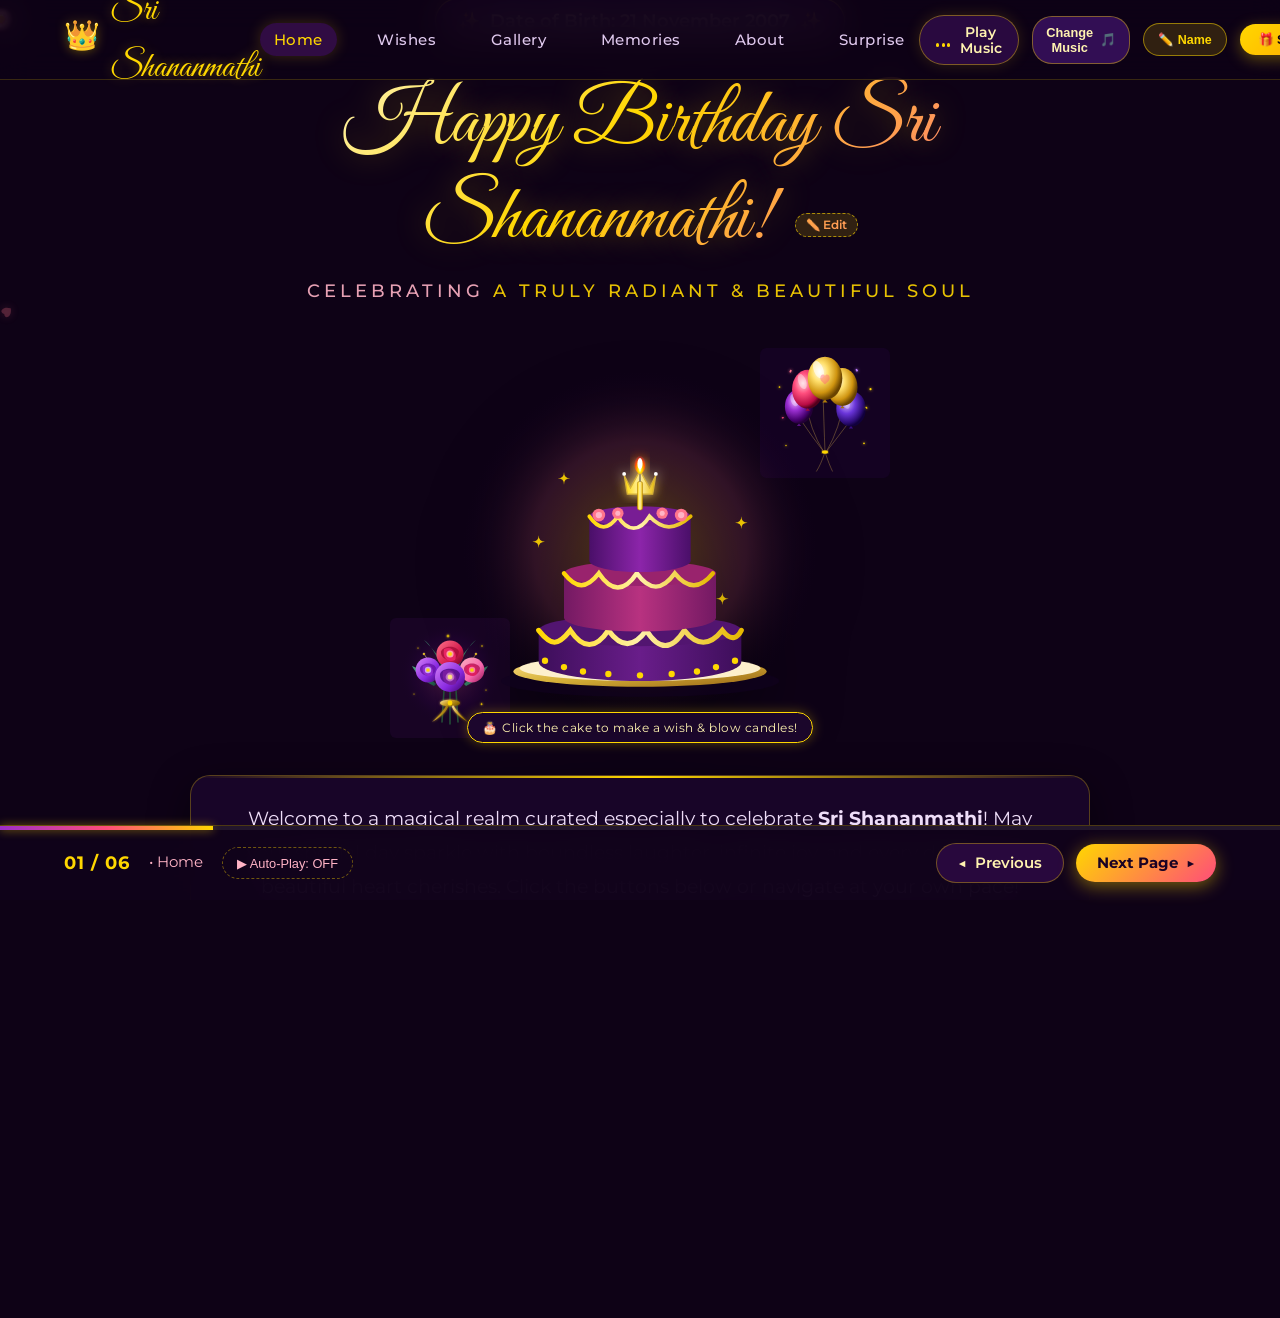
==== commit 38dfeeef: "feat: Add Name Customizer and unified single-link with Save & Share receiver mode" ====
--- a/index.html
+++ b/index.html
@@ -3,439 +3,844 @@
 <head>
   <meta charset="UTF-8">
   <meta name="viewport" content="width=device-width, initial-scale=1.0">
-  <title>Happy Birthday Sri Shananmathi! ✨ Royal Celebration Hub</title>
-  <meta name="description" content="A royal birthday celebration for Sri Shananmathi, born 21 November 2007. Choose between Customization Editor and Explorer Viewer.">
+  <title id="page-title">Happy Birthday Sri Shananmathi! ✨ Royal Birthday Celebration</title>
+  <meta name="description" content="A luxurious, heartfelt birthday celebration website for Sri Shananmathi, born on 21 November 2007.">
   
+  <!-- Favicon Icon -->
   <link rel="icon" href="images/cake.svg" type="image/svg+xml">
-  <link rel="preconnect" href="https://fonts.googleapis.com">
-  <link rel="preconnect" href="https://fonts.gstatic.com" crossorigin>
-  <link href="https://fonts.googleapis.com/css2?family=Dancing+Script:wght@700&family=Great+Vibes&family=Montserrat:wght@400;500;600;700&family=Playfair+Display:ital,wght@0,600;0,700;1,400&display=swap" rel="stylesheet">
   
-  <style>
-    *, *::before, *::after {
-      box-sizing: border-box;
-      margin: 0;
-      padding: 0;
-    }
-
-    body {
-      min-height: 100vh;
-      background: radial-gradient(ellipse at 20% 20%, #200430 0%, #0e0216 45%, #080112 100%);
-      font-family: 'Montserrat', sans-serif;
-      color: #fff;
-      display: flex;
-      flex-direction: column;
-      align-items: center;
-      justify-content: center;
-      padding: 2rem 1.5rem;
-      position: relative;
-      overflow-x: hidden;
-    }
-
-    /* Ambient Glow Circles */
-    .ambient-glow {
-      position: fixed;
-      inset: 0;
-      pointer-events: none;
-      z-index: 0;
-      background: 
-        radial-gradient(circle at 10% 15%, rgba(157, 46, 201, 0.22) 0%, transparent 45%),
-        radial-gradient(circle at 90% 85%, rgba(255, 77, 121, 0.2) 0%, transparent 45%),
-        radial-gradient(circle at 50% 50%, rgba(255, 215, 0, 0.08) 0%, transparent 55%);
-    }
-
-    /* Particle Canvas */
-    #portal-particles {
-      position: fixed;
-      inset: 0;
-      pointer-events: none;
-      z-index: 1;
-    }
-
-    /* Main Container Card */
-    .portal-card {
-      position: relative;
-      z-index: 2;
-      max-width: 820px;
-      width: 100%;
-      background: rgba(255, 255, 255, 0.035);
-      border: 1px solid rgba(255, 215, 0, 0.22);
-      border-radius: 32px;
-      padding: 3.2rem 2.2rem;
-      backdrop-filter: blur(20px);
-      box-shadow: 0 30px 90px rgba(0, 0, 0, 0.6), inset 0 1px 0 rgba(255, 255, 255, 0.1);
-      text-align: center;
-      animation: fadeIn 0.9s cubic-bezier(0.16, 1, 0.3, 1) forwards;
-    }
-
-    @keyframes fadeIn {
-      from { opacity: 0; transform: translateY(30px); }
-      to { opacity: 1; transform: translateY(0); }
-    }
-
-    /* Crown and Badge */
-    .crown-icon {
-      font-size: 3.2rem;
-      margin-bottom: 0.8rem;
-      display: inline-block;
-      animation: crownSway 3.5s ease-in-out infinite;
-    }
-
-    @keyframes crownSway {
-      0%, 100% { transform: translateY(0) rotate(-4deg); }
-      50% { transform: translateY(-8px) rotate(4deg); }
-    }
-
-    .dob-pill {
-      display: inline-flex;
-      align-items: center;
-      gap: 0.5rem;
-      padding: 0.45rem 1.4rem;
-      border-radius: 50px;
-      background: rgba(255, 215, 0, 0.12);
-      border: 1px solid rgba(255, 215, 0, 0.4);
-      color: #ffd700;
-      font-size: 0.82rem;
-      font-weight: 700;
-      letter-spacing: 1.5px;
-      text-transform: uppercase;
-      margin-bottom: 1.2rem;
-    }
-
-    /* Titles */
-    h1 {
-      font-family: 'Great Vibes', cursive;
-      font-size: clamp(2.6rem, 7vw, 4.4rem);
-      background: linear-gradient(135deg, #ffd700 0%, #ff80ab 50%, #ffffff 100%);
-      -webkit-background-clip: text;
-      -webkit-text-fill-color: transparent;
-      background-clip: text;
-      line-height: 1.2;
-      margin-bottom: 0.4rem;
-    }
-
-    .tagline {
-      font-size: 1.05rem;
-      color: rgba(255, 255, 255, 0.75);
-      font-weight: 400;
-      margin-bottom: 2.2rem;
-    }
-
-    .tagline span {
-      color: #ffd700;
-      font-weight: 600;
-    }
-
-    /* Mode Selection Grid */
-    .modes-grid {
-      display: grid;
-      grid-template-columns: repeat(auto-fit, minmax(280px, 1fr));
-      gap: 1.6rem;
-      margin: 2.4rem 0 2rem;
-      text-align: left;
-    }
-
-    .mode-box {
-      background: rgba(255, 255, 255, 0.04);
-      border: 1px solid rgba(255, 255, 255, 0.12);
-      border-radius: 24px;
-      padding: 2.2rem 1.8rem;
-      display: flex;
-      flex-direction: column;
-      justify-content: space-between;
-      position: relative;
-      transition: all 0.4s cubic-bezier(0.16, 1, 0.3, 1);
-      overflow: hidden;
-      text-decoration: none;
-      color: inherit;
-    }
-
-    .mode-box::before {
-      content: '';
-      position: absolute;
-      inset: 0;
-      opacity: 0;
-      transition: opacity 0.4s ease;
-      z-index: 0;
-    }
-
-    /* Editor Box */
-    .mode-box.editor-mode {
-      border-color: rgba(255, 215, 0, 0.3);
-    }
-    .mode-box.editor-mode::before {
-      background: radial-gradient(circle at top left, rgba(255, 215, 0, 0.15), transparent 70%);
-    }
-    .mode-box.editor-mode:hover {
-      border-color: #ffd700;
-      transform: translateY(-6px);
-      box-shadow: 0 16px 40px rgba(255, 215, 0, 0.25);
-    }
-    .mode-box.editor-mode:hover::before {
-      opacity: 1;
-    }
-
-    /* Viewer Box */
-    .mode-box.viewer-mode {
-      border-color: rgba(255, 77, 121, 0.35);
-    }
-    .mode-box.viewer-mode::before {
-      background: radial-gradient(circle at top right, rgba(255, 77, 121, 0.2), rgba(157, 46, 201, 0.15), transparent 70%);
-    }
-    .mode-box.viewer-mode:hover {
-      border-color: #ff4d79;
-      transform: translateY(-6px);
-      box-shadow: 0 16px 40px rgba(255, 77, 121, 0.28);
-    }
-    .mode-box.viewer-mode:hover::before {
-      opacity: 1;
-    }
-
-    .mode-content {
-      position: relative;
-      z-index: 1;
-    }
-
-    .mode-badge {
-      display: inline-block;
-      padding: 0.35rem 0.9rem;
-      border-radius: 20px;
-      font-size: 0.72rem;
-      font-weight: 700;
-      letter-spacing: 1px;
-      text-transform: uppercase;
-      margin-bottom: 1rem;
-    }
-
-    .mode-box.editor-mode .mode-badge {
-      background: rgba(255, 215, 0, 0.18);
-      color: #ffd700;
-      border: 1px solid rgba(255, 215, 0, 0.4);
-    }
-
-    .mode-box.viewer-mode .mode-badge {
-      background: rgba(255, 77, 121, 0.2);
-      color: #ff80ab;
-      border: 1px solid rgba(255, 77, 121, 0.4);
-    }
-
-    .mode-title {
-      font-family: 'Playfair Display', serif;
-      font-size: 1.45rem;
-      font-weight: 700;
-      margin-bottom: 0.6rem;
-      display: flex;
-      align-items: center;
-      gap: 0.6rem;
-    }
-
-    .mode-desc {
-      font-size: 0.88rem;
-      color: rgba(255, 255, 255, 0.68);
-      line-height: 1.6;
-      margin-bottom: 1.6rem;
-    }
-
-    .feature-list {
-      list-style: none;
-      margin-bottom: 1.8rem;
-    }
-
-    .feature-list li {
-      font-size: 0.82rem;
-      color: rgba(255, 255, 255, 0.82);
-      margin-bottom: 0.45rem;
-      display: flex;
-      align-items: center;
-      gap: 0.5rem;
-    }
-
-    .feature-list li span.bullet {
-      color: #ffd700;
-      font-size: 1rem;
-    }
-
-    /* Buttons inside cards */
-    .mode-action-btn {
-      position: relative;
-      z-index: 1;
-      width: 100%;
-      padding: 0.95rem 1.5rem;
-      border-radius: 50px;
-      border: none;
-      font-family: 'Montserrat', sans-serif;
-      font-weight: 700;
-      font-size: 0.95rem;
-      cursor: pointer;
-      display: flex;
-      align-items: center;
-      justify-content: center;
-      gap: 0.6rem;
-      transition: all 0.3s ease;
-    }
-
-    .btn-editor {
-      background: linear-gradient(135deg, #ffd700, #ff9500);
-      color: #0e0216;
-    }
-    .btn-editor:hover {
-      box-shadow: 0 6px 20px rgba(255, 215, 0, 0.45);
-    }
-
-    .btn-viewer {
-      background: linear-gradient(135deg, #ff4d79, #9d2ec9);
-      color: #fff;
-    }
-    .btn-viewer:hover {
-      box-shadow: 0 6px 20px rgba(255, 77, 121, 0.45);
-    }
-
-    /* Footer Note */
-    .portal-footer {
-      margin-top: 1.4rem;
-      font-size: 0.8rem;
-      color: rgba(255, 255, 255, 0.4);
-      line-height: 1.5;
-    }
-
-    .portal-footer strong {
-      color: rgba(255, 215, 0, 0.8);
-    }
-
-    @media (max-width: 600px) {
-      .portal-card {
-        padding: 2.2rem 1.4rem;
-      }
-      .modes-grid {
-        grid-template-columns: 1fr;
-      }
-    }
-  </style>
+  <!-- Common Stylesheet -->
+  <link rel="stylesheet" href="style.css">
 </head>
 <body>
 
-  <div class="ambient-glow"></div>
-  <canvas id="portal-particles"></canvas>
-
-  <main class="portal-card">
-    <div class="crown-icon">👑</div>
-    <div class="dob-pill">
-      <span>✨ 21 November 2007 ✨</span>
+  <!-- Creator / Editor Studio Notification Banner (Only in Editor Mode) -->
+  <div class="editor-mode-banner" id="editor-banner">
+    <span>✏️ <strong>Creator Mode Active:</strong> Customize name, photos, letter &amp; music below. Click <strong>"🎁 Save &amp; Share"</strong> to copy the receiver link!</span>
+    <button class="preview-mode-switch-btn" id="preview-mode-switch-btn" title="Toggle between Editor and Receiver Viewer">
+      <span>👀 Preview Receiver View</span>
+    </button>
+  </div>
+
+  <!-- Ambient Glowing Background Gradient -->
+  <div class="ambient-background"></div>
+
+  <!-- Interactive Floating Background Particles Canvas -->
+  <canvas id="particle-canvas"></canvas>
+
+  <!-- Celebratory Confetti Cannon Canvas -->
+  <canvas id="confetti-canvas"></canvas>
+
+  <!-- ===================================================================
+       NAVIGATION BAR
+       =================================================================== -->
+  <header class="navbar" role="banner">
+    <a href="#home" class="nav-brand" aria-label="Home">
+      <span class="tiara-icon">👑</span>
+      <span class="nav-brand-name birthday-person-name">Sri Shananmathi</span>
+    </a>
+
+    <!-- Desktop & Mobile Navigation Links -->
+    <ul class="nav-menu" id="nav-menu" role="navigation">
+      <li><a href="#home" class="nav-link active">Home</a></li>
+      <li><a href="#wishes" class="nav-link">Wishes</a></li>
+      <li><a href="#gallery" class="nav-link">Gallery</a></li>
+      <li><a href="#memories" class="nav-link">Memories</a></li>
+      <li><a href="#about" class="nav-link">About</a></li>
+      <li><a href="#surprise" class="nav-link">Surprise</a></li>
+    </ul>
+
+    <!-- Navigation Action Controls -->
+    <div class="nav-actions">
+      <!-- Music Play / Pause (Available in both Editor & Viewer) -->
+      <button class="music-btn" id="music-toggle-btn" aria-label="Toggle Birthday Music">
+        <div class="music-equalizer">
+          <span></span><span></span><span></span>
+        </div>
+        <span class="music-label">Play Music</span>
+      </button>
+
+      <!-- Change Music Preset / Upload Audio (Editor only) -->
+      <button class="music-change-btn" id="music-change-btn" title="Change song or upload your own audio">
+        <span>Change Music</span>
+        <span>🎵</span>
+      </button>
+
+      <!-- Customize Name Button (Editor only) -->
+      <button class="edit-name-btn" id="edit-name-btn" title="Change the birthday person's name">
+        <span>✏️ Name</span>
+      </button>
+
+      <!-- Save & Share Link Button (Editor only) -->
+      <button class="save-and-share-btn" id="save-and-share-btn" title="Save customizations and generate recipient share link">
+        <span>🎁 Save &amp; Share</span>
+      </button>
+
+      <!-- Mobile Hamburger Button -->
+      <button class="menu-toggle" id="menu-toggle" aria-label="Toggle Navigation Menu">
+        ☰
+      </button>
     </div>
-
-    <h1>Happy Birthday Sri Shananmathi!</h1>
-    <p class="tagline">Celebrating <span>A Truly Radiant & Sparkling Soul</span></p>
-
-    <div class="modes-grid">
-      <!-- 1. Customizer / Editor Mode -->
-      <a href="editor/index.html" class="mode-box editor-mode">
-        <div class="mode-content">
-          <span class="mode-badge">✏️ Creator Studio</span>
-          <h2 class="mode-title">
-            <span>Editor Mode</span>
-          </h2>
-          <p class="mode-desc">
-            Personalize the entire celebration with your photos, customized letter &amp; preferred music before sharing.
+  </header>
+
+  <!-- ===================================================================
+       MAIN CONTAINER (6 FULLSCREEN SECTIONS - MANUAL NAVIGATION)
+       =================================================================== -->
+  <main class="presentation-container" role="main">
+
+    <!-- ---------------------------------------------------------------
+         PAGE 1: HOME
+         --------------------------------------------------------------- -->
+    <section id="home" class="page-section active" aria-labelledby="home-heading">
+      <div class="home-content">
+        <!-- Date of Birth Glowing Badge -->
+        <div class="dob-badge">
+          <span>✨</span>
+          <span>Date of Birth: <span class="birthday-dob-text">21 November 2007</span></span>
+          <span>✨</span>
+        </div>
+
+        <!-- Main Birthday Heading with inline name edit button -->
+        <h1 id="home-heading" class="cursive-title hero-birthday-title">
+          Happy Birthday <span class="birthday-person-name">Sri Shananmathi</span>!
+          <button class="hero-name-edit-btn" id="hero-name-edit-btn" title="Click to customize name">✏️ Edit</button>
+        </h1>
+
+        <p class="section-subtitle">
+          Celebrating <span>A Truly Radiant &amp; Beautiful Soul</span>
+        </p>
+
+        <!-- Visual Centerpiece: Birthday Cake, Candles, Balloons, Flowers & Gift -->
+        <div class="hero-visual-wrapper">
+          <img src="images/balloons.svg" alt="Dreamy Balloons" class="floating-home-balloons">
+          <img src="images/flowers.svg" alt="Opulent Rose Bouquet" class="floating-home-flowers">
+          
+          <img src="images/cake.svg" 
+               alt="Birthday Cake with Candles" 
+               class="hero-cake-img" 
+               id="hero-cake-interactive" 
+               title="Click to blow out candles and make a birthday wish!">
+               
+          <div class="cake-click-hint" id="cake-hint-text">
+            🎂 Click the cake to make a wish &amp; blow candles!
+          </div>
+        </div>
+
+        <!-- Warm Welcome Birthday Message -->
+        <div class="welcome-message-box">
+          <p>
+            Welcome to a magical realm curated especially to celebrate <strong><span class="birthday-person-name">Sri Shananmathi</span></strong>! 
+            May your special day sparkle with boundless laughter, infinite joy, and every dream your beautiful 
+            heart cherishes. Click the buttons below or navigate at your own pace!
           </p>
-          <ul class="feature-list">
-            <li><span class="bullet">✨</span> Upload your own photos in Gallery (Page 3)</li>
-            <li><span class="bullet">✨</span> Replace Polaroid memory photos in-place (Page 4)</li>
-            <li><span class="bullet">✨</span> Instagram-style profile avatar picker (Page 5)</li>
-            <li><span class="bullet">✨</span> Edit &amp; save secret letter in surprise box (Page 6)</li>
-            <li><span class="bullet">✨</span> Change music tracks or upload custom audio</li>
-            <li><span class="bullet">💾</span> Auto-saves &amp; exports ready viewer package</li>
-          </ul>
-        </div>
-        <button class="mode-action-btn btn-editor" tabindex="-1">
-          <span>Open Customizer Studio</span>
-          <span>✏️</span>
-        </button>
-      </a>
-
-      <!-- 2. Consumer / Viewer Mode -->
-      <a href="viewer/index.html" class="mode-box viewer-mode">
-        <div class="mode-content">
-          <span class="mode-badge">🎁 Recipient View</span>
-          <h2 class="mode-title">
-            <span>Viewer Mode</span>
-          </h2>
-          <p class="mode-desc">
-            The pristine celebratory gift experience crafted especially for Sri Shananmathi to explore!
+        </div>
+
+        <!-- Action Call to Explore -->
+        <div class="cta-btn-group">
+          <a href="#wishes" class="cta-btn gold" id="explore-btn">
+            <span>Next: Read Wishes</span>
+            <span>▶</span>
+          </a>
+          <a href="#surprise" class="cta-btn secondary">
+            <span>Jump to Surprise Gift</span>
+            <span>🎁</span>
+          </a>
+        </div>
+      </div>
+    </section>
+
+    <!-- ---------------------------------------------------------------
+         PAGE 2: BIRTHDAY WISHES
+         --------------------------------------------------------------- -->
+    <section id="wishes" class="page-section" aria-labelledby="wishes-heading">
+      <h2 id="wishes-heading" class="cursive-title">Heartfelt Birthday Wishes</h2>
+      <p class="section-subtitle">Golden blessings crafted for <span><span class="birthday-person-name">Sri Shananmathi</span></span></p>
+
+      <div class="wishes-grid">
+        <!-- Card 1: Happiness -->
+        <article class="wish-card">
+          <div class="wish-icon-box">💖</div>
+          <h3>Happiness &amp; Sunshine</h3>
+          <p>
+            May every single second of your year ahead be wrapped in warm sunshine, pure genuine smiles, 
+            and laughter that echoes straight from the soul. May sorrow never find your doorstep.
           </p>
-          <ul class="feature-list">
-            <li><span class="bullet">👑</span> Pure exploration: zero edit buttons or toolbars</li>
-            <li><span class="bullet">🎂</span> Interactive cake with candles &amp; wishes</li>
-            <li><span class="bullet">📸</span> View all curated photos &amp; Polaroid memories</li>
-            <li><span class="bullet">💌</span> Unlock the surprise gift box &amp; read the letter</li>
-            <li><span class="bullet">🎶</span> Crystal music box melody with Play/Pause</li>
-            <li><span class="bullet">🎊</span> Floating stars, hearts &amp; golden confetti</li>
-          </ul>
-        </div>
-        <button class="mode-action-btn btn-viewer" tabindex="-1">
-          <span>Explore Birthday Celebration</span>
+          <div class="wish-card-footer">
+            <span>Boundless Joy</span>
+            <span>✨ Always &amp; Forever</span>
+          </div>
+        </article>
+
+        <!-- Card 2: Success -->
+        <article class="wish-card">
+          <div class="wish-icon-box">⭐</div>
+          <h3>Success &amp; Brilliance</h3>
+          <p>
+            May your extraordinary intellect and talents shine like constellations in the night sky, 
+            opening golden doors to triumph and bringing fulfillment to every ambition you pursue.
+          </p>
+          <div class="wish-card-footer">
+            <span>Golden Milestones</span>
+            <span>🌟 Shine Bright</span>
+          </div>
+        </article>
+
+        <!-- Card 3: Dreams -->
+        <article class="wish-card">
+          <div class="wish-icon-box">🪄</div>
+          <h3>Dreams &amp; Magic</h3>
+          <p>
+            Never stop believing in the breathtaking magic of your dreams. May you soar to heights unimagined 
+            and find that reality becomes even sweeter than your fondest imaginations.
+          </p>
+          <div class="wish-card-footer">
+            <span>Limitless Wonder</span>
+            <span>🌙 Reach High</span>
+          </div>
+        </article>
+
+        <!-- Card 4: Health & Harmony -->
+        <article class="wish-card">
+          <div class="wish-icon-box">🌸</div>
+          <h3>Health &amp; Serenity</h3>
+          <p>
+            Wishing you vibrant health, glowing vitality, inner tranquility, and serene peace in mind, body, 
+            and spirit through every season of your life.
+          </p>
+          <div class="wish-card-footer">
+            <span>Inner Harmony</span>
+            <span>🌺 Blooming Grace</span>
+          </div>
+        </article>
+
+        <!-- Card 5: Blessings & Love -->
+        <article class="wish-card">
+          <div class="wish-icon-box">🎁</div>
+          <h3>Divine Blessings &amp; Love</h3>
+          <p>
+            May divine grace, protection, warm companionship, and unconditional affection accompany you on 
+            every step of your journey. You are deeply cherished by all who know you.
+          </p>
+          <div class="wish-card-footer">
+            <span>Heartfelt Love</span>
+            <span>🕊️ Sacred Blessings</span>
+          </div>
+        </article>
+
+        <!-- Card 6: Eternal Radiance -->
+        <article class="wish-card">
+          <div class="wish-icon-box">👑</div>
+          <h3>Eternal Radiance</h3>
+          <p>
+            Continue to be the kind, compassionate, radiant, and inspiring person you are today. The world 
+            is undeniably a brighter, more wonderful place with you in it!
+          </p>
+          <div class="wish-card-footer">
+            <span>True Royalty</span>
+            <span>💎 Queen of Hearts</span>
+          </div>
+        </article>
+      </div>
+
+      <div class="cta-btn-group" style="margin-top: 2.5rem;">
+        <a href="#gallery" class="cta-btn gold">
+          <span>Next: View Photo Gallery</span>
+          <span>▶</span>
+        </a>
+      </div>
+    </section>
+
+    <!-- ---------------------------------------------------------------
+         PAGE 3: PHOTO GALLERY (WITH UNIVERSAL PHOTO UPLOADER)
+         --------------------------------------------------------------- -->
+    <section id="gallery" class="page-section" aria-labelledby="gallery-heading">
+      <h2 id="gallery-heading" class="cursive-title">Celebration Photo Gallery</h2>
+      <p class="section-subtitle">Moments of splendor, flowers, cakes &amp; <span>golden memories</span></p>
+
+      <!-- Gallery Controls: Upload your own photos in any format (Editor only) -->
+      <div class="gallery-controls-bar">
+        <div class="gallery-controls-text">
+          <span>📸</span>
+          <span>Add your own photos (Supports JPG, PNG, WEBP, GIF, SVG)</span>
+        </div>
+        <div>
+          <input type="file" id="gallery-file-input" accept="image/*" multiple style="display:none;">
+          <button class="upload-photo-btn" id="upload-gallery-photo-btn">
+            <span>➕ Upload Photos</span>
+          </button>
+        </div>
+      </div>
+
+      <div class="gallery-grid">
+        <!-- Gallery 1: Cake -->
+        <div class="gallery-item" data-title="The Royal Birthday Cake" data-subtitle="Lavish purple, pink and gold layers crowned with glowing candles">
+          <img src="images/cake.svg" alt="Birthday Cake">
+          <div class="gallery-overlay">
+            <h4>Royal Birthday Cake</h4>
+            <p>Golden candles &amp; purple floral tiers</p>
+          </div>
+        </div>
+
+        <!-- Gallery 2: Flowers -->
+        <div class="gallery-item" data-title="Opulent Bouquet of Roses" data-subtitle="Velvet roses, golden sprigs and sweet fragrance">
+          <img src="images/flowers.svg" alt="Velvet Rose Bouquet">
+          <div class="gallery-overlay">
+            <h4>Bouquet of Velvet Roses</h4>
+            <p>Blush pink, violet &amp; gold ribbon</p>
+          </div>
+        </div>
+
+        <!-- Gallery 3: Balloons -->
+        <div class="gallery-item" data-title="Celebration Balloon Flight" data-subtitle="Shimmering metallic gold, violet and rose balloons soaring high">
+          <img src="images/balloons.svg" alt="Celebration Balloons">
+          <div class="gallery-overlay">
+            <h4>Joyful Balloon Skies</h4>
+            <p>Floating wishes into the heavens</p>
+          </div>
+        </div>
+
+        <!-- Gallery 4: Sunset -->
+        <div class="gallery-item" data-title="Dreamy Twilight Sunset" data-subtitle="Golden dusk reflections, serenity and starry purple skies">
+          <img src="images/sunset.svg" alt="Dreamy Twilight Sunset">
+          <div class="gallery-overlay">
+            <h4>Dreamy Sunset Glow</h4>
+            <p>Serene twilight over calm waters</p>
+          </div>
+        </div>
+
+        <!-- Gallery 5: Celebration Toast -->
+        <div class="gallery-item" data-title="Midnight Birthday Cheers" data-subtitle="Sparkling glasses, golden confetti showers and festive joy">
+          <img src="images/celebration.svg" alt="Sparkling Celebration Toast">
+          <div class="gallery-overlay">
+            <h4>Sparkling Cheers</h4>
+            <p>Raise a toast to celebration</p>
+          </div>
+        </div>
+
+        <!-- Gallery 6: Royal Avatar -->
+        <div class="gallery-item" data-title="Portrait of Grace" data-subtitle="Crowned with stars and surrounded by a radiant golden halo">
+          <img src="images/profile-avatar.svg" alt="Portrait">
+          <div class="gallery-overlay">
+            <h4>Radiant Tiara &amp; Halo</h4>
+            <p>Elegance and royal birthday charm</p>
+          </div>
+        </div>
+      </div>
+
+      <div class="cta-btn-group" style="margin-top: 2.5rem;">
+        <a href="#memories" class="cta-btn gold">
+          <span>Next: View Polaroid Memories</span>
+          <span>▶</span>
+        </a>
+      </div>
+    </section>
+
+    <!-- ---------------------------------------------------------------
+         PAGE 4: MEMORIES (POLAROID FRAMES WITH IN-PLACE PHOTO CUSTOMIZATION)
+         --------------------------------------------------------------- -->
+    <section id="memories" class="page-section" aria-labelledby="memories-heading">
+      <h2 id="memories-heading" class="cursive-title">Treasured Memories</h2>
+      <p class="section-subtitle">Polaroid snapshots of love, wonder &amp; <span>priceless smiles</span></p>
+
+      <!-- Memories Controls: Upload photos (Editor only) -->
+      <div class="gallery-controls-bar">
+        <div class="gallery-controls-text">
+          <span>💡</span>
+          <span><strong>Click on any photo frame below to add your own photo</strong> (The text stays unchanged!)</span>
+        </div>
+        <div>
+          <input type="file" id="memory-file-input" accept="image/*" multiple style="display:none;">
+          <button class="upload-photo-btn" id="upload-memory-photo-btn">
+            <span>➕ Add New Memory Card</span>
+          </button>
+        </div>
+      </div>
+
+      <div class="memories-container">
+        <div class="polaroid-grid">
+          <!-- Memory 1: The Brightest Smile -->
+          <div class="polaroid-card">
+            <div class="polaroid-photo-frame" title="Click to customize photo (Text stays unchanged)">
+              <img src="images/memory-1.svg" alt="The Brightest Smile" id="memory-img-1">
+              <div class="polaroid-change-overlay">
+                <span>📷 Click to Change Photo</span>
+              </div>
+            </div>
+            <div class="polaroid-caption">
+              <h4>The Brightest Smile</h4>
+              <p>Laughter that turns ordinary moments into pure gold.</p>
+            </div>
+          </div>
+
+          <!-- Memory 2: Chasing Stars -->
+          <div class="polaroid-card">
+            <div class="polaroid-photo-frame" title="Click to customize photo (Text stays unchanged)">
+              <img src="images/memory-2.svg" alt="Chasing Stars" id="memory-img-2">
+              <div class="polaroid-change-overlay">
+                <span>📷 Click to Change Photo</span>
+              </div>
+            </div>
+            <div class="polaroid-caption">
+              <h4>Chasing Stars</h4>
+              <p>Looking up at constellations and dreaming boundless dreams.</p>
+            </div>
+          </div>
+
+          <!-- Memory 3: Joyful Journeys -->
+          <div class="polaroid-card">
+            <div class="polaroid-photo-frame" title="Click to customize photo (Text stays unchanged)">
+              <img src="images/memory-3.svg" alt="Joyful Journeys" id="memory-img-3">
+              <div class="polaroid-change-overlay">
+                <span>📷 Click to Change Photo</span>
+              </div>
+            </div>
+            <div class="polaroid-caption">
+              <h4>Joyful Journeys</h4>
+              <p>Every step filled with wonder, curiosity, and fun.</p>
+            </div>
+          </div>
+
+          <!-- Memory 4: Moments of Magic -->
+          <div class="polaroid-card">
+            <div class="polaroid-photo-frame" title="Click to customize photo (Text stays unchanged)">
+              <img src="images/memory-4.svg" alt="Moments of Magic" id="memory-img-4">
+              <div class="polaroid-change-overlay">
+                <span>📷 Click to Change Photo</span>
+              </div>
+            </div>
+            <div class="polaroid-caption">
+              <h4>Moments of Magic</h4>
+              <p>Cozy conversations, warm hugs, and sweet serenity.</p>
+            </div>
+          </div>
+
+          <!-- Memory 5: Radiant & Bold -->
+          <div class="polaroid-card">
+            <div class="polaroid-photo-frame" title="Click to customize photo (Text stays unchanged)">
+              <img src="images/memory-5.svg" alt="Radiant & Bold" id="memory-img-5">
+              <div class="polaroid-change-overlay">
+                <span>📷 Click to Change Photo</span>
+              </div>
+            </div>
+            <div class="polaroid-caption">
+              <h4>Radiant &amp; Bold</h4>
+              <p>Walking with grace, poise, courage and infinite confidence.</p>
+            </div>
+          </div>
+
+          <!-- Memory 6: Endless Love -->
+          <div class="polaroid-card">
+            <div class="polaroid-photo-frame" title="Click to customize photo (Text stays unchanged)">
+              <img src="images/memory-6.svg" alt="Endless Love" id="memory-img-6">
+              <div class="polaroid-change-overlay">
+                <span>📷 Click to Change Photo</span>
+              </div>
+            </div>
+            <div class="polaroid-caption">
+              <h4>Endless Love</h4>
+              <p>Surrounded by warmth, cherished friendships, and adoration.</p>
+            </div>
+          </div>
+
+          <!-- Upload Polaroid Card (Editor only) -->
+          <div class="polaroid-card add-memory-card" id="add-memory-card" title="Click to upload an additional memory photo!">
+            <div class="polaroid-photo-frame add-photo-placeholder">
+              <div class="add-photo-icon">📸 ➕</div>
+              <span>Click or Drag Photos Here</span>
+            </div>
+            <div class="polaroid-caption">
+              <h4>Add Your Memory</h4>
+              <p>Supports all image formats</p>
+            </div>
+          </div>
+        </div>
+      </div>
+
+      <div class="cta-btn-group" style="margin-top: 2.5rem;">
+        <a href="#about" class="cta-btn gold">
+          <span>Next: Read About <span class="birthday-person-name">Sri Shananmathi</span></span>
+          <span>▶</span>
+        </a>
+      </div>
+    </section>
+
+    <!-- ---------------------------------------------------------------
+         PAGE 5: ABOUT (INSTAGRAM PROFILE AVATAR)
+         --------------------------------------------------------------- -->
+    <section id="about" class="page-section" aria-labelledby="about-heading">
+      <h2 id="about-heading" class="cursive-title">About <span class="birthday-person-name">Sri Shananmathi</span></h2>
+      <p class="section-subtitle">Celebrating the birthday star • <span class="birthday-dob-text">21 November 2007</span></p>
+
+      <div class="about-wrapper">
+        <div class="profile-card">
+          <!-- Profile Avatar Column with Instagram-Style Story Ring -->
+          <div class="profile-avatar-col">
+            <div class="profile-avatar-wrapper" id="profile-avatar-trigger" title="Click to customize profile photo (like Instagram)">
+              <!-- Vibrant Instagram Story Gradient Ring -->
+              <div class="instagram-story-ring"></div>
+              
+              <!-- Crown on Top of Avatar -->
+              <div class="avatar-crown-badge">👑</div>
+
+              <!-- Profile Avatar Picture Frame -->
+              <div class="profile-avatar-frame">
+                <img src="images/profile-avatar.svg" alt="Profile Portrait" id="profile-avatar-img">
+                <div class="avatar-hover-overlay">
+                  <span>📷 Change Photo</span>
+                </div>
+              </div>
+
+              <!-- Instagram Style Edit/Camera Badge (Editor only) -->
+              <div class="avatar-edit-badge" title="Upload new profile photo">
+                <span>📷</span>
+              </div>
+
+              <!-- Hidden File Input for Profile Photo -->
+              <input type="file" id="profile-photo-input" accept="image/*" style="display:none;">
+            </div>
+
+            <!-- Profile Photo Actions (Editor only) -->
+            <div class="profile-photo-actions">
+              <button class="avatar-action-btn" id="upload-profile-photo-btn">
+                <span>📷 Change Profile Photo</span>
+              </button>
+              <button class="avatar-action-btn secondary" id="reset-profile-photo-btn" style="display:none;">
+                <span>↺ Reset</span>
+              </button>
+            </div>
+
+            <div class="dob-badge" style="margin-bottom: 0;">
+              <span>👑 Birthday Royalty</span>
+            </div>
+          </div>
+
+          <!-- Profile Details Column -->
+          <div class="profile-details-col">
+            <h3 class="profile-name birthday-person-name">Sri Shananmathi</h3>
+            <div class="profile-title-tag">The Star of <span class="birthday-dob-text">21 November</span></div>
+
+            <!-- Profile Info Grid -->
+            <div class="profile-info-grid">
+              <div class="info-item">
+                <span class="info-item-icon">🎂</span>
+                <div class="info-item-text">
+                  <span class="info-item-label">Date of Birth</span>
+                  <span class="info-item-val birthday-dob-text">21 November 2007</span>
+                </div>
+              </div>
+
+              <div class="info-item">
+                <span class="info-item-icon">🎉</span>
+                <div class="info-item-text">
+                  <span class="info-item-label">Celebration Day</span>
+                  <span class="info-item-val birthday-celebration-day">21 November</span>
+                </div>
+              </div>
+
+              <div class="info-item">
+                <span class="info-item-icon">♏</span>
+                <div class="info-item-text">
+                  <span class="info-item-label">Zodiac Sign</span>
+                  <span class="info-item-val" id="profile-zodiac-text">Scorpio (Passionate &amp; Intuitive)</span>
+                </div>
+              </div>
+
+              <div class="info-item">
+                <span class="info-item-icon">💎</span>
+                <div class="info-item-text">
+                  <span class="info-item-label">Birth Gem</span>
+                  <span class="info-item-val">Golden Citrine &amp; Topaz</span>
+                </div>
+              </div>
+            </div>
+
+            <!-- Profile Quote -->
+            <div class="profile-quote-box">
+              "She is clothed in strength and dignity, leaving a trail of glitter, kindness, 
+              and unforgettable laughter wherever she walks."
+            </div>
+          </div>
+        </div>
+      </div>
+
+      <div class="cta-btn-group" style="margin-top: 2.5rem;">
+        <a href="#surprise" class="cta-btn gold">
+          <span>Next: Unwrap The Surprise Gift</span>
+          <span>🎁</span>
+        </a>
+      </div>
+    </section>
+
+    <!-- ---------------------------------------------------------------
+         PAGE 6: SPECIAL SURPRISE
+         --------------------------------------------------------------- -->
+    <section id="surprise" class="page-section" aria-labelledby="surprise-heading">
+      <div class="surprise-content">
+        <div class="dob-badge">
+          <span>🎁 Exclusive Gift For <span class="birthday-person-name">Sri Shananmathi</span></span>
+        </div>
+
+        <h2 id="surprise-heading" class="cursive-title">A Special Surprise Awaits!</h2>
+        <p class="section-subtitle">Wrapped with royal purple ribbon, golden sparkles &amp; <span>endless love</span></p>
+
+        <!-- 3D Interactive Animated Gift Box -->
+        <div class="gift-stage-wrapper">
+          <div class="surprise-glow-circle"></div>
+          <div class="interactive-gift-box" id="interactive-gift-box" title="Click to unlock your birthday surprise!">
+            <img src="images/giftbox.svg" alt="Animated Birthday Gift Box" class="gift-svg-img">
+          </div>
+        </div>
+
+        <!-- Open Surprise Button -->
+        <button class="open-surprise-btn" id="open-surprise-btn">
+          <span>Open Your Surprise</span>
           <span>🎁</span>
         </button>
-      </a>
+
+        <div class="cta-btn-group" style="margin-top: 2.5rem;">
+          <a href="#home" class="cta-btn secondary">
+            <span>Return to Start (Home)</span>
+            <span>↺</span>
+          </a>
+        </div>
+      </div>
+    </section>
+
+  </main>
+
+  <!-- ===================================================================
+       MANUAL NAVIGATION CONTROLLER BAR (BOTTOM DOCK)
+       =================================================================== -->
+  <footer class="presentation-controller" role="toolbar" aria-label="Page Navigation Controls">
+    <!-- Progress Indicator showing current section out of 6 -->
+    <div class="countdown-progress-track">
+      <div class="countdown-progress-bar" id="slide-progress-bar"></div>
     </div>
 
-    <p class="portal-footer">
-      💡 <strong>How to use:</strong> Open the <strong>Editor</strong> to personalize photos and the letter. Once saved, click <em>Export</em> or open the <strong>Viewer</strong> directly to send Sri Shananmathi her clean, magical gift link!
-    </p>
-  </main>
-
-  <script>
-    // Floating background particles
-    (function() {
-      const canvas = document.getElementById('portal-particles');
-      if (!canvas) return;
-      const ctx = canvas.getContext('2d');
-      let w = canvas.width = window.innerWidth;
-      let h = canvas.height = window.innerHeight;
-      window.addEventListener('resize', () => {
-        w = canvas.width = window.innerWidth;
-        h = canvas.height = window.innerHeight;
-      });
-
-      const particles = [];
-      const colors = ['rgba(255,215,0,', 'rgba(255,77,121,', 'rgba(157,46,201,', 'rgba(255,255,255,'];
-
-      class Dot {
-        constructor() {
-          this.reset(true);
-        }
-        reset(first) {
-          this.x = Math.random() * w;
-          this.y = first ? Math.random() * h : h + 15;
-          this.size = Math.random() * 3 + 1.5;
-          this.speedY = Math.random() * 0.6 + 0.2;
-          this.speedX = (Math.random() - 0.5) * 0.4;
-          this.color = colors[Math.floor(Math.random() * colors.length)];
-          this.alpha = Math.random() * 0.5 + 0.2;
-        }
-        update() {
-          this.y -= this.speedY;
-          this.x += this.speedX;
-          if (this.y < -20 || this.x < -20 || this.x > w + 20) this.reset(false);
-        }
-        draw() {
-          ctx.beginPath();
-          ctx.arc(this.x, this.y, this.size, 0, Math.PI * 2);
-          ctx.fillStyle = this.color + this.alpha + ')';
-          ctx.shadowColor = this.color + '0.7)';
-          ctx.shadowBlur = 8;
-          ctx.fill();
-        }
-      }
-
-      for (let i = 0; i < 40; i++) particles.push(new Dot());
-
-      function loop() {
-        ctx.clearRect(0, 0, w, h);
-        particles.forEach(p => { p.update(); p.draw(); });
-        requestAnimationFrame(loop);
-      }
-      loop();
-    })();
-  </script>
+    <!-- Slide Information Indicators -->
+    <div class="ctrl-info">
+      <span class="slide-counter" id="slide-counter">01 / 06</span>
+      <span class="slide-title-label" id="slide-title-label">• Home</span>
+      <button class="autoplay-toggle-btn" id="autoplay-toggle-btn" title="Toggle automatic slideshow">
+        ▶ Auto-Play: OFF
+      </button>
+    </div>
+
+    <!-- Manual Navigation Buttons: Prev and Next -->
+    <div class="ctrl-buttons">
+      <button class="ctrl-btn" id="prev-btn" title="Previous Page (Left Arrow)">
+        <i style="font-style:normal;">◀</i>
+        <span>Previous</span>
+      </button>
+
+      <button class="ctrl-btn primary" id="next-btn" title="Next Page (Right Arrow)">
+        <span>Next Page</span>
+        <i style="font-style:normal;">▶</i>
+      </button>
+    </div>
+  </footer>
+
+  <!-- ===================================================================
+       PHOTO LIGHTBOX MODAL
+       =================================================================== -->
+  <div class="lightbox-modal" id="lightbox-modal" role="dialog" aria-modal="true" aria-label="Photo View">
+    <div class="lightbox-content-box">
+      <button class="lightbox-close-btn" id="lightbox-close" aria-label="Close Lightbox">✕</button>
+      <img src="" alt="" class="lightbox-img" id="lightbox-img">
+      <h3 class="lightbox-caption" id="lightbox-caption"></h3>
+      <p class="lightbox-subcaption" id="lightbox-subcaption"></p>
+    </div>
+  </div>
+
+  <!-- ===================================================================
+       SPECIAL SURPRISE REVEAL MODAL (USER-CUSTOMIZABLE BIRTHDAY LETTER)
+       =================================================================== -->
+  <div class="surprise-card-reveal" id="surprise-card-reveal" role="dialog" aria-modal="true" aria-label="Birthday Surprise Message">
+    <div class="royal-proclamation-card">
+      <button class="proclamation-close-btn" id="proclamation-close-btn" aria-label="Close Surprise Message">✕</button>
+      <div class="royal-crown-icon">👑</div>
+      
+      <!-- Letter Customization Toolbar (Editor only) -->
+      <div class="letter-toolbar">
+        <button class="letter-tool-btn edit" id="edit-letter-btn">
+          <span>✏️ Customize Letter</span>
+        </button>
+        <button class="letter-tool-btn save" id="save-letter-btn" style="display:none;">
+          <span>💾 Save Letter</span>
+        </button>
+        <button class="letter-tool-btn reset" id="reset-letter-btn" style="display:none;">
+          <span>↺ Reset Original</span>
+        </button>
+      </div>
+
+      <!-- Editing Hint (visible when edit mode is active) -->
+      <div class="letter-editing-hint" id="letter-editing-hint" style="display:none;">
+        ✍️ You can click and type anywhere to edit the letter text! Click "Save Letter" when done.
+      </div>
+
+      <!-- Customizable Letter Header / Greeting -->
+      <h3 class="proclamation-title" id="proclamation-greeting">Dearest <span class="birthday-person-name">Sri Shananmathi</span>,</h3>
+      <div class="proclamation-date" id="proclamation-subtitle">A Special Message • <span class="birthday-dob-text">21 November 2007</span></div>
+
+      <!-- Customizable Letter Body -->
+      <div class="proclamation-message" id="proclamation-body">
+        <p>
+          On the extraordinary day of <strong><span class="birthday-dob-text">21 November 2007</span></strong>, a truly remarkable, 
+          compassionate, and sparkling soul was gifted to this world.
+        </p>
+        <br>
+        <p>
+          You bring warmth into every space you enter, your laughter is contagious, and your kindness 
+          leaves an indelible imprint on everyone blessed to know you. May this year shower you with 
+          unshakable happiness, remarkable achievements, radiant health, and friendships as true and pure 
+          as gold.
+        </p>
+        <br>
+        <p>
+          Always remember: You are capable of moving mountains, you are deeply cherished, and you deserve 
+          every beautiful blessing the universe has in store!
+        </p>
+      </div>
+
+      <!-- Customizable Sign-off -->
+      <div class="proclamation-signoff" id="proclamation-signoff">
+        Happy Birthday, <span class="birthday-person-name">Sri Shananmathi</span>! 🎂✨💖
+      </div>
+
+      <div style="margin-top: 1.8rem;">
+        <button class="celebrate-again-btn" id="celebrate-again-btn">
+          <span>Shower More Confetti! 🎊</span>
+        </button>
+      </div>
+    </div>
+  </div>
+
+  <!-- ===================================================================
+       MUSIC STUDIO MODAL (CUSTOM MUSIC CHANGER - EDITOR ONLY)
+       =================================================================== -->
+  <div class="music-studio-modal" id="music-studio-modal" role="dialog" aria-modal="true" aria-label="Music Studio">
+    <div class="music-studio-card">
+      <button class="proclamation-close-btn" id="music-studio-close" aria-label="Close Music Studio">✕</button>
+      <h3>🎵 Birthday Music Studio</h3>
+      <p class="subtitle" id="current-song-label">Choose your favorite melody or upload any song of your choice!</p>
+
+      <!-- Custom Audio File Uploader -->
+      <input type="file" id="custom-audio-file-input" accept="audio/*" style="display:none;">
+      <div class="music-uploader-zone" id="audio-upload-dropzone">
+        <div class="upload-icon">🎧 ➕</div>
+        <span class="title">Upload Your Own Song</span>
+        <span class="desc">Supports MP3, WAV, M4A, OGG, AAC &amp; all audio formats</span>
+      </div>
+
+      <!-- Built-in Melody Presets -->
+      <div class="track-presets-list">
+        <div class="track-preset-item active" data-preset="chimes">
+          <div class="track-name">
+            <span>🎶</span>
+            <span>Crystal Birthday Music Box</span>
+          </div>
+          <span class="track-badge">Chimes</span>
+        </div>
+
+        <div class="track-preset-item" data-preset="piano">
+          <div class="track-name">
+            <span>🎹</span>
+            <span>Sweet Piano Birthday Serenade</span>
+          </div>
+          <span class="track-badge">Piano</span>
+        </div>
+
+        <div class="track-preset-item" data-preset="harp">
+          <div class="track-name">
+            <span>✨</span>
+            <span>Enchanted Celestial Harp</span>
+          </div>
+          <span class="track-badge">Harp</span>
+        </div>
+
+        <div class="track-preset-item" data-preset="lullaby">
+          <div class="track-name">
+            <span>🌙</span>
+            <span>Gentle Lullaby Box</span>
+          </div>
+          <span class="track-badge">Soft</span>
+        </div>
+      </div>
+
+      <!-- Volume Slider -->
+      <div class="volume-control-box">
+        <label for="music-volume-slider">
+          <span>🔊</span>
+          <span>Volume</span>
+        </label>
+        <input type="range" id="music-volume-slider" class="volume-slider" min="0" max="1" step="0.05" value="0.8">
+      </div>
+    </div>
+  </div>
+
+  <!-- ===================================================================
+       NAME CUSTOMIZATION MODAL (EDITOR ONLY)
+       =================================================================== -->
+  <div class="name-customizer-modal" id="name-modal" role="dialog" aria-modal="true" aria-label="Customize Birthday Name">
+    <div class="name-modal-card">
+      <button class="proclamation-close-btn" id="name-modal-close" aria-label="Close">✕</button>
+      <div class="modal-crown-icon">👑</div>
+      <h3>Customize Celebration Name</h3>
+      <p class="modal-subtitle">Change whose birthday is being celebrated across the entire page!</p>
+      
+      <div class="name-form-group">
+        <label for="custom-name-input">Birthday Person's Name</label>
+        <input type="text" id="custom-name-input" class="name-input" placeholder="e.g. Sri Shananmathi" value="Sri Shananmathi" maxlength="40">
+      </div>
+
+      <div class="name-form-group">
+        <label for="custom-dob-input">Date of Birth (e.g. 21 November 2007)</label>
+        <input type="text" id="custom-dob-input" class="name-input" placeholder="e.g. 21 November 2007" value="21 November 2007" maxlength="35">
+      </div>
+
+      <button class="save-name-btn" id="save-name-btn">
+        <span>💾 Update Name Everywhere</span>
+      </button>
+    </div>
+  </div>
+
+  <!-- ===================================================================
+       SAVE & SHARE MODAL (EDITOR ONLY)
+       =================================================================== -->
+  <div class="share-modal" id="share-modal" role="dialog" aria-modal="true" aria-label="Share Celebration Link">
+    <div class="share-modal-card">
+      <button class="proclamation-close-btn" id="share-modal-close" aria-label="Close">✕</button>
+      <div class="modal-crown-icon">🎁</div>
+      <h3>Ready to Share!</h3>
+      <p class="modal-subtitle">
+        Send this link to <strong class="birthday-person-name" style="color:#ffd700;">Sri Shananmathi</strong>.<br>
+        They will open it in <strong>clean Viewer Mode</strong> with zero edit buttons!
+      </p>
+
+      <div class="share-link-box">
+        <input type="text" id="share-link-input" readonly class="share-link-input">
+        <button class="copy-link-btn" id="copy-share-link-btn">
+          <span id="copy-btn-icon">📋</span>
+          <span id="copy-btn-text">Copy Link</span>
+        </button>
+      </div>
+
+      <div class="share-actions-row">
+        <a href="#" id="preview-receiver-link" target="_blank" class="share-action-pill preview">
+          <span>👀 Test Receiver View</span>
+        </a>
+        <a href="#" id="whatsapp-share-btn" target="_blank" class="share-action-pill whatsapp">
+          <span>💬 Send on WhatsApp</span>
+        </a>
+      </div>
+
+      <div class="share-info-hint">
+        🔒 <strong>Receiver Protection:</strong> This link opens in <strong>Viewer Mode</strong>. All edit buttons, upload prompts, and camera badges will be hidden for the recipient!
+      </div>
+    </div>
+  </div>
+
+  <!-- Common Script File -->
+  <script src="script.js"></script>
 </body>
 </html>
--- a/style.css
+++ b/style.css
@@ -0,0 +1,2289 @@
+/* ===================================================================
+   SRI SHANANMATHI'S BIRTHDAY CELEBRATION WEBSITE
+   Theme: Luxurious Dark Purple, Pink, Violet, and Shimmering Gold
+   =================================================================== */
+
+/* ---------- Google Fonts Import & Variables ---------- */
+@import url('https://fonts.googleapis.com/css2?family=Dancing+Script:wght@600;700&family=Great+Vibes&family=Montserrat:ital,wght@0,300;0,400;0,500;0,600;0,700;1,400&family=Playfair+Display:ital,wght@0,500;0,600;0,700;1,400&display=swap');
+
+:root {
+  /* Colors */
+  --bg-dark-1: #0e0216;
+  --bg-dark-2: #1b042b;
+  --bg-dark-3: #2d0a45;
+  --violet-deep: #4d0b6d;
+  --violet-bright: #9d2ec9;
+  --violet-glow: #bd59ea;
+  --pink-light: #ffb3c6;
+  --pink-primary: #ff4d79;
+  --pink-deep: #c2185b;
+  --gold-light: #fff3b0;
+  --gold-primary: #ffd700;
+  --gold-dark: #b8860b;
+  --gold-metallic: linear-gradient(135deg, #fff2ad 0%, #ffd700 50%, #b8860b 100%);
+  --rose-gold-grad: linear-gradient(135deg, #ffd1dc 0%, #ff758c 50%, #c850c0 100%);
+  --violet-pink-grad: linear-gradient(135deg, #7928ca 0%, #ff0080 100%);
+
+  /* Glassmorphism & UI */
+  --card-bg: rgba(30, 8, 48, 0.72);
+  --card-bg-hover: rgba(45, 12, 72, 0.85);
+  --card-border: rgba(255, 215, 0, 0.28);
+  --card-border-hover: rgba(255, 117, 140, 0.65);
+  --glass-shadow: 0 12px 40px 0 rgba(0, 0, 0, 0.45);
+  --gold-glow: 0 0 25px rgba(255, 215, 0, 0.45);
+  --pink-glow: 0 0 25px rgba(255, 77, 121, 0.5);
+
+  /* Typography */
+  --font-cursive: 'Great Vibes', cursive, 'Dancing Script';
+  --font-heading: 'Playfair Display', serif;
+  --font-body: 'Montserrat', sans-serif;
+
+  /* Layout */
+  --header-height: 80px;
+  --control-bar-height: 75px;
+  --transition-speed: 0.6s;
+}
+
+/* ---------- Reset & Base Styles ---------- */
+*, *::before, *::after {
+  box-sizing: border-box;
+  margin: 0;
+  padding: 0;
+}
+
+html, body {
+  width: 100%;
+  height: 100%;
+  overflow-x: hidden;
+  background-color: var(--bg-dark-1);
+  color: #f7edff;
+  font-family: var(--font-body);
+  line-height: 1.6;
+  -webkit-font-smoothing: antialiased;
+}
+
+html {
+  scroll-behavior: smooth;
+}
+
+/* Background Canvas & Ambient Lighting */
+#particle-canvas {
+  position: fixed;
+  top: 0;
+  left: 0;
+  width: 100%;
+  height: 100%;
+  z-index: 0;
+  pointer-events: none;
+}
+
+.ambient-background {
+  position: fixed;
+  top: 0;
+  left: 0;
+  width: 100vw;
+  height: 100vh;
+  z-index: -1;
+  background: radial-gradient(circle at 20% 20%, rgba(157, 46, 201, 0.25) 0%, transparent 50%),
+              radial-gradient(circle at 80% 80%, rgba(255, 77, 121, 0.2) 0%, transparent 50%),
+              radial-gradient(circle at 50% 50%, rgba(77, 11, 109, 0.3) 0%, transparent 70%),
+              linear-gradient(180deg, var(--bg-dark-1) 0%, var(--bg-dark-2) 50%, var(--bg-dark-1) 100%);
+  pointer-events: none;
+}
+
+/* ---------- Typography Styles ---------- */
+.cursive-title {
+  font-family: var(--font-cursive);
+  font-size: clamp(2.8rem, 6vw, 4.8rem);
+  font-weight: 500;
+  background: linear-gradient(135deg, #fff7cc 10%, #ffd700 45%, #ff758c 85%);
+  -webkit-background-clip: text;
+  -webkit-text-fill-color: transparent;
+  text-shadow: 0 0 30px rgba(255, 215, 0, 0.35);
+  line-height: 1.25;
+  margin-bottom: 0.5rem;
+  text-align: center;
+}
+
+.section-subtitle {
+  font-family: var(--font-body);
+  font-size: clamp(0.95rem, 2vw, 1.15rem);
+  color: var(--pink-light);
+  text-align: center;
+  text-transform: uppercase;
+  letter-spacing: 4px;
+  font-weight: 500;
+  margin-bottom: 1.8rem;
+  opacity: 0.9;
+}
+
+.section-subtitle span {
+  color: var(--gold-primary);
+}
+
+.dob-badge {
+  display: inline-flex;
+  align-items: center;
+  gap: 0.6rem;
+  background: rgba(45, 10, 69, 0.85);
+  border: 1px solid rgba(255, 215, 0, 0.5);
+  padding: 0.5rem 1.4rem;
+  border-radius: 50px;
+  font-size: clamp(0.9rem, 2vw, 1.1rem);
+  font-weight: 600;
+  color: var(--gold-light);
+  box-shadow: 0 0 20px rgba(255, 215, 0, 0.25);
+  margin-bottom: 1.5rem;
+  backdrop-filter: blur(8px);
+}
+
+/* ---------- Navigation Bar ---------- */
+.navbar {
+  position: fixed;
+  top: 0;
+  left: 0;
+  width: 100%;
+  height: var(--header-height);
+  background: rgba(14, 2, 22, 0.85);
+  backdrop-filter: blur(16px);
+  border-bottom: 1px solid rgba(255, 215, 0, 0.18);
+  display: flex;
+  align-items: center;
+  justify-content: space-between;
+  padding: 0 5%;
+  z-index: 1000;
+  transition: all 0.3s ease;
+}
+
+.nav-brand {
+  display: flex;
+  align-items: center;
+  gap: 0.6rem;
+  text-decoration: none;
+  font-family: var(--font-cursive);
+  font-size: 2.2rem;
+  color: var(--gold-primary);
+  text-shadow: 0 0 12px rgba(255, 215, 0, 0.4);
+}
+
+.nav-brand .tiara-icon {
+  font-size: 1.8rem;
+  animation: floatSmall 3s ease-in-out infinite;
+}
+
+.nav-menu {
+  display: flex;
+  list-style: none;
+  align-items: center;
+  gap: 1.6rem;
+}
+
+.nav-link {
+  text-decoration: none;
+  font-size: 0.95rem;
+  font-weight: 500;
+  color: #dfc8ed;
+  padding: 0.45rem 0.9rem;
+  border-radius: 20px;
+  transition: all 0.3s ease;
+  position: relative;
+  letter-spacing: 0.5px;
+}
+
+.nav-link:hover, .nav-link.active {
+  color: var(--gold-primary);
+  background: rgba(157, 46, 201, 0.25);
+  box-shadow: 0 0 15px rgba(255, 215, 0, 0.2);
+}
+
+.nav-actions {
+  display: flex;
+  align-items: center;
+  gap: 0.8rem;
+}
+
+/* Audio Player Toggle Button & Music Options Button */
+.music-btn {
+  display: flex;
+  align-items: center;
+  gap: 0.6rem;
+  background: rgba(45, 10, 69, 0.9);
+  border: 1px solid rgba(255, 215, 0, 0.4);
+  color: var(--gold-light);
+  padding: 0.5rem 1rem;
+  border-radius: 30px;
+  cursor: pointer;
+  font-family: var(--font-body);
+  font-size: 0.85rem;
+  font-weight: 600;
+  transition: all 0.3s ease;
+  box-shadow: 0 0 15px rgba(255, 215, 0, 0.15);
+}
+
+.music-btn:hover {
+  background: rgba(121, 40, 202, 0.5);
+  border-color: var(--gold-primary);
+  box-shadow: 0 0 20px rgba(255, 215, 0, 0.35);
+  transform: translateY(-2px);
+}
+
+.music-equalizer {
+  display: inline-flex;
+  align-items: flex-end;
+  gap: 2.5px;
+  height: 14px;
+}
+
+.music-equalizer span {
+  width: 3px;
+  height: 4px;
+  background-color: var(--gold-primary);
+  border-radius: 2px;
+  transition: height 0.2s ease;
+}
+
+.music-btn.playing .music-equalizer span:nth-child(1) {
+  animation: eqBar 0.9s ease-in-out infinite alternate;
+}
+.music-btn.playing .music-equalizer span:nth-child(2) {
+  animation: eqBar 0.7s ease-in-out 0.2s infinite alternate;
+}
+.music-btn.playing .music-equalizer span:nth-child(3) {
+  animation: eqBar 1s ease-in-out 0.4s infinite alternate;
+}
+
+@keyframes eqBar {
+  0% { height: 4px; }
+  100% { height: 14px; }
+}
+
+.music-change-btn {
+  background: rgba(121, 40, 202, 0.35);
+  border: 1px solid rgba(255, 215, 0, 0.4);
+  color: var(--gold-light);
+  padding: 0.5rem 0.85rem;
+  border-radius: 20px;
+  cursor: pointer;
+  font-size: 0.8rem;
+  font-weight: 600;
+  display: inline-flex;
+  align-items: center;
+  gap: 0.4rem;
+  transition: all 0.25s ease;
+}
+
+.music-change-btn:hover {
+  background: rgba(121, 40, 202, 0.6);
+  border-color: var(--gold-primary);
+  transform: translateY(-2px);
+}
+
+.menu-toggle {
+  display: none;
+  background: none;
+  border: none;
+  color: var(--gold-primary);
+  font-size: 1.8rem;
+  cursor: pointer;
+}
+
+/* ---------- Presentation Layout & Fullscreen Slides ---------- */
+.presentation-container {
+  position: relative;
+  width: 100%;
+  min-height: 100vh;
+  padding-top: var(--header-height);
+  padding-bottom: var(--control-bar-height);
+  overflow: hidden;
+  z-index: 1;
+}
+
+.standalone-container {
+  width: 100%;
+  min-height: calc(100vh - var(--header-height));
+  padding-top: calc(var(--header-height) + 1.5rem);
+  padding-bottom: 3rem;
+  position: relative;
+  z-index: 1;
+}
+
+.page-section {
+  display: none;
+  min-height: calc(100vh - var(--header-height) - var(--control-bar-height));
+  padding: 2.5rem 5% 4rem;
+  opacity: 0;
+  transform: translateY(20px) scale(0.98);
+  transition: opacity 0.7s cubic-bezier(0.2, 0.8, 0.2, 1), transform 0.7s cubic-bezier(0.2, 0.8, 0.2, 1);
+  position: relative;
+  z-index: 2;
+}
+
+.page-section.active {
+  display: flex;
+  flex-direction: column;
+  align-items: center;
+  justify-content: center;
+  opacity: 1;
+  transform: translateY(0) scale(1);
+  animation: slideFadeIn 0.8s ease forwards;
+}
+
+body.standalone .page-section {
+  display: flex !important;
+  opacity: 1 !important;
+  transform: none !important;
+}
+
+@keyframes slideFadeIn {
+  0% {
+    opacity: 0;
+    transform: translateY(25px) scale(0.97);
+  }
+  100% {
+    opacity: 1;
+    transform: translateY(0) scale(1);
+  }
+}
+
+/* ---------- Manual Navigation Controller Bar (Bottom Dock) ---------- */
+.presentation-controller {
+  position: fixed;
+  bottom: 0;
+  left: 0;
+  width: 100%;
+  height: var(--control-bar-height);
+  background: rgba(16, 3, 26, 0.94);
+  backdrop-filter: blur(18px);
+  border-top: 1px solid rgba(255, 215, 0, 0.25);
+  display: flex;
+  align-items: center;
+  justify-content: space-between;
+  padding: 0 5%;
+  z-index: 1000;
+}
+
+.countdown-progress-track {
+  position: absolute;
+  top: 0;
+  left: 0;
+  width: 100%;
+  height: 4px;
+  background: rgba(255, 255, 255, 0.08);
+}
+
+.countdown-progress-bar {
+  height: 100%;
+  width: 16.66%;
+  background: linear-gradient(90deg, var(--violet-bright), var(--pink-primary), var(--gold-primary));
+  box-shadow: 0 0 10px rgba(255, 215, 0, 0.6);
+  transition: width 0.4s ease;
+}
+
+.ctrl-info {
+  display: flex;
+  align-items: center;
+  gap: 1.2rem;
+}
+
+.slide-counter {
+  font-weight: 700;
+  font-size: 1.15rem;
+  color: var(--gold-primary);
+  letter-spacing: 1px;
+}
+
+.slide-title-label {
+  font-size: 0.92rem;
+  color: var(--pink-light);
+  display: flex;
+  align-items: center;
+  gap: 0.4rem;
+}
+
+.ctrl-buttons {
+  display: flex;
+  align-items: center;
+  gap: 0.8rem;
+}
+
+.ctrl-btn {
+  background: rgba(45, 10, 69, 0.85);
+  border: 1px solid rgba(255, 215, 0, 0.35);
+  color: var(--gold-light);
+  padding: 0.6rem 1.3rem;
+  border-radius: 25px;
+  cursor: pointer;
+  font-family: var(--font-body);
+  font-size: 0.92rem;
+  font-weight: 600;
+  display: inline-flex;
+  align-items: center;
+  gap: 0.5rem;
+  transition: all 0.3s ease;
+}
+
+.ctrl-btn:hover {
+  background: rgba(121, 40, 202, 0.5);
+  border-color: var(--gold-primary);
+  color: #fff;
+  transform: translateY(-2px);
+  box-shadow: 0 0 14px rgba(255, 215, 0, 0.25);
+}
+
+.ctrl-btn.primary {
+  background: linear-gradient(135deg, #ffd700 0%, #ff4d79 100%);
+  border: none;
+  color: #1a0224;
+  box-shadow: 0 4px 18px rgba(255, 215, 0, 0.45);
+  font-weight: 700;
+}
+
+.ctrl-btn.primary:hover {
+  transform: translateY(-2px) scale(1.03);
+  box-shadow: 0 6px 24px rgba(255, 215, 0, 0.65);
+}
+
+.autoplay-toggle-btn {
+  background: transparent;
+  border: 1px dashed rgba(255, 215, 0, 0.4);
+  color: var(--pink-light);
+  font-size: 0.8rem;
+  padding: 0.45rem 0.85rem;
+  border-radius: 20px;
+  cursor: pointer;
+  transition: all 0.25s ease;
+}
+
+.autoplay-toggle-btn.active {
+  background: rgba(46, 213, 115, 0.2);
+  border-color: #2ed573;
+  color: #2ed573;
+}
+
+/* ===================================================================
+   SECTION 1: HOME PAGE
+   =================================================================== */
+.home-content {
+  display: flex;
+  flex-direction: column;
+  align-items: center;
+  text-align: center;
+  max-width: 900px;
+  margin: 0 auto;
+}
+
+.hero-birthday-title {
+  margin-top: 0.5rem;
+}
+
+.hero-visual-wrapper {
+  position: relative;
+  width: 100%;
+  max-width: 440px;
+  height: 380px;
+  margin: 1.5rem auto 1.8rem;
+  display: flex;
+  align-items: center;
+  justify-content: center;
+}
+
+.hero-cake-img {
+  width: 100%;
+  max-width: 380px;
+  height: auto;
+  filter: drop-shadow(0 15px 35px rgba(0, 0, 0, 0.6));
+  animation: floatSubtle 4s ease-in-out infinite;
+  cursor: pointer;
+}
+
+.cake-click-hint {
+  position: absolute;
+  bottom: -5px;
+  background: rgba(30, 8, 48, 0.85);
+  border: 1px solid var(--gold-primary);
+  border-radius: 20px;
+  padding: 0.3rem 0.9rem;
+  font-size: 0.78rem;
+  color: var(--gold-light);
+  letter-spacing: 0.5px;
+  box-shadow: 0 0 12px rgba(255, 215, 0, 0.3);
+  pointer-events: none;
+}
+
+.floating-home-balloons {
+  position: absolute;
+  top: -10px;
+  right: -30px;
+  width: 130px;
+  height: auto;
+  animation: floatSlow 5s ease-in-out infinite alternate;
+  pointer-events: none;
+}
+
+.floating-home-flowers {
+  position: absolute;
+  bottom: 0px;
+  left: -30px;
+  width: 120px;
+  height: auto;
+  animation: floatSlow 6s ease-in-out 1s infinite alternate;
+  pointer-events: none;
+}
+
+.welcome-message-box {
+  background: var(--card-bg);
+  border: 1px solid var(--card-border);
+  border-radius: 20px;
+  padding: 1.6rem 2.2rem;
+  margin-top: 0.5rem;
+  margin-bottom: 2rem;
+  box-shadow: var(--glass-shadow);
+  backdrop-filter: blur(14px);
+  position: relative;
+  overflow: hidden;
+}
+
+.welcome-message-box::before {
+  content: '';
+  position: absolute;
+  top: 0;
+  left: 0;
+  width: 100%;
+  height: 2px;
+  background: linear-gradient(90deg, transparent, var(--gold-primary), transparent);
+}
+
+.welcome-message-box p {
+  font-size: clamp(1rem, 2.2vw, 1.18rem);
+  color: #eeddf8;
+  font-weight: 400;
+  line-height: 1.8;
+}
+
+.cta-btn-group {
+  display: flex;
+  gap: 1.2rem;
+  flex-wrap: wrap;
+  justify-content: center;
+}
+
+.cta-btn {
+  display: inline-flex;
+  align-items: center;
+  gap: 0.7rem;
+  padding: 0.85rem 2.2rem;
+  border-radius: 40px;
+  font-family: var(--font-body);
+  font-size: 1rem;
+  font-weight: 600;
+  text-decoration: none;
+  cursor: pointer;
+  transition: all 0.35s cubic-bezier(0.175, 0.885, 0.32, 1.275);
+}
+
+.cta-btn.gold {
+  background: linear-gradient(135deg, #ffd700 0%, #ff758c 100%);
+  color: #1a0224;
+  box-shadow: 0 8px 25px rgba(255, 215, 0, 0.4);
+  border: none;
+}
+
+.cta-btn.gold:hover {
+  transform: translateY(-4px) scale(1.03);
+  box-shadow: 0 12px 35px rgba(255, 215, 0, 0.6);
+}
+
+.cta-btn.secondary {
+  background: rgba(45, 10, 69, 0.8);
+  border: 1px solid rgba(255, 215, 0, 0.4);
+  color: var(--gold-light);
+}
+
+.cta-btn.secondary:hover {
+  background: rgba(121, 40, 202, 0.4);
+  border-color: var(--gold-primary);
+  transform: translateY(-3px);
+}
+
+/* ===================================================================
+   SECTION 2: BIRTHDAY WISHES
+   =================================================================== */
+.wishes-grid {
+  display: grid;
+  grid-template-columns: repeat(auto-fit, minmax(300px, 1fr));
+  gap: 1.8rem;
+  max-width: 1180px;
+  width: 100%;
+  margin: 1rem auto 0;
+}
+
+.wish-card {
+  background: var(--card-bg);
+  border: 1px solid var(--card-border);
+  border-radius: 22px;
+  padding: 2rem 1.8rem;
+  box-shadow: var(--glass-shadow);
+  backdrop-filter: blur(14px);
+  display: flex;
+  flex-direction: column;
+  position: relative;
+  overflow: hidden;
+  transition: all 0.4s cubic-bezier(0.165, 0.84, 0.44, 1);
+}
+
+.wish-card::after {
+  content: '';
+  position: absolute;
+  top: 0;
+  left: 0;
+  width: 100%;
+  height: 100%;
+  background: radial-gradient(circle at top right, rgba(255, 215, 0, 0.12), transparent 70%);
+  pointer-events: none;
+}
+
+.wish-card:hover {
+  transform: translateY(-8px);
+  border-color: var(--card-border-hover);
+  box-shadow: 0 15px 35px rgba(157, 46, 201, 0.35), 0 0 20px rgba(255, 215, 0, 0.2);
+}
+
+.wish-icon-box {
+  width: 60px;
+  height: 60px;
+  border-radius: 18px;
+  background: linear-gradient(135deg, rgba(121, 40, 202, 0.5), rgba(255, 77, 121, 0.5));
+  border: 1px solid rgba(255, 215, 0, 0.4);
+  display: flex;
+  align-items: center;
+  justify-content: center;
+  font-size: 1.8rem;
+  margin-bottom: 1.2rem;
+  box-shadow: 0 5px 15px rgba(0, 0, 0, 0.3);
+}
+
+.wish-card h3 {
+  font-family: var(--font-heading);
+  font-size: 1.4rem;
+  color: var(--gold-light);
+  margin-bottom: 0.8rem;
+  font-weight: 600;
+}
+
+.wish-card p {
+  color: #e5d2f0;
+  font-size: 0.98rem;
+  line-height: 1.7;
+  font-weight: 400;
+}
+
+.wish-card-footer {
+  margin-top: 1.4rem;
+  display: flex;
+  align-items: center;
+  justify-content: space-between;
+  border-top: 1px solid rgba(255, 255, 255, 0.08);
+  padding-top: 0.8rem;
+  font-size: 0.85rem;
+  color: var(--pink-light);
+}
+
+/* ===================================================================
+   SECTION 3: PHOTO GALLERY & UPLOAD ACTIONS
+   =================================================================== */
+.gallery-controls-bar {
+  display: flex;
+  align-items: center;
+  justify-content: space-between;
+  flex-wrap: wrap;
+  gap: 1rem;
+  max-width: 1180px;
+  width: 100%;
+  margin: 0 auto 1.5rem;
+  padding: 0.8rem 1.4rem;
+  background: rgba(35, 9, 55, 0.65);
+  border: 1px solid rgba(255, 215, 0, 0.25);
+  border-radius: 18px;
+  backdrop-filter: blur(12px);
+}
+
+.gallery-controls-text {
+  font-size: 0.9rem;
+  color: var(--pink-light);
+  display: flex;
+  align-items: center;
+  gap: 0.5rem;
+}
+
+.upload-photo-btn {
+  background: linear-gradient(135deg, #ffd700 0%, #ff4d79 100%);
+  color: #1a0224;
+  border: none;
+  padding: 0.6rem 1.4rem;
+  border-radius: 25px;
+  font-family: var(--font-body);
+  font-size: 0.88rem;
+  font-weight: 700;
+  cursor: pointer;
+  display: inline-flex;
+  align-items: center;
+  gap: 0.5rem;
+  transition: all 0.3s ease;
+  box-shadow: 0 4px 15px rgba(255, 215, 0, 0.35);
+}
+
+.upload-photo-btn:hover {
+  transform: translateY(-2px) scale(1.03);
+  box-shadow: 0 6px 20px rgba(255, 215, 0, 0.55);
+}
+
+.gallery-grid {
+  display: grid;
+  grid-template-columns: repeat(auto-fill, minmax(290px, 1fr));
+  gap: 1.8rem;
+  max-width: 1180px;
+  width: 100%;
+  margin: 0 auto;
+}
+
+.gallery-item {
+  position: relative;
+  border-radius: 20px;
+  overflow: hidden;
+  background: var(--card-bg);
+  border: 1px solid var(--card-border);
+  box-shadow: var(--glass-shadow);
+  cursor: pointer;
+  aspect-ratio: 1 / 1;
+  transition: all 0.4s cubic-bezier(0.165, 0.84, 0.44, 1);
+}
+
+.gallery-item img {
+  width: 100%;
+  height: 100%;
+  object-fit: cover;
+  transition: transform 0.6s ease;
+}
+
+.gallery-overlay {
+  position: absolute;
+  inset: 0;
+  background: linear-gradient(180deg, transparent 40%, rgba(20, 2, 32, 0.95) 100%);
+  display: flex;
+  flex-direction: column;
+  justify-content: flex-end;
+  padding: 1.4rem;
+  opacity: 0.85;
+  transition: all 0.3s ease;
+}
+
+.gallery-item:hover {
+  transform: translateY(-8px) scale(1.02);
+  border-color: var(--gold-primary);
+  box-shadow: 0 15px 35px rgba(255, 215, 0, 0.3);
+}
+
+.gallery-item:hover img {
+  transform: scale(1.08);
+}
+
+.gallery-item:hover .gallery-overlay {
+  opacity: 1;
+  background: linear-gradient(180deg, rgba(121, 40, 202, 0.2) 0%, rgba(20, 2, 32, 0.96) 100%);
+}
+
+.gallery-overlay h4 {
+  font-family: var(--font-cursive);
+  font-size: 1.8rem;
+  color: var(--gold-primary);
+  margin-bottom: 0.2rem;
+}
+
+.gallery-overlay p {
+  font-size: 0.88rem;
+  color: var(--pink-light);
+  letter-spacing: 0.5px;
+}
+
+.custom-photo-badge {
+  position: absolute;
+  top: 12px;
+  left: 12px;
+  background: rgba(255, 215, 0, 0.88);
+  color: #1a0224;
+  font-size: 0.7rem;
+  font-weight: 700;
+  padding: 0.25rem 0.6rem;
+  border-radius: 12px;
+  z-index: 5;
+  letter-spacing: 0.5px;
+}
+
+.photo-delete-btn {
+  position: absolute;
+  top: 10px;
+  right: 10px;
+  background: rgba(235, 77, 75, 0.85);
+  color: white;
+  border: none;
+  width: 28px;
+  height: 28px;
+  border-radius: 50%;
+  font-size: 0.85rem;
+  cursor: pointer;
+  display: flex;
+  align-items: center;
+  justify-content: center;
+  z-index: 6;
+  transition: all 0.2s ease;
+}
+
+.photo-delete-btn:hover {
+  background: #ff4757;
+  transform: scale(1.15);
+}
+
+/* Lightbox Modal */
+.lightbox-modal {
+  display: none;
+  position: fixed;
+  inset: 0;
+  background: rgba(10, 1, 16, 0.92);
+  backdrop-filter: blur(20px);
+  z-index: 2000;
+  align-items: center;
+  justify-content: center;
+  padding: 2rem;
+  opacity: 0;
+  transition: opacity 0.3s ease;
+}
+
+.lightbox-modal.active {
+  display: flex;
+  opacity: 1;
+}
+
+.lightbox-content-box {
+  position: relative;
+  max-width: 700px;
+  width: 100%;
+  background: var(--card-bg);
+  border: 1px solid var(--gold-primary);
+  border-radius: 24px;
+  padding: 1.5rem;
+  box-shadow: 0 0 50px rgba(255, 215, 0, 0.3);
+  display: flex;
+  flex-direction: column;
+  align-items: center;
+  animation: modalZoom 0.35s ease;
+}
+
+@keyframes modalZoom {
+  0% { transform: scale(0.85); opacity: 0; }
+  100% { transform: scale(1); opacity: 1; }
+}
+
+.lightbox-close-btn {
+  position: absolute;
+  top: 15px;
+  right: 18px;
+  background: rgba(255, 255, 255, 0.1);
+  border: 1px solid rgba(255, 215, 0, 0.5);
+  color: var(--gold-primary);
+  width: 38px;
+  height: 38px;
+  border-radius: 50%;
+  font-size: 1.2rem;
+  cursor: pointer;
+  display: flex;
+  align-items: center;
+  justify-content: center;
+  transition: all 0.2s ease;
+}
+
+.lightbox-close-btn:hover {
+  background: var(--gold-primary);
+  color: #10021c;
+}
+
+.lightbox-img {
+  width: 100%;
+  max-height: 60vh;
+  object-fit: contain;
+  border-radius: 16px;
+  margin-bottom: 1rem;
+}
+
+.lightbox-caption {
+  font-family: var(--font-cursive);
+  font-size: 2.2rem;
+  color: var(--gold-primary);
+  text-align: center;
+}
+
+.lightbox-subcaption {
+  font-size: 0.95rem;
+  color: var(--pink-light);
+  text-align: center;
+}
+
+/* ===================================================================
+   SECTION 4: MEMORIES (POLAROID FRAMES & IMAGE REPLACEMENT)
+   =================================================================== */
+.memories-container {
+  max-width: 1180px;
+  width: 100%;
+  margin: 0 auto;
+}
+
+.polaroid-grid {
+  display: grid;
+  grid-template-columns: repeat(auto-fit, minmax(280px, 1fr));
+  gap: 2.5rem;
+  padding: 1.5rem 0.5rem;
+}
+
+.polaroid-card {
+  background: #fdfaf6;
+  border-radius: 12px;
+  padding: 1rem 1rem 1.8rem;
+  box-shadow: 0 15px 35px rgba(0, 0, 0, 0.55), 0 0 15px rgba(255, 215, 0, 0.2);
+  transition: all 0.4s cubic-bezier(0.175, 0.885, 0.32, 1.275);
+  position: relative;
+  color: #2b0b38;
+}
+
+.polaroid-card::before {
+  content: '';
+  position: absolute;
+  top: -12px;
+  left: 50%;
+  transform: translateX(-50%);
+  width: 80px;
+  height: 24px;
+  background: rgba(255, 215, 0, 0.7);
+  backdrop-filter: blur(4px);
+  border-left: 2px dashed rgba(255, 255, 255, 0.6);
+  border-right: 2px dashed rgba(255, 255, 255, 0.6);
+  box-shadow: 0 2px 6px rgba(0, 0, 0, 0.15);
+  z-index: 5;
+}
+
+.polaroid-card:nth-child(1) { transform: rotate(-2deg); }
+.polaroid-card:nth-child(2) { transform: rotate(1.8deg); }
+.polaroid-card:nth-child(3) { transform: rotate(-1.5deg); }
+.polaroid-card:nth-child(4) { transform: rotate(2.2deg); }
+.polaroid-card:nth-child(5) { transform: rotate(-2deg); }
+.polaroid-card:nth-child(6) { transform: rotate(1.5deg); }
+
+.polaroid-card:hover {
+  transform: rotate(0deg) translateY(-12px) scale(1.04);
+  z-index: 10;
+  box-shadow: 0 22px 45px rgba(0, 0, 0, 0.6), 0 0 25px rgba(255, 215, 0, 0.45);
+}
+
+.polaroid-photo-frame {
+  width: 100%;
+  aspect-ratio: 1 / 1;
+  background: #190326;
+  border-radius: 8px;
+  overflow: hidden;
+  margin-bottom: 1rem;
+  position: relative;
+  cursor: pointer;
+}
+
+.polaroid-photo-frame img {
+  width: 100%;
+  height: 100%;
+  object-fit: cover;
+  transition: transform 0.4s ease;
+}
+
+.polaroid-card:hover .polaroid-photo-frame img {
+  transform: scale(1.05);
+}
+
+/* Hover overlay on Polaroid photo frame: Click to replace photo */
+.polaroid-change-overlay {
+  position: absolute;
+  inset: 0;
+  background: rgba(20, 2, 32, 0.72);
+  backdrop-filter: blur(3px);
+  display: flex;
+  flex-direction: column;
+  align-items: center;
+  justify-content: center;
+  gap: 0.4rem;
+  color: var(--gold-light);
+  font-size: 0.85rem;
+  font-weight: 600;
+  opacity: 0;
+  transition: opacity 0.3s ease;
+  z-index: 3;
+}
+
+.polaroid-photo-frame:hover .polaroid-change-overlay {
+  opacity: 1;
+}
+
+.polaroid-reset-photo-btn {
+  position: absolute;
+  top: 8px;
+  right: 8px;
+  background: rgba(20, 2, 32, 0.85);
+  border: 1px solid var(--gold-primary);
+  color: var(--gold-primary);
+  width: 28px;
+  height: 28px;
+  border-radius: 50%;
+  font-size: 0.9rem;
+  cursor: pointer;
+  z-index: 5;
+  display: flex;
+  align-items: center;
+  justify-content: center;
+  transition: all 0.2s ease;
+}
+
+.polaroid-reset-photo-btn:hover {
+  background: var(--gold-primary);
+  color: #10021c;
+  transform: scale(1.15);
+}
+
+.polaroid-caption {
+  text-align: center;
+  padding: 0 0.5rem;
+}
+
+.polaroid-caption h4 {
+  font-family: var(--font-cursive);
+  font-size: 2rem;
+  color: #550f75;
+  margin-bottom: 0.3rem;
+  line-height: 1.2;
+}
+
+.polaroid-caption p {
+  font-family: 'Dancing Script', cursive;
+  font-size: 1.15rem;
+  color: #7a1c5d;
+  line-height: 1.4;
+}
+
+/* Upload Memory Polaroid Card */
+.add-memory-card {
+  border: 2px dashed rgba(157, 46, 201, 0.5);
+  background: rgba(253, 250, 246, 0.95);
+  display: flex;
+  flex-direction: column;
+  align-items: center;
+  justify-content: center;
+  cursor: pointer;
+}
+
+.add-photo-placeholder {
+  display: flex;
+  flex-direction: column;
+  align-items: center;
+  justify-content: center;
+  gap: 0.6rem;
+  background: rgba(45, 10, 69, 0.1);
+  border: 1px dashed rgba(121, 40, 202, 0.4);
+}
+
+.add-photo-placeholder .add-photo-icon {
+  font-size: 2.8rem;
+  animation: floatSmall 3s ease-in-out infinite;
+}
+
+.add-photo-placeholder span {
+  font-size: 0.85rem;
+  font-weight: 600;
+  color: #7a1c5d;
+}
+
+/* ===================================================================
+   SECTION 5: ABOUT SRI SHANANMATHI (INSTAGRAM PROFILE AVATAR)
+   =================================================================== */
+.about-wrapper {
+  max-width: 980px;
+  width: 100%;
+  margin: 1rem auto 0;
+  display: flex;
+  flex-direction: column;
+  align-items: center;
+}
+
+.profile-card {
+  width: 100%;
+  background: var(--card-bg);
+  border: 1px solid var(--card-border);
+  border-radius: 30px;
+  padding: 2.8rem 2.2rem;
+  box-shadow: var(--glass-shadow);
+  backdrop-filter: blur(16px);
+  display: grid;
+  grid-template-columns: 320px 1fr;
+  gap: 2.8rem;
+  align-items: center;
+  position: relative;
+  overflow: hidden;
+}
+
+.profile-card::before {
+  content: '';
+  position: absolute;
+  top: 0;
+  right: 0;
+  width: 300px;
+  height: 300px;
+  background: radial-gradient(circle, rgba(255, 215, 0, 0.15) 0%, transparent 70%);
+  pointer-events: none;
+}
+
+.profile-avatar-col {
+  display: flex;
+  flex-direction: column;
+  align-items: center;
+  text-align: center;
+}
+
+/* Instagram Story Circular Profile Wrapper */
+.profile-avatar-wrapper {
+  position: relative;
+  width: 250px;
+  height: 250px;
+  margin: 1.6rem auto 1rem;
+  cursor: pointer;
+  display: flex;
+  align-items: center;
+  justify-content: center;
+}
+
+.instagram-story-ring {
+  position: absolute;
+  inset: -8px;
+  border-radius: 50%;
+  background: linear-gradient(45deg, #f09433 0%, #e6683c 25%, #dc2743 50%, #cc2366 75%, #bc1888 100%);
+  box-shadow: 0 0 25px rgba(220, 39, 67, 0.55), 0 0 15px rgba(240, 148, 51, 0.45);
+  animation: igGlowPulse 3s ease-in-out infinite alternate;
+}
+
+@keyframes igGlowPulse {
+  0% { transform: scale(1); filter: brightness(1); }
+  100% { transform: scale(1.02); filter: brightness(1.15) drop-shadow(0 0 10px rgba(255, 117, 140, 0.6)); }
+}
+
+.avatar-crown-badge {
+  position: absolute;
+  top: -24px;
+  left: 50%;
+  transform: translateX(-50%);
+  font-size: 2.5rem;
+  z-index: 10;
+  filter: drop-shadow(0 4px 8px rgba(0, 0, 0, 0.6)) drop-shadow(0 0 15px rgba(255, 215, 0, 0.8));
+  animation: floatSmall 3s ease-in-out infinite;
+  pointer-events: none;
+}
+
+.profile-avatar-frame {
+  position: relative;
+  width: 100%;
+  height: 100%;
+  border-radius: 50%;
+  overflow: hidden;
+  background: #0e0216;
+  border: 5px solid #0e0216; /* Instagram dark gap between story ring and photo */
+  z-index: 2;
+  box-shadow: inset 0 0 15px rgba(0, 0, 0, 0.8);
+}
+
+.profile-avatar-frame img {
+  width: 100%;
+  height: 100%;
+  border-radius: 50%;
+  object-fit: cover;
+  transition: transform 0.35s ease;
+}
+
+.avatar-hover-overlay {
+  position: absolute;
+  inset: 0;
+  background: rgba(20, 2, 32, 0.68);
+  backdrop-filter: blur(4px);
+  display: flex;
+  flex-direction: column;
+  align-items: center;
+  justify-content: center;
+  gap: 0.3rem;
+  color: var(--gold-light);
+  font-size: 0.88rem;
+  font-weight: 600;
+  opacity: 0;
+  transition: opacity 0.3s ease;
+  border-radius: 50%;
+  z-index: 3;
+}
+
+.profile-avatar-wrapper:hover .avatar-hover-overlay {
+  opacity: 1;
+}
+
+.profile-avatar-wrapper:hover .profile-avatar-frame img {
+  transform: scale(1.06);
+}
+
+.avatar-edit-badge {
+  position: absolute;
+  bottom: 8px;
+  right: 8px;
+  width: 44px;
+  height: 44px;
+  border-radius: 50%;
+  background: linear-gradient(135deg, #ffd700, #ff4d79);
+  border: 3px solid #0e0216;
+  display: flex;
+  align-items: center;
+  justify-content: center;
+  font-size: 1.25rem;
+  z-index: 10;
+  box-shadow: 0 4px 12px rgba(0, 0, 0, 0.5);
+  transition: transform 0.25s ease;
+}
+
+.profile-avatar-wrapper:hover .avatar-edit-badge {
+  transform: scale(1.15);
+}
+
+.profile-photo-actions {
+  display: flex;
+  gap: 0.6rem;
+  margin-top: 0.6rem;
+  margin-bottom: 0.5rem;
+}
+
+.avatar-action-btn {
+  background: rgba(45, 10, 69, 0.85);
+  border: 1px solid rgba(255, 215, 0, 0.4);
+  color: var(--gold-light);
+  padding: 0.45rem 1rem;
+  border-radius: 20px;
+  font-size: 0.8rem;
+  font-weight: 600;
+  cursor: pointer;
+  transition: all 0.25s ease;
+}
+
+.avatar-action-btn:hover {
+  background: rgba(121, 40, 202, 0.5);
+  border-color: var(--gold-primary);
+  transform: translateY(-2px);
+}
+
+.avatar-action-btn.secondary {
+  border-color: rgba(255, 117, 140, 0.4);
+  color: var(--pink-light);
+}
+
+.profile-details-col {
+  display: flex;
+  flex-direction: column;
+}
+
+.profile-name {
+  font-family: var(--font-cursive);
+  font-size: clamp(2.4rem, 4vw, 3.4rem);
+  color: var(--gold-primary);
+  margin-bottom: 0.4rem;
+  text-shadow: 0 0 15px rgba(255, 215, 0, 0.35);
+  line-height: 1.2;
+}
+
+.profile-title-tag {
+  font-size: 0.95rem;
+  color: var(--pink-light);
+  letter-spacing: 2px;
+  text-transform: uppercase;
+  margin-bottom: 1.5rem;
+  font-weight: 600;
+}
+
+.profile-info-grid {
+  display: grid;
+  grid-template-columns: repeat(2, 1fr);
+  gap: 1.2rem;
+  margin-bottom: 1.8rem;
+}
+
+.info-item {
+  background: rgba(45, 10, 69, 0.65);
+  border: 1px solid rgba(255, 215, 0, 0.2);
+  border-radius: 16px;
+  padding: 0.9rem 1.2rem;
+  display: flex;
+  align-items: center;
+  gap: 0.8rem;
+}
+
+.info-item-icon {
+  font-size: 1.4rem;
+  color: var(--gold-primary);
+}
+
+.info-item-text {
+  display: flex;
+  flex-direction: column;
+}
+
+.info-item-label {
+  font-size: 0.75rem;
+  color: var(--pink-light);
+  text-transform: uppercase;
+  letter-spacing: 1px;
+}
+
+.info-item-val {
+  font-size: 0.98rem;
+  font-weight: 600;
+  color: #fff;
+}
+
+.profile-quote-box {
+  background: rgba(20, 2, 32, 0.6);
+  border-left: 3px solid var(--gold-primary);
+  border-radius: 0 12px 12px 0;
+  padding: 1rem 1.4rem;
+  font-style: italic;
+  color: #ecd8f5;
+  font-size: 0.95rem;
+  line-height: 1.6;
+}
+
+/* ===================================================================
+   SECTION 6: SPECIAL SURPRISE & CUSTOMIZABLE LETTER
+   =================================================================== */
+.surprise-content {
+  display: flex;
+  flex-direction: column;
+  align-items: center;
+  text-align: center;
+  max-width: 850px;
+  margin: 0 auto;
+}
+
+.gift-stage-wrapper {
+  position: relative;
+  width: 100%;
+  max-width: 420px;
+  height: 380px;
+  margin: 1.5rem auto 1.8rem;
+  display: flex;
+  align-items: center;
+  justify-content: center;
+}
+
+.interactive-gift-box {
+  position: relative;
+  width: 280px;
+  height: 280px;
+  cursor: pointer;
+  transition: transform 0.4s cubic-bezier(0.175, 0.885, 0.32, 1.275);
+}
+
+.interactive-gift-box:hover {
+  transform: scale(1.05);
+}
+
+.gift-svg-img {
+  width: 100%;
+  height: 100%;
+  filter: drop-shadow(0 15px 35px rgba(255, 77, 121, 0.35));
+}
+
+.surprise-glow-circle {
+  position: absolute;
+  top: 50%;
+  left: 50%;
+  transform: translate(-50%, -50%);
+  width: 320px;
+  height: 320px;
+  background: radial-gradient(circle, rgba(255, 215, 0, 0.25) 0%, rgba(255, 77, 121, 0.2) 50%, transparent 70%);
+  border-radius: 50%;
+  pointer-events: none;
+  animation: pulseGlow 3s ease-in-out infinite;
+}
+
+@keyframes pulseGlow {
+  0%, 100% { transform: translate(-50%, -50%) scale(0.9); opacity: 0.6; }
+  50% { transform: translate(-50%, -50%) scale(1.15); opacity: 0.9; }
+}
+
+.open-surprise-btn {
+  background: linear-gradient(135deg, #ffd700 0%, #ff4d79 50%, #9d2ec9 100%);
+  color: #fff;
+  border: none;
+  padding: 1.1rem 3rem;
+  border-radius: 50px;
+  font-family: var(--font-body);
+  font-size: 1.15rem;
+  font-weight: 700;
+  letter-spacing: 1px;
+  cursor: pointer;
+  box-shadow: 0 10px 30px rgba(255, 77, 121, 0.5), 0 0 20px rgba(255, 215, 0, 0.4);
+  transition: all 0.35s ease;
+  display: inline-flex;
+  align-items: center;
+  gap: 0.8rem;
+}
+
+.open-surprise-btn:hover {
+  transform: translateY(-4px) scale(1.04);
+  box-shadow: 0 15px 40px rgba(255, 77, 121, 0.7), 0 0 30px rgba(255, 215, 0, 0.6);
+}
+
+/* Surprise Revealed Modal / Card */
+.surprise-card-reveal {
+  display: none;
+  position: fixed;
+  inset: 0;
+  background: rgba(10, 1, 16, 0.92);
+  backdrop-filter: blur(20px);
+  z-index: 2100;
+  align-items: center;
+  justify-content: center;
+  padding: 2rem;
+  opacity: 0;
+  transition: opacity 0.4s ease;
+}
+
+.surprise-card-reveal.active {
+  display: flex;
+  opacity: 1;
+}
+
+.royal-proclamation-card {
+  position: relative;
+  max-width: 680px;
+  width: 100%;
+  max-height: 85vh;
+  overflow-y: auto;
+  background: linear-gradient(180deg, #27063b 0%, #170224 100%);
+  border: 2px solid var(--gold-primary);
+  border-radius: 28px;
+  padding: 3rem 2.5rem;
+  box-shadow: 0 0 60px rgba(255, 215, 0, 0.4), 0 0 30px rgba(255, 77, 121, 0.4);
+  text-align: center;
+  animation: modalZoom 0.5s cubic-bezier(0.175, 0.885, 0.32, 1.275);
+}
+
+.proclamation-close-btn {
+  position: absolute;
+  top: 18px;
+  right: 20px;
+  background: rgba(255, 255, 255, 0.1);
+  border: 1px solid var(--gold-primary);
+  color: var(--gold-primary);
+  width: 40px;
+  height: 40px;
+  border-radius: 50%;
+  font-size: 1.3rem;
+  cursor: pointer;
+  display: flex;
+  align-items: center;
+  justify-content: center;
+  transition: all 0.2s ease;
+  z-index: 10;
+}
+
+.proclamation-close-btn:hover {
+  background: var(--gold-primary);
+  color: #10021c;
+}
+
+.royal-crown-icon {
+  font-size: 3.5rem;
+  margin-bottom: 0.8rem;
+  animation: floatSmall 3s ease-in-out infinite;
+}
+
+/* Customizable Letter Toolbar & Editing Styles */
+.letter-toolbar {
+  display: flex;
+  align-items: center;
+  justify-content: center;
+  gap: 0.8rem;
+  margin-bottom: 1.5rem;
+  flex-wrap: wrap;
+}
+
+.letter-tool-btn {
+  padding: 0.45rem 1.1rem;
+  border-radius: 20px;
+  font-size: 0.85rem;
+  font-weight: 600;
+  cursor: pointer;
+  display: inline-flex;
+  align-items: center;
+  gap: 0.4rem;
+  transition: all 0.25s ease;
+}
+
+.letter-tool-btn.edit {
+  background: rgba(45, 10, 69, 0.85);
+  border: 1px solid rgba(255, 215, 0, 0.5);
+  color: var(--gold-light);
+}
+
+.letter-tool-btn.edit:hover {
+  background: rgba(121, 40, 202, 0.5);
+  border-color: var(--gold-primary);
+  transform: translateY(-2px);
+}
+
+.letter-tool-btn.save {
+  background: linear-gradient(135deg, #2ed573, #10ac84);
+  border: none;
+  color: #fff;
+  box-shadow: 0 4px 15px rgba(46, 213, 115, 0.4);
+}
+
+.letter-tool-btn.save:hover {
+  transform: translateY(-2px) scale(1.04);
+}
+
+.letter-tool-btn.reset {
+  background: rgba(235, 77, 75, 0.2);
+  border: 1px solid rgba(235, 77, 75, 0.6);
+  color: #ff7675;
+}
+
+.letter-tool-btn.reset:hover {
+  background: rgba(235, 77, 75, 0.4);
+}
+
+[contenteditable="true"] {
+  outline: 2px dashed rgba(255, 215, 0, 0.6) !important;
+  outline-offset: 4px;
+  border-radius: 8px;
+  background: rgba(255, 255, 255, 0.05);
+  padding: 0.3rem 0.5rem;
+  transition: all 0.2s ease;
+  cursor: text;
+}
+
+[contenteditable="true"]:focus {
+  outline: 2px solid var(--gold-primary) !important;
+  background: rgba(255, 255, 255, 0.1);
+  box-shadow: 0 0 15px rgba(255, 215, 0, 0.3);
+}
+
+.letter-editing-hint {
+  font-size: 0.8rem;
+  color: var(--gold-light);
+  background: rgba(255, 215, 0, 0.15);
+  border: 1px solid rgba(255, 215, 0, 0.4);
+  padding: 0.4rem 1rem;
+  border-radius: 20px;
+  margin-bottom: 1.2rem;
+  display: inline-block;
+}
+
+.proclamation-title {
+  font-family: var(--font-cursive);
+  font-size: clamp(2.4rem, 5vw, 3.6rem);
+  background: var(--gold-metallic);
+  -webkit-background-clip: text;
+  -webkit-text-fill-color: transparent;
+  margin-bottom: 0.5rem;
+  line-height: 1.2;
+}
+
+.proclamation-date {
+  font-size: 0.95rem;
+  color: var(--pink-light);
+  letter-spacing: 3px;
+  text-transform: uppercase;
+  margin-bottom: 1.8rem;
+}
+
+.proclamation-message {
+  color: #f1ddff;
+  font-size: 1.08rem;
+  line-height: 1.9;
+  margin-bottom: 2rem;
+  font-weight: 400;
+}
+
+.proclamation-signoff {
+  font-family: var(--font-cursive);
+  font-size: 2.2rem;
+  color: var(--gold-primary);
+  margin-top: 1.5rem;
+}
+
+.celebrate-again-btn {
+  background: linear-gradient(135deg, #ffd700, #ff758c);
+  color: #1a0224;
+  border: none;
+  padding: 0.8rem 2rem;
+  border-radius: 30px;
+  font-weight: 700;
+  font-size: 0.95rem;
+  cursor: pointer;
+  box-shadow: 0 5px 20px rgba(255, 215, 0, 0.4);
+  transition: all 0.3s ease;
+}
+
+.celebrate-again-btn:hover {
+  transform: scale(1.05);
+  box-shadow: 0 8px 25px rgba(255, 215, 0, 0.6);
+}
+
+/* ===================================================================
+   MUSIC STUDIO MODAL (CUSTOM MUSIC CHANGER)
+   =================================================================== */
+.music-studio-modal {
+  display: none;
+  position: fixed;
+  inset: 0;
+  background: rgba(10, 1, 16, 0.88);
+  backdrop-filter: blur(18px);
+  z-index: 2200;
+  align-items: center;
+  justify-content: center;
+  padding: 1.5rem;
+  opacity: 0;
+  transition: opacity 0.3s ease;
+}
+
+.music-studio-modal.active {
+  display: flex;
+  opacity: 1;
+}
+
+.music-studio-card {
+  position: relative;
+  max-width: 520px;
+  width: 100%;
+  background: linear-gradient(180deg, #2a0845 0%, #150223 100%);
+  border: 1px solid var(--gold-primary);
+  border-radius: 26px;
+  padding: 2.2rem 2rem;
+  box-shadow: 0 0 50px rgba(255, 215, 0, 0.35);
+  animation: modalZoom 0.35s ease;
+}
+
+.music-studio-card h3 {
+  font-family: var(--font-heading);
+  font-size: 1.6rem;
+  color: var(--gold-primary);
+  margin-bottom: 0.3rem;
+  display: flex;
+  align-items: center;
+  gap: 0.6rem;
+}
+
+.music-studio-card p.subtitle {
+  font-size: 0.88rem;
+  color: var(--pink-light);
+  margin-bottom: 1.5rem;
+}
+
+.music-uploader-zone {
+  border: 2px dashed rgba(255, 215, 0, 0.4);
+  background: rgba(45, 10, 69, 0.5);
+  border-radius: 18px;
+  padding: 1.4rem;
+  text-align: center;
+  margin-bottom: 1.5rem;
+  cursor: pointer;
+  transition: all 0.3s ease;
+}
+
+.music-uploader-zone:hover {
+  border-color: var(--gold-primary);
+  background: rgba(121, 40, 202, 0.3);
+  box-shadow: 0 0 20px rgba(255, 215, 0, 0.2);
+}
+
+.music-uploader-zone .upload-icon {
+  font-size: 2.2rem;
+  margin-bottom: 0.4rem;
+}
+
+.music-uploader-zone span.title {
+  display: block;
+  font-size: 1rem;
+  font-weight: 600;
+  color: var(--gold-light);
+  margin-bottom: 0.2rem;
+}
+
+.music-uploader-zone span.desc {
+  font-size: 0.78rem;
+  color: var(--pink-light);
+}
+
+.track-presets-list {
+  display: flex;
+  flex-direction: column;
+  gap: 0.7rem;
+  margin-bottom: 1.6rem;
+}
+
+.track-preset-item {
+  display: flex;
+  align-items: center;
+  justify-content: space-between;
+  background: rgba(35, 8, 55, 0.7);
+  border: 1px solid rgba(255, 215, 0, 0.2);
+  padding: 0.75rem 1.1rem;
+  border-radius: 14px;
+  cursor: pointer;
+  transition: all 0.25s ease;
+}
+
+.track-preset-item:hover, .track-preset-item.active {
+  border-color: var(--gold-primary);
+  background: rgba(121, 40, 202, 0.4);
+  box-shadow: 0 0 15px rgba(255, 215, 0, 0.18);
+}
+
+.track-preset-item .track-name {
+  font-size: 0.92rem;
+  font-weight: 500;
+  color: #fff;
+  display: flex;
+  align-items: center;
+  gap: 0.6rem;
+}
+
+.track-preset-item .track-badge {
+  font-size: 0.75rem;
+  padding: 0.2rem 0.6rem;
+  border-radius: 10px;
+  background: rgba(255, 215, 0, 0.15);
+  color: var(--gold-primary);
+}
+
+.volume-control-box {
+  display: flex;
+  align-items: center;
+  gap: 1rem;
+  background: rgba(20, 2, 32, 0.6);
+  padding: 0.8rem 1.2rem;
+  border-radius: 16px;
+  border: 1px solid rgba(255, 215, 0, 0.18);
+}
+
+.volume-control-box label {
+  font-size: 0.85rem;
+  color: var(--pink-light);
+  display: flex;
+  align-items: center;
+  gap: 0.4rem;
+}
+
+.volume-slider {
+  flex: 1;
+  -webkit-appearance: none;
+  height: 6px;
+  border-radius: 5px;
+  background: rgba(255, 255, 255, 0.2);
+  outline: none;
+}
+
+.volume-slider::-webkit-slider-thumb {
+  -webkit-appearance: none;
+  width: 18px;
+  height: 18px;
+  border-radius: 50%;
+  background: var(--gold-primary);
+  cursor: pointer;
+  box-shadow: 0 0 10px rgba(255, 215, 0, 0.6);
+}
+
+/* ---------- Common Utility Animations ---------- */
+@keyframes floatSubtle {
+  0%, 100% { transform: translateY(0); }
+  50% { transform: translateY(-10px); }
+}
+
+@keyframes floatSmall {
+  0%, 100% { transform: translateY(0) rotate(0deg); }
+  50% { transform: translateY(-6px) rotate(4deg); }
+}
+
+@keyframes floatSlow {
+  0% { transform: translateY(0) rotate(-2deg); }
+  100% { transform: translateY(-15px) rotate(3deg); }
+}
+
+#confetti-canvas {
+  position: fixed;
+  inset: 0;
+  width: 100%;
+  height: 100%;
+  z-index: 2500;
+  pointer-events: none;
+}
+
+.standalone-footer {
+  width: 100%;
+  text-align: center;
+  padding: 2.5rem 1rem 1.5rem;
+  font-size: 0.9rem;
+  color: var(--pink-light);
+  border-top: 1px solid rgba(255, 215, 0, 0.15);
+  margin-top: 3rem;
+}
+
+.standalone-footer a {
+  color: var(--gold-primary);
+  text-decoration: none;
+  font-weight: 600;
+}
+
+/* ---------- Responsive Adjustments ---------- */
+@media (max-width: 992px) {
+  .profile-card {
+    grid-template-columns: 1fr;
+    text-align: center;
+    padding: 2.2rem 1.8rem;
+  }
+  .profile-info-grid {
+    grid-template-columns: 1fr;
+  }
+  .profile-quote-box {
+    border-left: none;
+    border-top: 2px solid var(--gold-primary);
+    border-radius: 0 0 12px 12px;
+  }
+}
+
+@media (max-width: 768px) {
+  :root {
+    --header-height: 70px;
+    --control-bar-height: 80px;
+  }
+
+  .nav-menu {
+    position: fixed;
+    top: var(--header-height);
+    right: -100%;
+    width: 260px;
+    height: calc(100vh - var(--header-height));
+    background: rgba(18, 3, 28, 0.98);
+    backdrop-filter: blur(20px);
+    border-left: 1px solid rgba(255, 215, 0, 0.2);
+    flex-direction: column;
+    align-items: flex-start;
+    padding: 2rem 1.5rem;
+    gap: 1.2rem;
+    transition: right 0.4s ease;
+  }
+
+  .nav-menu.open {
+    right: 0;
+  }
+
+  .menu-toggle {
+    display: block;
+  }
+
+  .hero-visual-wrapper {
+    max-width: 320px;
+    height: 300px;
+  }
+
+  .floating-home-balloons {
+    width: 90px;
+    right: -10px;
+  }
+
+  .floating-home-flowers {
+    width: 85px;
+    left: -10px;
+  }
+
+  .polaroid-grid {
+    grid-template-columns: 1fr;
+  }
+
+  .presentation-controller {
+    padding: 0 1rem;
+  }
+
+  .slide-title-label {
+    display: none;
+  }
+
+  .ctrl-buttons {
+    gap: 0.5rem;
+  }
+
+  .ctrl-btn {
+    padding: 0.5rem 0.9rem;
+    font-size: 0.85rem;
+  }
+}
+
+@media (max-width: 480px) {
+  .cursive-title {
+    font-size: 2.4rem;
+  }
+  .proclamation-title {
+    font-size: 2.2rem;
+  }
+  .proclamation-signoff {
+    font-size: 1.8rem;
+  }
+  .wishes-grid, .gallery-grid {
+    grid-template-columns: 1fr;
+  }
+  .gallery-controls-bar {
+    flex-direction: column;
+    align-items: stretch;
+  }
+}
+
+/* ===================================================================
+   UNIFIED DUAL-MODE (EDITOR VS VIEWER) & NAME CUSTOMIZER
+   =================================================================== */
+
+/* Top Editor Banner */
+.editor-mode-banner {
+  background: linear-gradient(90deg, rgba(157, 46, 201, 0.95), rgba(255, 77, 121, 0.95));
+  color: #fff;
+  font-size: 0.8rem;
+  padding: 0.5rem 1rem;
+  text-align: center;
+  position: relative;
+  z-index: 1050;
+  display: flex;
+  align-items: center;
+  justify-content: center;
+  gap: 1rem;
+  box-shadow: 0 4px 15px rgba(0, 0, 0, 0.3);
+}
+
+.editor-mode-banner span {
+  font-weight: 500;
+}
+
+.preview-mode-switch-btn {
+  background: rgba(255, 255, 255, 0.2);
+  border: 1px solid rgba(255, 255, 255, 0.6);
+  color: #fff;
+  padding: 0.25rem 0.75rem;
+  border-radius: 15px;
+  font-size: 0.75rem;
+  font-weight: 700;
+  cursor: pointer;
+  transition: all 0.2s ease;
+  white-space: nowrap;
+}
+.preview-mode-switch-btn:hover {
+  background: #fff;
+  color: #0e0216;
+}
+
+/* Edit Name & Share Buttons in Navbar */
+.edit-name-btn {
+  background: rgba(255, 215, 0, 0.15);
+  border: 1px solid rgba(255, 215, 0, 0.5);
+  color: #ffd700;
+  padding: 0.5rem 0.9rem;
+  border-radius: 20px;
+  font-size: 0.78rem;
+  font-weight: 700;
+  cursor: pointer;
+  display: inline-flex;
+  align-items: center;
+  gap: 0.35rem;
+  transition: all 0.3s ease;
+  white-space: nowrap;
+}
+.edit-name-btn:hover {
+  background: rgba(255, 215, 0, 0.3);
+  transform: translateY(-2px);
+  color: #fff;
+}
+
+.save-and-share-btn {
+  background: linear-gradient(135deg, #ffd700, #ff9500);
+  color: #0e0216;
+  border: none;
+  padding: 0.5rem 1.1rem;
+  border-radius: 20px;
+  font-size: 0.8rem;
+  font-weight: 800;
+  cursor: pointer;
+  display: inline-flex;
+  align-items: center;
+  gap: 0.4rem;
+  transition: all 0.3s ease;
+  white-space: nowrap;
+  box-shadow: 0 4px 15px rgba(255, 215, 0, 0.35);
+}
+.save-and-share-btn:hover {
+  transform: translateY(-2px);
+  box-shadow: 0 6px 22px rgba(255, 215, 0, 0.55);
+}
+
+.hero-name-edit-btn {
+  display: inline-flex;
+  align-items: center;
+  gap: 0.3rem;
+  background: rgba(255, 215, 0, 0.15);
+  border: 1px dashed rgba(255, 215, 0, 0.6);
+  color: #ffd700;
+  font-size: 0.72rem;
+  font-family: var(--font-body);
+  font-weight: 600;
+  padding: 0.25rem 0.65rem;
+  border-radius: 15px;
+  vertical-align: middle;
+  margin-left: 0.5rem;
+  cursor: pointer;
+  transition: all 0.25s ease;
+}
+.hero-name-edit-btn:hover {
+  background: rgba(255, 215, 0, 0.3);
+  transform: scale(1.05);
+}
+
+/* Modals: Name Customizer & Share Link */
+.name-customizer-modal,
+.share-modal {
+  display: none;
+  position: fixed;
+  inset: 0;
+  background: rgba(10, 1, 16, 0.88);
+  backdrop-filter: blur(18px);
+  z-index: 2500;
+  align-items: center;
+  justify-content: center;
+  padding: 1.5rem;
+  opacity: 0;
+  transition: opacity 0.3s ease;
+}
+
+.name-customizer-modal.active,
+.share-modal.active {
+  display: flex;
+  opacity: 1;
+}
+
+.name-modal-card,
+.share-modal-card {
+  position: relative;
+  max-width: 520px;
+  width: 100%;
+  background: linear-gradient(180deg, #2a0845 0%, #150223 100%);
+  border: 1px solid var(--gold-primary);
+  border-radius: 26px;
+  padding: 2.4rem 2rem;
+  box-shadow: 0 0 50px rgba(255, 215, 0, 0.35);
+  animation: modalZoom 0.35s ease;
+  text-align: center;
+  color: #fff;
+}
+
+.modal-crown-icon {
+  font-size: 2.8rem;
+  margin-bottom: 0.5rem;
+}
+
+.name-modal-card h3,
+.share-modal-card h3 {
+  font-family: var(--font-heading);
+  font-size: 1.6rem;
+  color: var(--gold-primary);
+  margin-bottom: 0.3rem;
+}
+
+.modal-subtitle {
+  font-size: 0.88rem;
+  color: rgba(255, 255, 255, 0.7);
+  margin-bottom: 1.8rem;
+  line-height: 1.4;
+}
+
+.name-form-group {
+  text-align: left;
+  margin-bottom: 1.4rem;
+}
+
+.name-form-group label {
+  display: block;
+  font-size: 0.82rem;
+  font-weight: 600;
+  color: #ffd700;
+  margin-bottom: 0.4rem;
+}
+
+.name-input {
+  width: 100%;
+  padding: 0.85rem 1.1rem;
+  background: rgba(255, 255, 255, 0.08);
+  border: 1px solid rgba(255, 215, 0, 0.4);
+  border-radius: 12px;
+  color: #fff;
+  font-size: 1rem;
+  font-family: var(--font-body);
+  outline: none;
+  transition: all 0.3s ease;
+}
+.name-input:focus {
+  border-color: #ffd700;
+  box-shadow: 0 0 15px rgba(255, 215, 0, 0.3);
+  background: rgba(255, 255, 255, 0.12);
+}
+
+.save-name-btn {
+  background: linear-gradient(135deg, #ffd700, #ff9500);
+  color: #0e0216;
+  border: none;
+  width: 100%;
+  padding: 0.95rem;
+  border-radius: 50px;
+  font-size: 0.95rem;
+  font-weight: 700;
+  cursor: pointer;
+  transition: all 0.3s ease;
+  margin-top: 0.5rem;
+}
+.save-name-btn:hover {
+  transform: translateY(-2px);
+  box-shadow: 0 8px 25px rgba(255, 215, 0, 0.45);
+}
+
+/* Share link elements */
+.share-link-box {
+  display: flex;
+  gap: 0.5rem;
+  margin-bottom: 1.5rem;
+}
+
+.share-link-input {
+  flex: 1;
+  padding: 0.85rem 1rem;
+  background: rgba(255, 255, 255, 0.08);
+  border: 1px solid rgba(255, 215, 0, 0.4);
+  border-radius: 12px;
+  color: #ffd700;
+  font-size: 0.85rem;
+  font-family: monospace;
+  outline: none;
+}
+
+.copy-link-btn {
+  background: linear-gradient(135deg, #ffd700, #ff9500);
+  color: #0e0216;
+  border: none;
+  padding: 0.85rem 1.3rem;
+  border-radius: 12px;
+  font-weight: 700;
+  font-size: 0.85rem;
+  cursor: pointer;
+  display: inline-flex;
+  align-items: center;
+  gap: 0.4rem;
+  transition: all 0.25s ease;
+  white-space: nowrap;
+}
+.copy-link-btn:hover {
+  transform: translateY(-2px);
+  box-shadow: 0 6px 20px rgba(255, 215, 0, 0.4);
+}
+
+.share-actions-row {
+  display: flex;
+  gap: 0.8rem;
+  justify-content: center;
+  margin-bottom: 1.5rem;
+  flex-wrap: wrap;
+}
+
+.share-action-pill {
+  padding: 0.65rem 1.2rem;
+  border-radius: 30px;
+  text-decoration: none;
+  font-size: 0.82rem;
+  font-weight: 700;
+  display: inline-flex;
+  align-items: center;
+  gap: 0.4rem;
+  transition: all 0.3s ease;
+}
+.share-action-pill.preview {
+  background: rgba(255, 255, 255, 0.12);
+  color: #fff;
+  border: 1px solid rgba(255, 255, 255, 0.3);
+}
+.share-action-pill.preview:hover {
+  background: rgba(255, 255, 255, 0.25);
+  transform: translateY(-2px);
+}
+.share-action-pill.whatsapp {
+  background: #25D366;
+  color: #fff;
+  border: none;
+}
+.share-action-pill.whatsapp:hover {
+  background: #20BA5A;
+  transform: translateY(-2px);
+  box-shadow: 0 4px 15px rgba(37, 211, 102, 0.4);
+}
+
+.share-info-hint {
+  font-size: 0.78rem;
+  color: rgba(255, 255, 255, 0.6);
+  line-height: 1.5;
+  background: rgba(255, 255, 255, 0.04);
+  padding: 0.8rem 1rem;
+  border-radius: 12px;
+  border-left: 3px solid #ffd700;
+  text-align: left;
+}
+
+/* ===================================================================
+   LOCK-DOWN VIEWER MODE (RECEIVER SIDE)
+   =================================================================== */
+body.viewer-mode .editor-mode-banner,
+body.viewer-mode .edit-name-btn,
+body.viewer-mode .hero-name-edit-btn,
+body.viewer-mode .save-and-share-btn,
+body.viewer-mode .gallery-controls-bar,
+body.viewer-mode .upload-photo-btn,
+body.viewer-mode .avatar-edit-badge,
+body.viewer-mode .avatar-action-btn,
+body.viewer-mode .polaroid-change-overlay,
+body.viewer-mode .polaroid-reset-photo-btn,
+body.viewer-mode .photo-delete-btn,
+body.viewer-mode .custom-photo-badge,
+body.viewer-mode .music-change-btn,
+body.viewer-mode .add-memory-card,
+body.viewer-mode #add-memory-card,
+body.viewer-mode .letter-toolbar,
+body.viewer-mode .letter-editing-hint,
+body.viewer-mode .music-studio-modal,
+body.viewer-mode .name-customizer-modal,
+body.viewer-mode .share-modal {
+  display: none !important;
+}
+
+body.viewer-mode .profile-avatar-wrapper {
+  cursor: default !important;
+}
+
+body.viewer-mode .profile-avatar-wrapper:hover .avatar-hover-overlay {
+  opacity: 0 !important;
+}
+
+body.viewer-mode .polaroid-photo-frame {
+  cursor: pointer !important;
+}
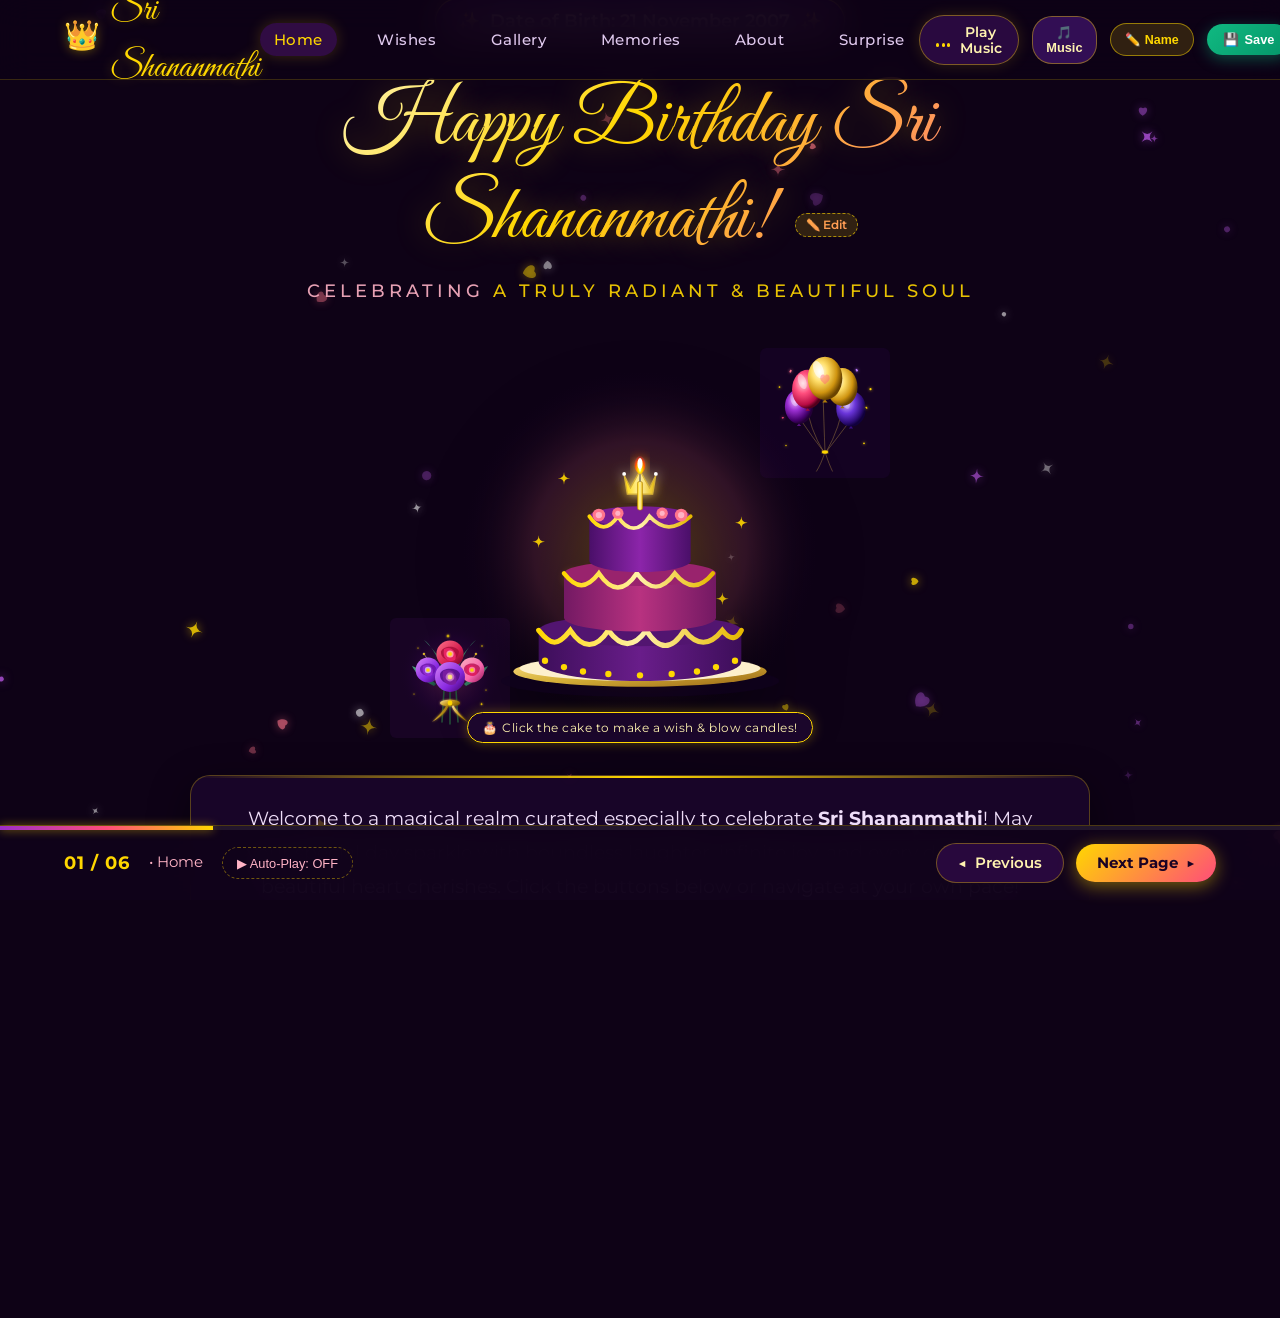
==== commit 9a58081f: "feat: Remove image names on Page 3 gallery, adjust Page 4 & 5 images, add dedicated Save and Share b" ====
--- a/index.html
+++ b/index.html
@@ -16,10 +16,16 @@
 
   <!-- Creator / Editor Studio Notification Banner (Only in Editor Mode) -->
   <div class="editor-mode-banner" id="editor-banner">
-    <span>✏️ <strong>Creator Mode Active:</strong> Customize name, photos, letter &amp; music below. Click <strong>"🎁 Save &amp; Share"</strong> to copy the receiver link!</span>
-    <button class="preview-mode-switch-btn" id="preview-mode-switch-btn" title="Toggle between Editor and Receiver Viewer">
-      <span>👀 Preview Receiver View</span>
-    </button>
+    <div class="banner-content">
+      <span>✏️ <strong>Creator Studio Active:</strong> Customize name, photos &amp; letter</span>
+    </div>
+    <div class="banner-btn-group">
+      <button class="banner-btn save-btn" id="banner-save-btn"><span>💾 Save</span></button>
+      <button class="banner-btn share-btn" id="banner-share-btn"><span>🔗 Share Link</span></button>
+      <button class="preview-mode-switch-btn" id="preview-mode-switch-btn" title="Toggle between Editor and Receiver Viewer">
+        <span>👀 Preview</span>
+      </button>
+    </div>
   </div>
 
   <!-- Ambient Glowing Background Gradient -->
@@ -62,8 +68,7 @@
 
       <!-- Change Music Preset / Upload Audio (Editor only) -->
       <button class="music-change-btn" id="music-change-btn" title="Change song or upload your own audio">
-        <span>Change Music</span>
-        <span>🎵</span>
+        <span>🎵 Music</span>
       </button>
 
       <!-- Customize Name Button (Editor only) -->
@@ -71,9 +76,15 @@
         <span>✏️ Name</span>
       </button>
 
-      <!-- Save & Share Link Button (Editor only) -->
-      <button class="save-and-share-btn" id="save-and-share-btn" title="Save customizations and generate recipient share link">
-        <span>🎁 Save &amp; Share</span>
+      <!-- Dedicated Save Button (Editor only) -->
+      <button class="nav-save-btn" id="nav-save-btn" title="Save all your edits and customizations">
+        <span id="save-btn-icon">💾</span>
+        <span id="save-btn-label">Save</span>
+      </button>
+
+      <!-- Dedicated Share Link Button (Editor only) -->
+      <button class="nav-share-btn" id="nav-share-btn" title="Get shareable link for the receiver">
+        <span>🔗 Share Link</span>
       </button>
 
       <!-- Mobile Hamburger Button -->
@@ -257,11 +268,11 @@
       <h2 id="gallery-heading" class="cursive-title">Celebration Photo Gallery</h2>
       <p class="section-subtitle">Moments of splendor, flowers, cakes &amp; <span>golden memories</span></p>
 
-      <!-- Gallery Controls: Upload your own photos in any format (Editor only) -->
+      <!-- Gallery Controls: Upload your own photos (Editor only) -->
       <div class="gallery-controls-bar">
         <div class="gallery-controls-text">
           <span>📸</span>
-          <span>Add your own photos (Supports JPG, PNG, WEBP, GIF, SVG)</span>
+          <span>Add your own celebration photos</span>
         </div>
         <div>
           <input type="file" id="gallery-file-input" accept="image/*" multiple style="display:none;">
@@ -273,56 +284,50 @@
 
       <div class="gallery-grid">
         <!-- Gallery 1: Cake -->
-        <div class="gallery-item" data-title="The Royal Birthday Cake" data-subtitle="Lavish purple, pink and gold layers crowned with glowing candles">
-          <img src="images/cake.svg" alt="Birthday Cake">
+        <div class="gallery-item">
+          <img src="images/cake.svg" alt="Celebration Moment">
           <div class="gallery-overlay">
-            <h4>Royal Birthday Cake</h4>
-            <p>Golden candles &amp; purple floral tiers</p>
+            <span class="gallery-zoom-icon">🔍</span>
           </div>
         </div>
 
         <!-- Gallery 2: Flowers -->
-        <div class="gallery-item" data-title="Opulent Bouquet of Roses" data-subtitle="Velvet roses, golden sprigs and sweet fragrance">
-          <img src="images/flowers.svg" alt="Velvet Rose Bouquet">
+        <div class="gallery-item">
+          <img src="images/flowers.svg" alt="Celebration Moment">
           <div class="gallery-overlay">
-            <h4>Bouquet of Velvet Roses</h4>
-            <p>Blush pink, violet &amp; gold ribbon</p>
+            <span class="gallery-zoom-icon">🔍</span>
           </div>
         </div>
 
         <!-- Gallery 3: Balloons -->
-        <div class="gallery-item" data-title="Celebration Balloon Flight" data-subtitle="Shimmering metallic gold, violet and rose balloons soaring high">
-          <img src="images/balloons.svg" alt="Celebration Balloons">
+        <div class="gallery-item">
+          <img src="images/balloons.svg" alt="Celebration Moment">
           <div class="gallery-overlay">
-            <h4>Joyful Balloon Skies</h4>
-            <p>Floating wishes into the heavens</p>
+            <span class="gallery-zoom-icon">🔍</span>
           </div>
         </div>
 
         <!-- Gallery 4: Sunset -->
-        <div class="gallery-item" data-title="Dreamy Twilight Sunset" data-subtitle="Golden dusk reflections, serenity and starry purple skies">
-          <img src="images/sunset.svg" alt="Dreamy Twilight Sunset">
+        <div class="gallery-item">
+          <img src="images/sunset.svg" alt="Celebration Moment">
           <div class="gallery-overlay">
-            <h4>Dreamy Sunset Glow</h4>
-            <p>Serene twilight over calm waters</p>
+            <span class="gallery-zoom-icon">🔍</span>
           </div>
         </div>
 
         <!-- Gallery 5: Celebration Toast -->
-        <div class="gallery-item" data-title="Midnight Birthday Cheers" data-subtitle="Sparkling glasses, golden confetti showers and festive joy">
-          <img src="images/celebration.svg" alt="Sparkling Celebration Toast">
+        <div class="gallery-item">
+          <img src="images/celebration.svg" alt="Celebration Moment">
           <div class="gallery-overlay">
-            <h4>Sparkling Cheers</h4>
-            <p>Raise a toast to celebration</p>
+            <span class="gallery-zoom-icon">🔍</span>
           </div>
         </div>
 
         <!-- Gallery 6: Royal Avatar -->
-        <div class="gallery-item" data-title="Portrait of Grace" data-subtitle="Crowned with stars and surrounded by a radiant golden halo">
-          <img src="images/profile-avatar.svg" alt="Portrait">
+        <div class="gallery-item">
+          <img src="images/profile-avatar.svg" alt="Celebration Moment">
           <div class="gallery-overlay">
-            <h4>Radiant Tiara &amp; Halo</h4>
-            <p>Elegance and royal birthday charm</p>
+            <span class="gallery-zoom-icon">🔍</span>
           </div>
         </div>
       </div>
--- a/style.css
+++ b/style.css
@@ -2250,6 +2250,97 @@
   text-align: left;
 }
 
+/* Nav Save & Share Buttons */
+.nav-save-btn {
+  background: linear-gradient(135deg, #10b981, #059669);
+  color: #fff;
+  border: none;
+  padding: 0.5rem 1rem;
+  border-radius: 20px;
+  font-size: 0.8rem;
+  font-weight: 800;
+  cursor: pointer;
+  display: inline-flex;
+  align-items: center;
+  gap: 0.35rem;
+  transition: all 0.25s ease;
+  white-space: nowrap;
+  box-shadow: 0 4px 15px rgba(16, 185, 129, 0.4);
+}
+.nav-save-btn:hover {
+  transform: translateY(-2px);
+  box-shadow: 0 6px 20px rgba(16, 185, 129, 0.6);
+  background: linear-gradient(135deg, #34d399, #10b981);
+}
+
+.nav-share-btn {
+  background: linear-gradient(135deg, #ffd700, #ff9500);
+  color: #0e0216;
+  border: none;
+  padding: 0.5rem 1.15rem;
+  border-radius: 20px;
+  font-size: 0.8rem;
+  font-weight: 800;
+  cursor: pointer;
+  display: inline-flex;
+  align-items: center;
+  gap: 0.35rem;
+  transition: all 0.25s ease;
+  white-space: nowrap;
+  box-shadow: 0 4px 15px rgba(255, 215, 0, 0.4);
+}
+.nav-share-btn:hover {
+  transform: translateY(-2px);
+  box-shadow: 0 6px 22px rgba(255, 215, 0, 0.6);
+}
+
+.banner-btn-group {
+  display: flex;
+  align-items: center;
+  gap: 0.6rem;
+  flex-wrap: wrap;
+}
+
+.banner-btn {
+  border: none;
+  padding: 0.3rem 0.85rem;
+  border-radius: 16px;
+  font-size: 0.75rem;
+  font-weight: 700;
+  cursor: pointer;
+  transition: all 0.25s ease;
+  display: inline-flex;
+  align-items: center;
+  gap: 0.25rem;
+}
+.banner-btn.save-btn {
+  background: #10b981;
+  color: #fff;
+}
+.banner-btn.save-btn:hover {
+  background: #059669;
+  transform: scale(1.05);
+}
+.banner-btn.share-btn {
+  background: #ffd700;
+  color: #0e0216;
+}
+.banner-btn.share-btn:hover {
+  background: #ffea70;
+  transform: scale(1.05);
+}
+
+.gallery-zoom-icon {
+  font-size: 2.2rem;
+  color: #ffd700;
+  filter: drop-shadow(0 2px 8px rgba(0, 0, 0, 0.6));
+  transform: scale(0.85);
+  transition: transform 0.3s ease;
+}
+.gallery-item:hover .gallery-zoom-icon {
+  transform: scale(1.2);
+}
+
 /* ===================================================================
    LOCK-DOWN VIEWER MODE (RECEIVER SIDE)
    =================================================================== */
@@ -2257,6 +2348,9 @@
 body.viewer-mode .edit-name-btn,
 body.viewer-mode .hero-name-edit-btn,
 body.viewer-mode .save-and-share-btn,
+body.viewer-mode .nav-save-btn,
+body.viewer-mode .nav-share-btn,
+body.viewer-mode .banner-btn-group,
 body.viewer-mode .gallery-controls-bar,
 body.viewer-mode .upload-photo-btn,
 body.viewer-mode .avatar-edit-badge,
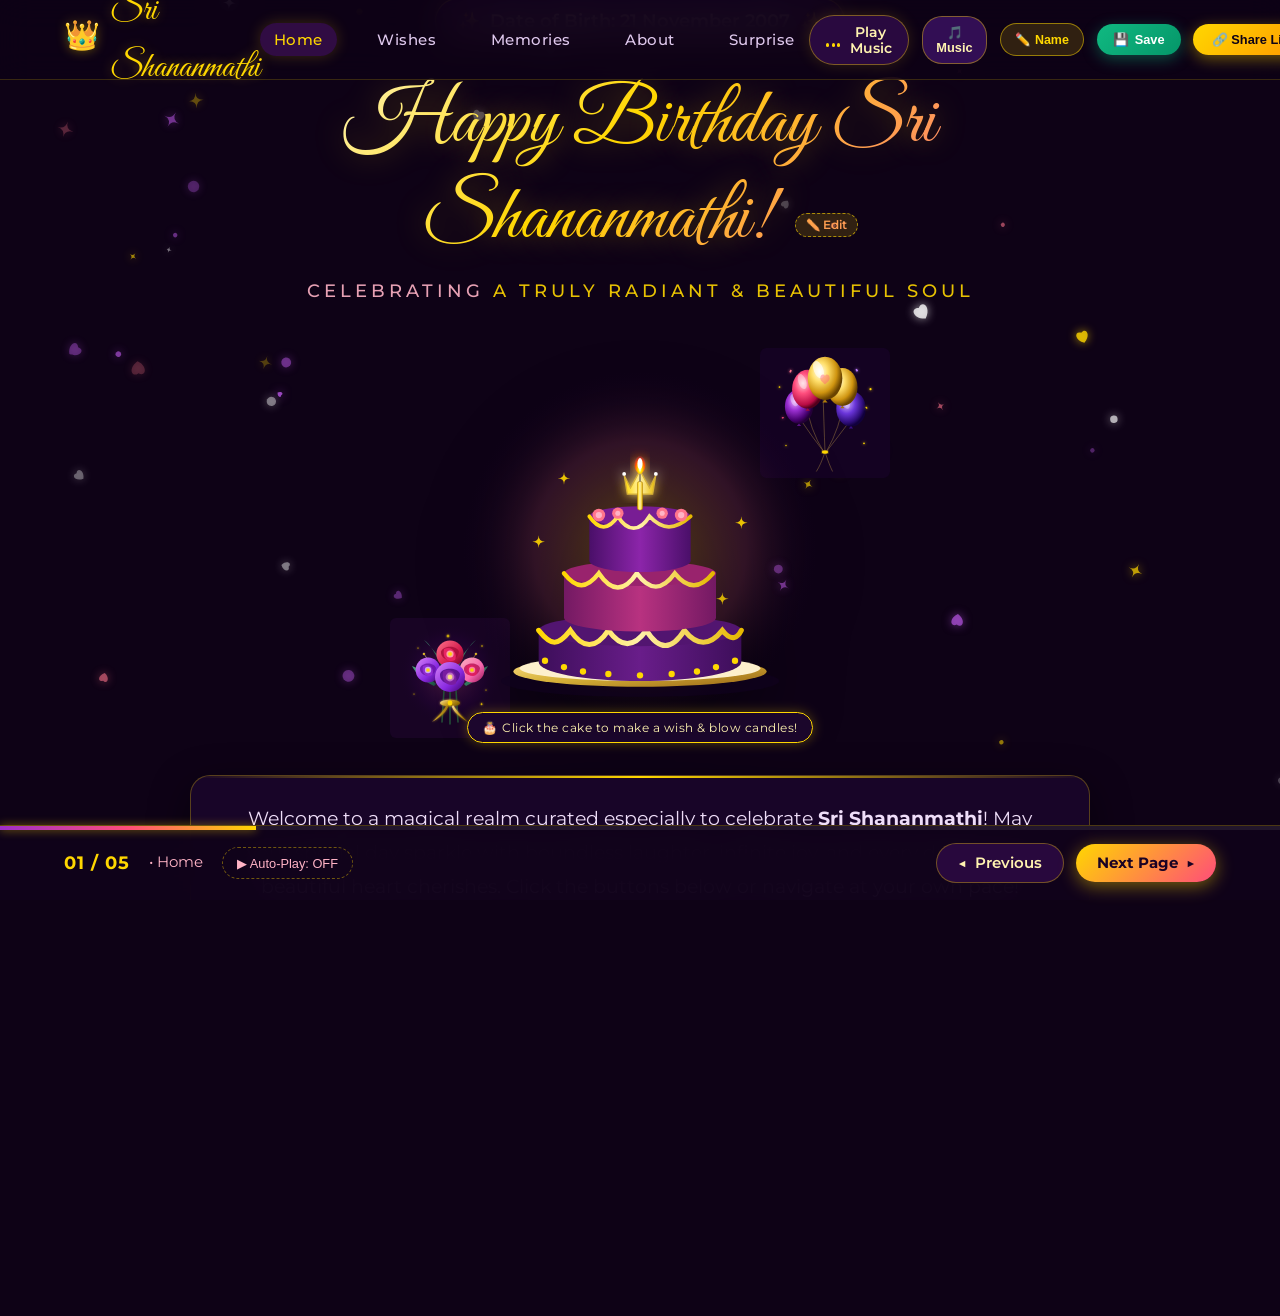
==== commit aa94e1ff: "fix: Audio upload playback & IndexedDB persistence, remove gallery and jump button, fix navigation j" ====
--- a/index.html
+++ b/index.html
@@ -50,7 +50,6 @@
     <ul class="nav-menu" id="nav-menu" role="navigation">
       <li><a href="#home" class="nav-link active">Home</a></li>
       <li><a href="#wishes" class="nav-link">Wishes</a></li>
-      <li><a href="#gallery" class="nav-link">Gallery</a></li>
       <li><a href="#memories" class="nav-link">Memories</a></li>
       <li><a href="#about" class="nav-link">About</a></li>
       <li><a href="#surprise" class="nav-link">Surprise</a></li>
@@ -152,10 +151,6 @@
             <span>Next: Read Wishes</span>
             <span>▶</span>
           </a>
-          <a href="#surprise" class="cta-btn secondary">
-            <span>Jump to Surprise Gift</span>
-            <span>🎁</span>
-          </a>
         </div>
       </div>
     </section>
@@ -254,85 +249,6 @@
       </div>
 
       <div class="cta-btn-group" style="margin-top: 2.5rem;">
-        <a href="#gallery" class="cta-btn gold">
-          <span>Next: View Photo Gallery</span>
-          <span>▶</span>
-        </a>
-      </div>
-    </section>
-
-    <!-- ---------------------------------------------------------------
-         PAGE 3: PHOTO GALLERY (WITH UNIVERSAL PHOTO UPLOADER)
-         --------------------------------------------------------------- -->
-    <section id="gallery" class="page-section" aria-labelledby="gallery-heading">
-      <h2 id="gallery-heading" class="cursive-title">Celebration Photo Gallery</h2>
-      <p class="section-subtitle">Moments of splendor, flowers, cakes &amp; <span>golden memories</span></p>
-
-      <!-- Gallery Controls: Upload your own photos (Editor only) -->
-      <div class="gallery-controls-bar">
-        <div class="gallery-controls-text">
-          <span>📸</span>
-          <span>Add your own celebration photos</span>
-        </div>
-        <div>
-          <input type="file" id="gallery-file-input" accept="image/*" multiple style="display:none;">
-          <button class="upload-photo-btn" id="upload-gallery-photo-btn">
-            <span>➕ Upload Photos</span>
-          </button>
-        </div>
-      </div>
-
-      <div class="gallery-grid">
-        <!-- Gallery 1: Cake -->
-        <div class="gallery-item">
-          <img src="images/cake.svg" alt="Celebration Moment">
-          <div class="gallery-overlay">
-            <span class="gallery-zoom-icon">🔍</span>
-          </div>
-        </div>
-
-        <!-- Gallery 2: Flowers -->
-        <div class="gallery-item">
-          <img src="images/flowers.svg" alt="Celebration Moment">
-          <div class="gallery-overlay">
-            <span class="gallery-zoom-icon">🔍</span>
-          </div>
-        </div>
-
-        <!-- Gallery 3: Balloons -->
-        <div class="gallery-item">
-          <img src="images/balloons.svg" alt="Celebration Moment">
-          <div class="gallery-overlay">
-            <span class="gallery-zoom-icon">🔍</span>
-          </div>
-        </div>
-
-        <!-- Gallery 4: Sunset -->
-        <div class="gallery-item">
-          <img src="images/sunset.svg" alt="Celebration Moment">
-          <div class="gallery-overlay">
-            <span class="gallery-zoom-icon">🔍</span>
-          </div>
-        </div>
-
-        <!-- Gallery 5: Celebration Toast -->
-        <div class="gallery-item">
-          <img src="images/celebration.svg" alt="Celebration Moment">
-          <div class="gallery-overlay">
-            <span class="gallery-zoom-icon">🔍</span>
-          </div>
-        </div>
-
-        <!-- Gallery 6: Royal Avatar -->
-        <div class="gallery-item">
-          <img src="images/profile-avatar.svg" alt="Celebration Moment">
-          <div class="gallery-overlay">
-            <span class="gallery-zoom-icon">🔍</span>
-          </div>
-        </div>
-      </div>
-
-      <div class="cta-btn-group" style="margin-top: 2.5rem;">
         <a href="#memories" class="cta-btn gold">
           <span>Next: View Polaroid Memories</span>
           <span>▶</span>
@@ -624,7 +540,7 @@
 
     <!-- Slide Information Indicators -->
     <div class="ctrl-info">
-      <span class="slide-counter" id="slide-counter">01 / 06</span>
+      <span class="slide-counter" id="slide-counter">01 / 05</span>
       <span class="slide-title-label" id="slide-title-label">• Home</span>
       <button class="autoplay-toggle-btn" id="autoplay-toggle-btn" title="Toggle automatic slideshow">
         ▶ Auto-Play: OFF
@@ -731,10 +647,24 @@
 
       <!-- Custom Audio File Uploader -->
       <input type="file" id="custom-audio-file-input" accept="audio/*" style="display:none;">
+      <audio id="main-custom-audio" preload="auto" loop style="display:none;"></audio>
+      
       <div class="music-uploader-zone" id="audio-upload-dropzone">
         <div class="upload-icon">🎧 ➕</div>
         <span class="title">Upload Your Own Song</span>
-        <span class="desc">Supports MP3, WAV, M4A, OGG, AAC &amp; all audio formats</span>
+        <span class="desc">Click or drag &amp; drop any MP3, WAV, M4A song</span>
+      </div>
+
+      <!-- Custom Song Status & Controller Box -->
+      <div class="custom-song-status-box" id="custom-song-status-box" style="display:none;">
+        <div class="custom-song-info">
+          <span class="status-indicator">●</span>
+          <span class="song-title-text" id="custom-song-title-text">My Song.mp3</span>
+        </div>
+        <div class="custom-song-controls">
+          <button type="button" class="custom-song-btn play" id="custom-song-play-test-btn">▶ Play Song</button>
+          <button type="button" class="custom-song-btn remove" id="custom-song-remove-btn" title="Remove custom song">✕ Reset</button>
+        </div>
       </div>
 
       <!-- Built-in Melody Presets -->
--- a/style.css
+++ b/style.css
@@ -1724,6 +1724,73 @@
 .music-uploader-zone span.desc {
   font-size: 0.78rem;
   color: var(--pink-light);
+}
+
+.custom-song-status-box {
+  background: rgba(16, 185, 129, 0.15);
+  border: 1px solid rgba(16, 185, 129, 0.5);
+  border-radius: 14px;
+  padding: 0.8rem 1.1rem;
+  margin-bottom: 1.2rem;
+  display: flex;
+  align-items: center;
+  justify-content: space-between;
+  gap: 0.8rem;
+  flex-wrap: wrap;
+}
+
+.custom-song-info {
+  display: flex;
+  align-items: center;
+  gap: 0.5rem;
+  color: #a7f3d0;
+  font-size: 0.85rem;
+  font-weight: 600;
+  overflow: hidden;
+  text-overflow: ellipsis;
+  white-space: nowrap;
+  max-width: 60%;
+}
+
+.custom-song-info .status-indicator {
+  color: #10b981;
+  font-size: 1.1rem;
+  animation: pulse 1.5s infinite;
+}
+
+.custom-song-controls {
+  display: flex;
+  align-items: center;
+  gap: 0.5rem;
+}
+
+.custom-song-btn {
+  border: none;
+  padding: 0.4rem 0.85rem;
+  border-radius: 20px;
+  font-size: 0.78rem;
+  font-weight: 700;
+  cursor: pointer;
+  transition: all 0.2s ease;
+}
+
+.custom-song-btn.play {
+  background: linear-gradient(135deg, #10b981, #059669);
+  color: #fff;
+}
+.custom-song-btn.play:hover {
+  background: #059669;
+  transform: scale(1.05);
+}
+
+.custom-song-btn.remove {
+  background: rgba(255, 255, 255, 0.15);
+  color: #ffd700;
+  border: 1px solid rgba(255, 215, 0, 0.3);
+}
+.custom-song-btn.remove:hover {
+  background: rgba(255, 77, 121, 0.3);
+  color: #ff4d79;
 }
 
 .track-presets-list {
